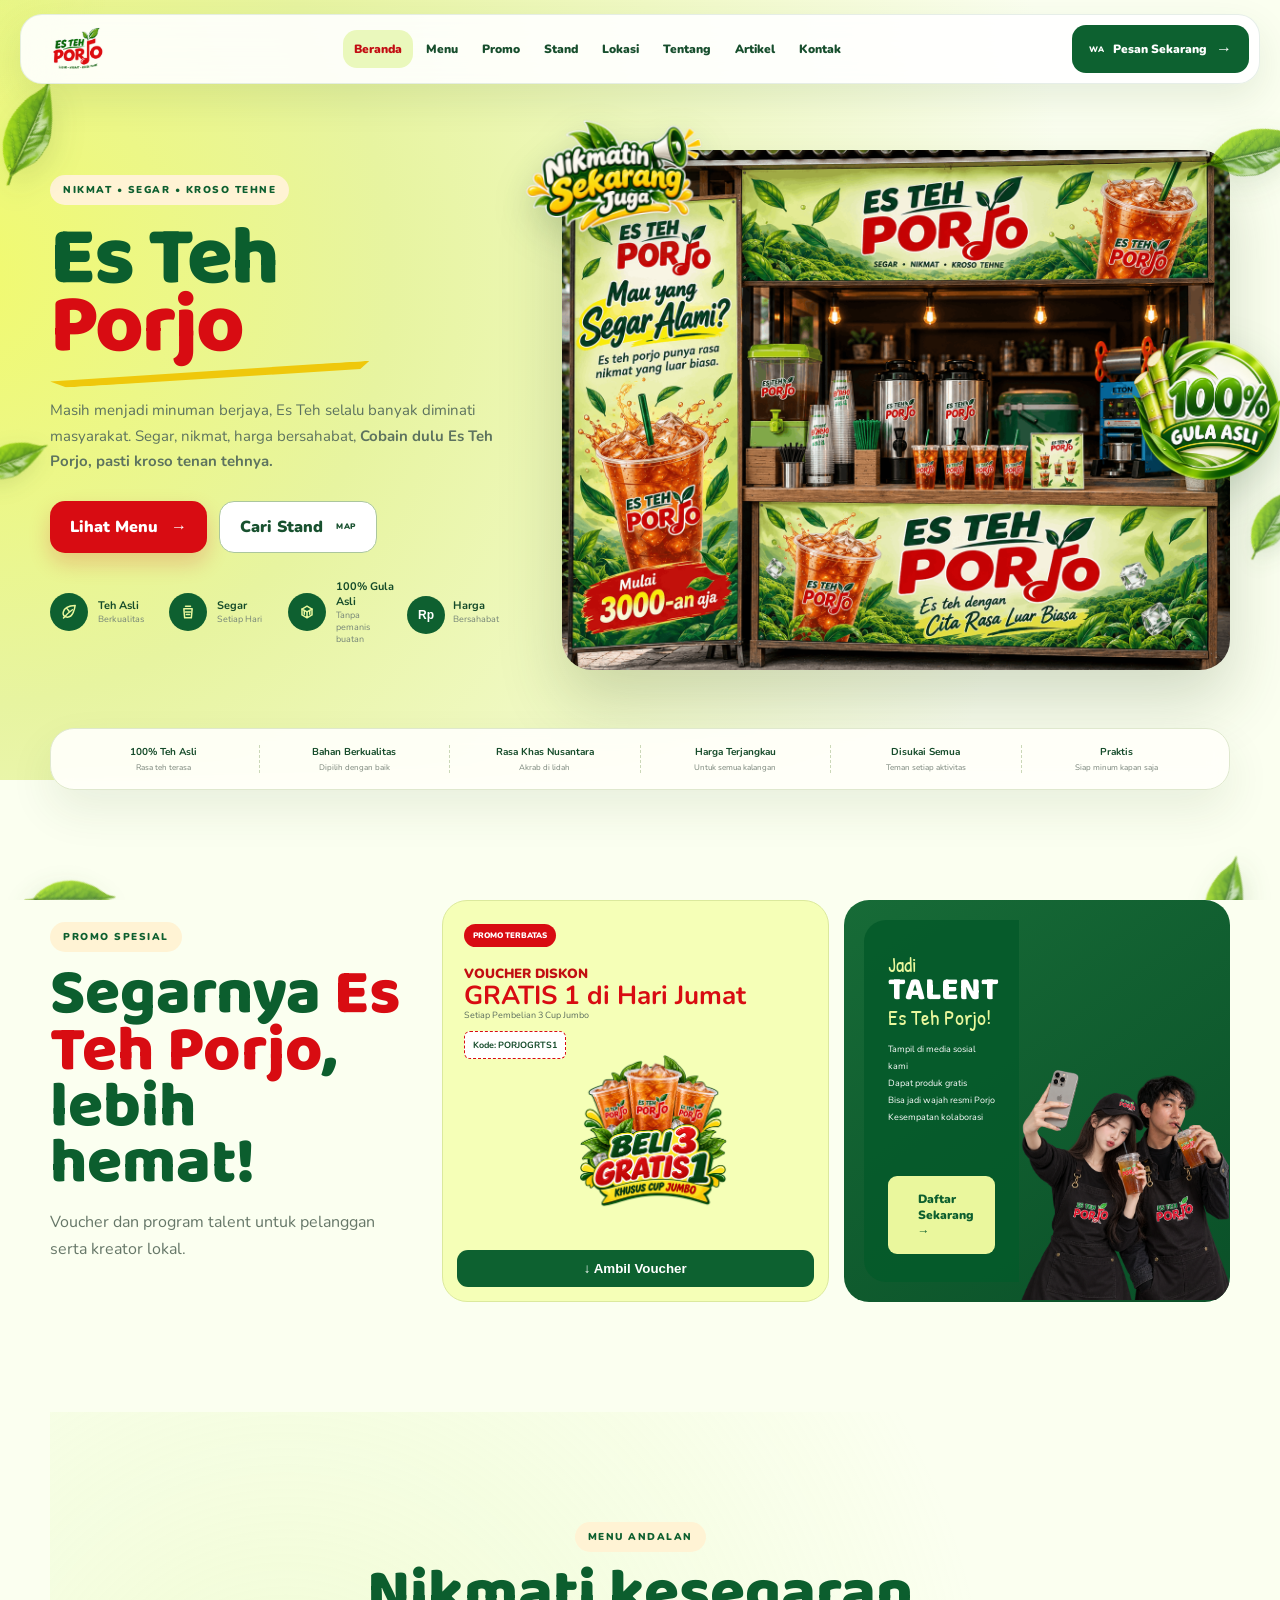
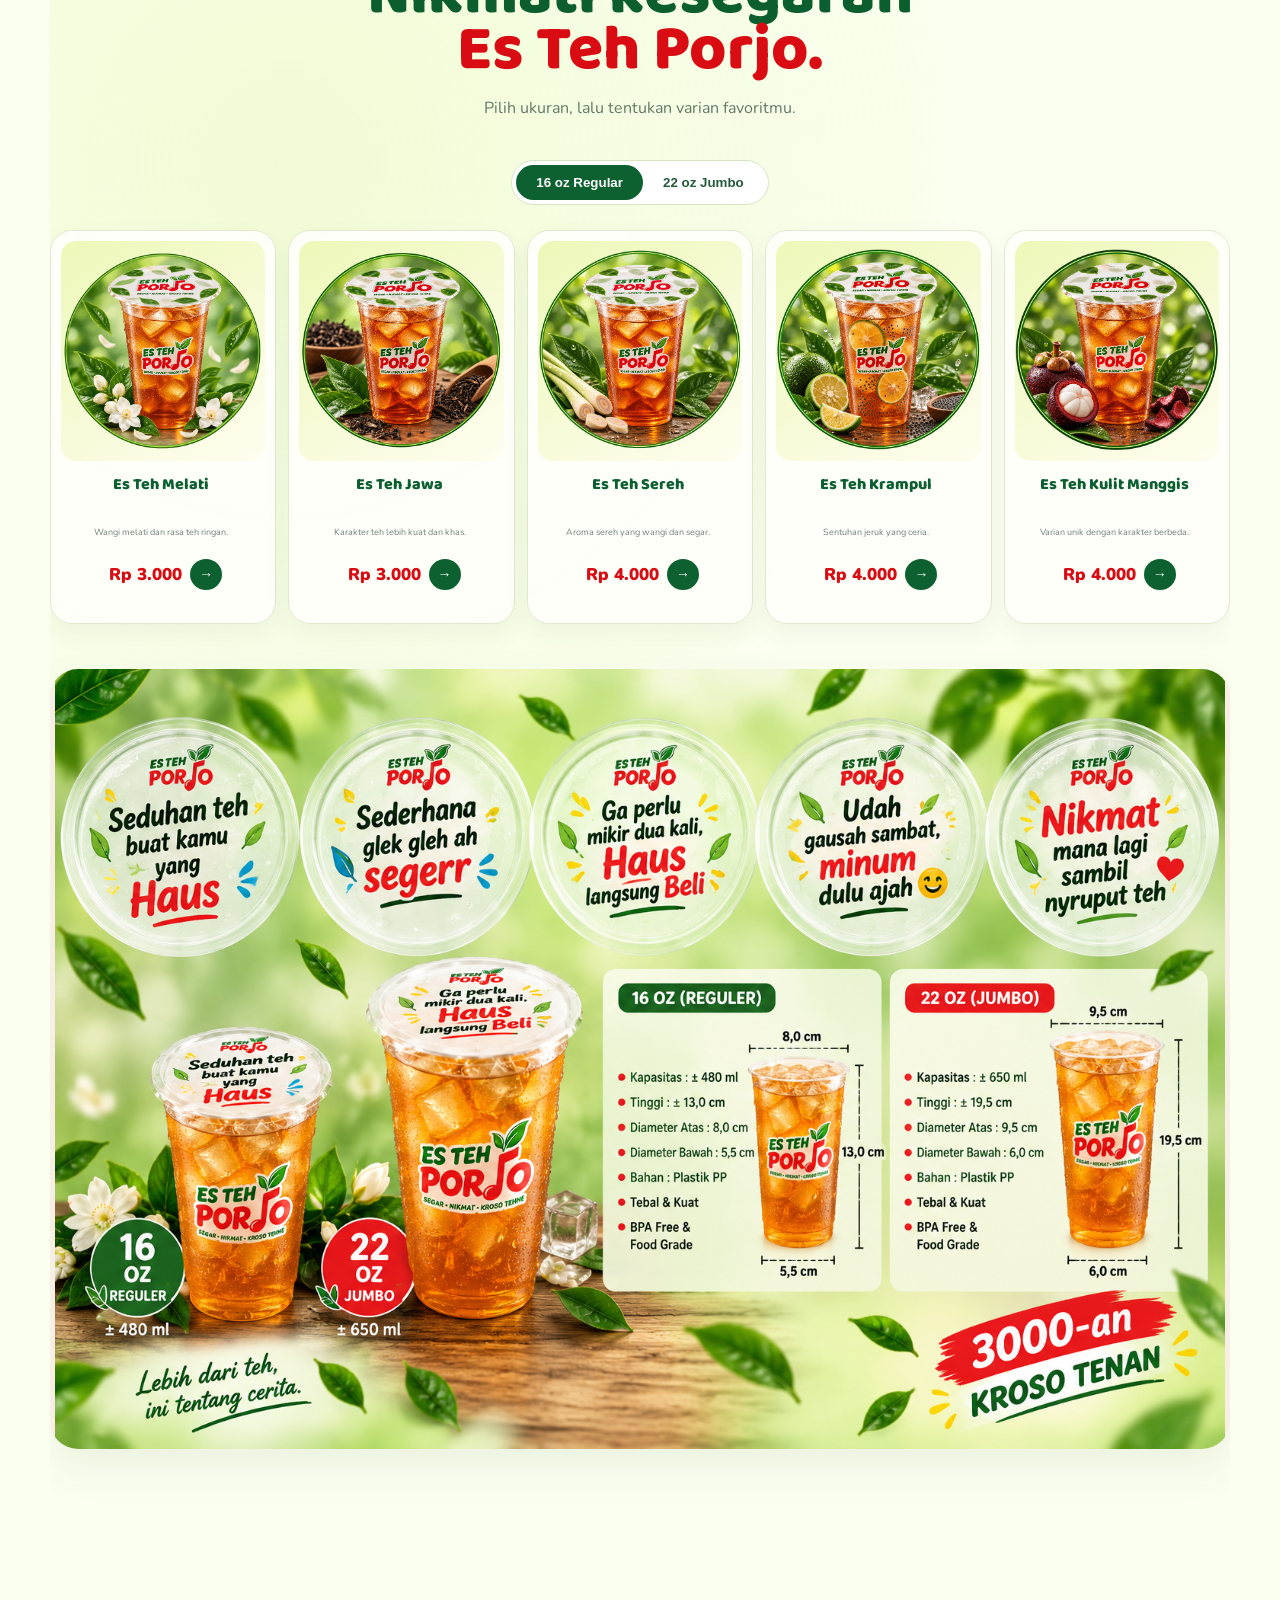
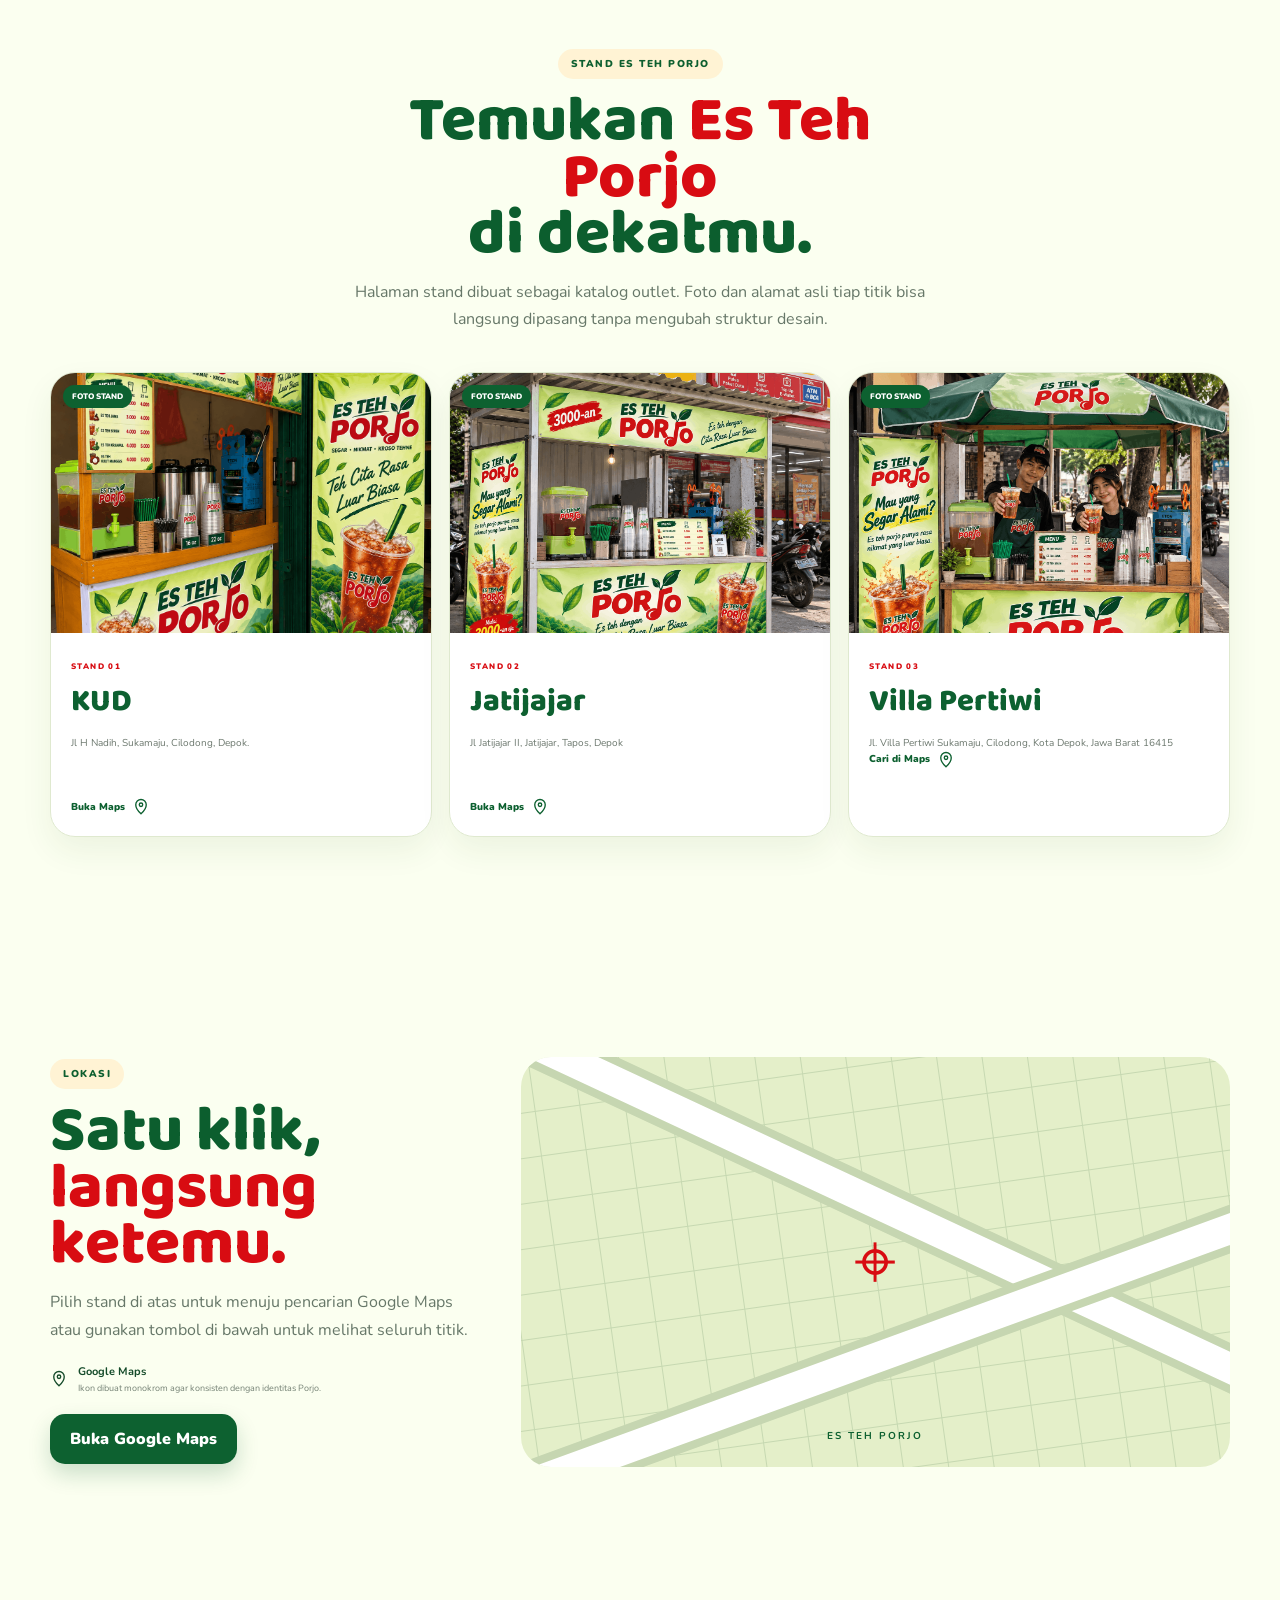
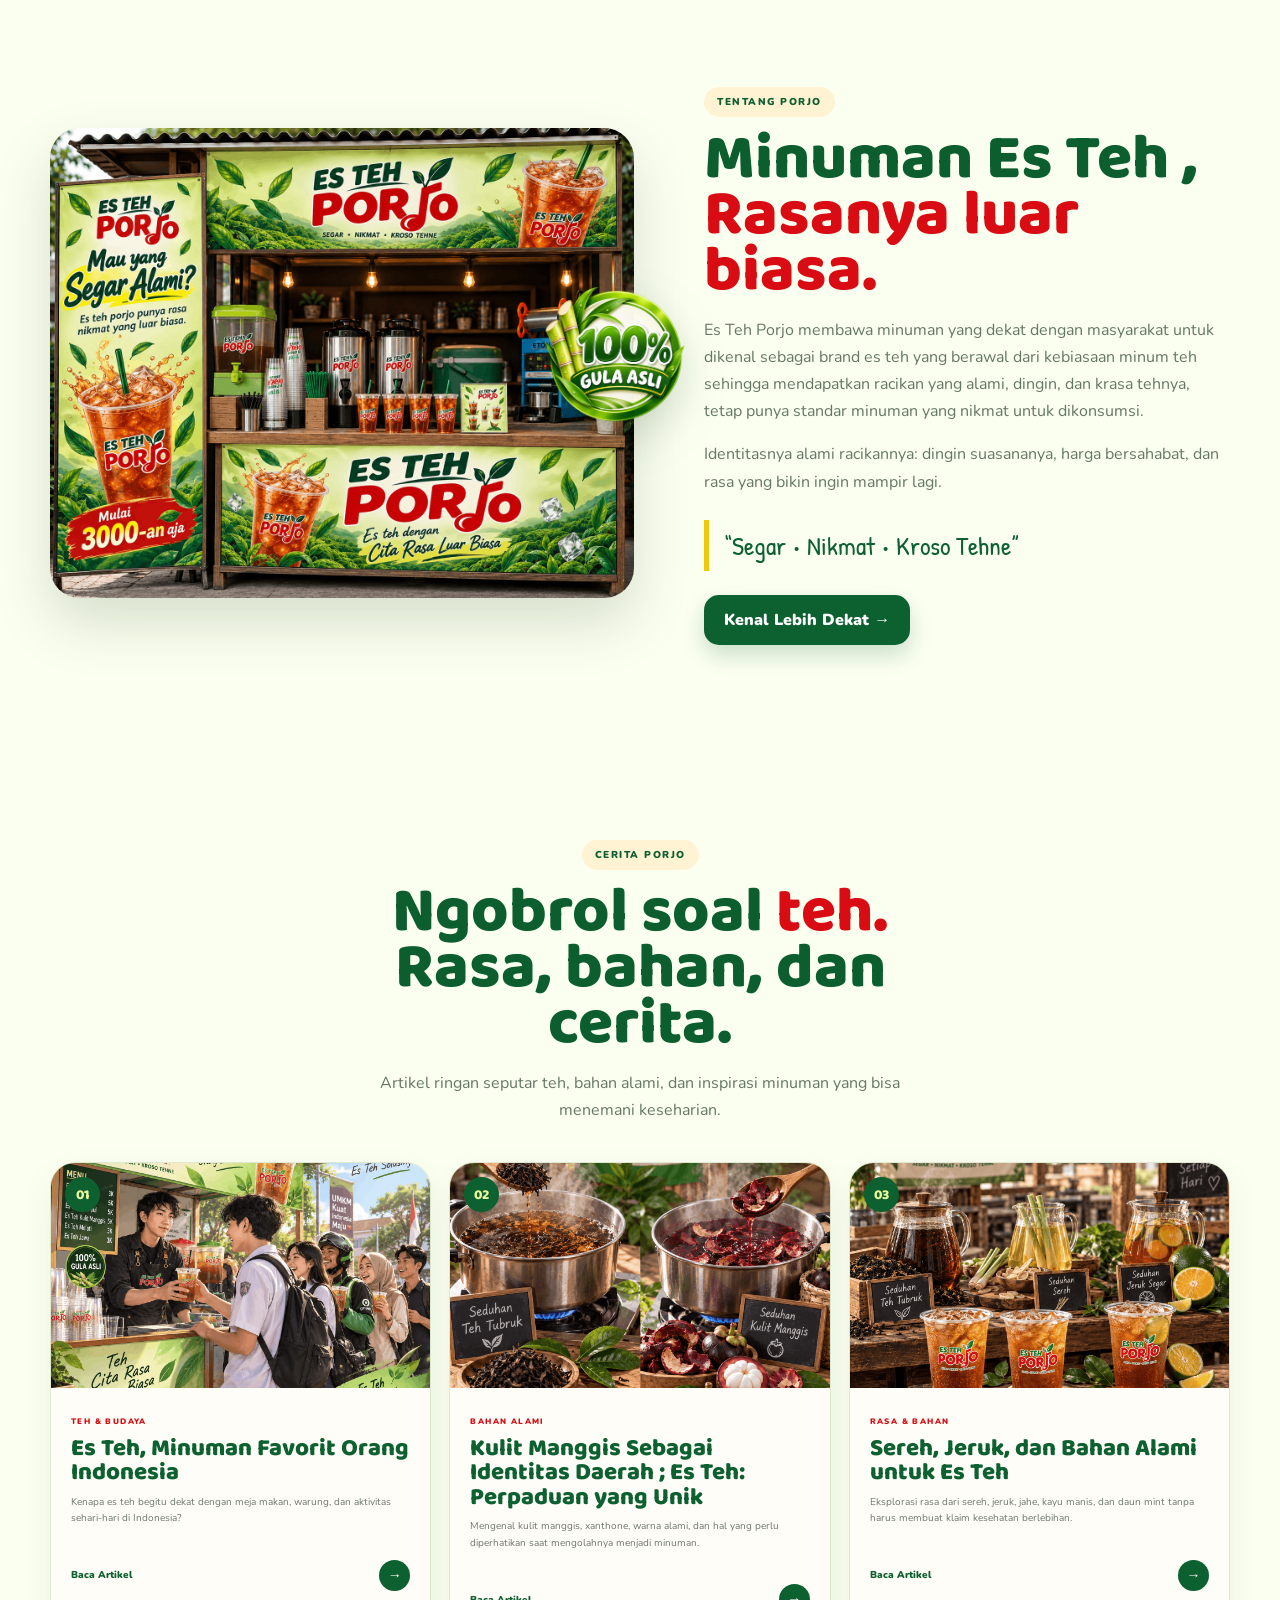
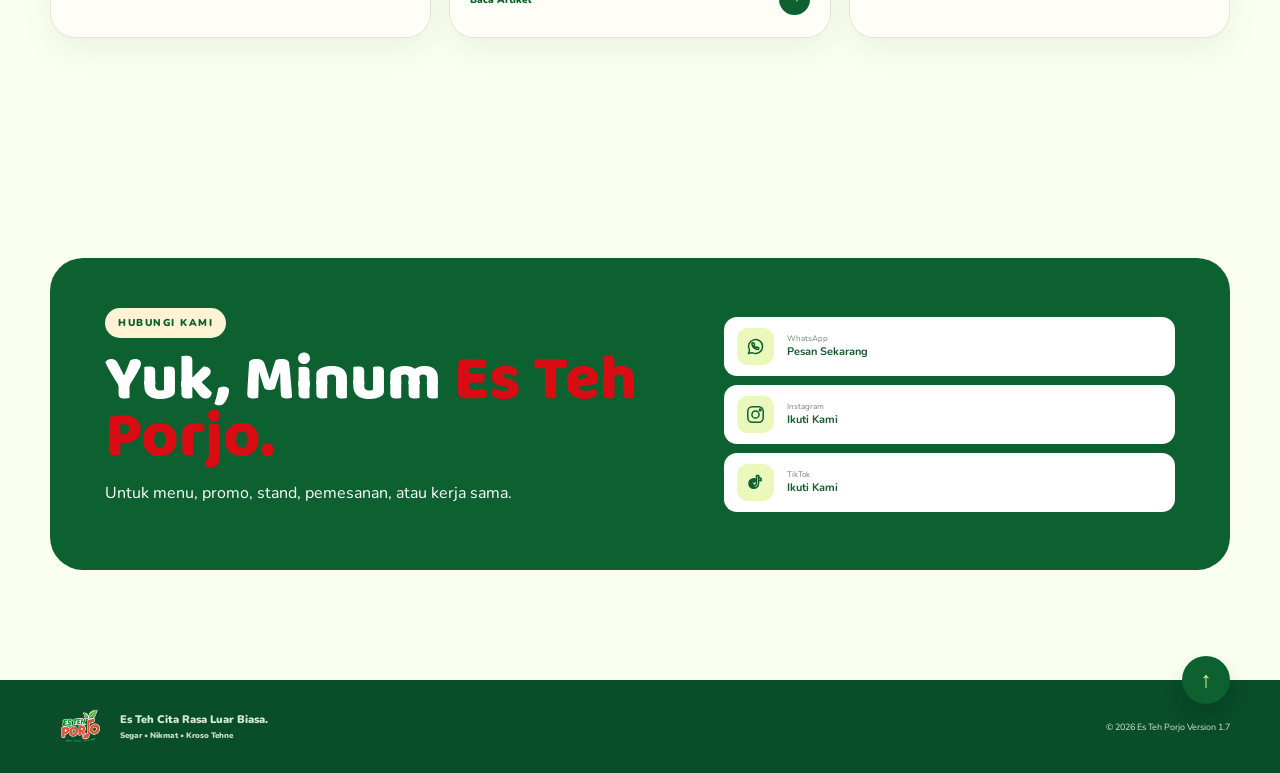
==== index.html @ dcccf8ca "Add files via upload" ====
<!doctype html>
<html lang="id">
  <head>
    <meta charset="UTF-8" />
    <meta name="viewport" content="width=device-width,initial-scale=1" />
    <meta name="theme-color" content="#e8f79d" />
    <meta
      name="description"
      content="Es Teh Porjo — Es Teh Cita Rasa Luar Biasa. Segar, Nikmat, Kroso Tehne."
    />
    <title>Es Teh Porjo — Es Teh Cita Rasa Luar Biasa</title>

<!-- FAVICON -->
<link rel="icon" type="image/png" sizes="48x48" href="/assets/favicon.png">
<link rel="apple-touch-icon" href="/assets/favicon.png">
    <link rel="preconnect" href="https://fonts.googleapis.com" />
    <link rel="preconnect" href="https://fonts.gstatic.com" crossorigin />
    <link
      href="https://fonts.googleapis.com/css2?family=Baloo+2:wght@500;600;700;800&family=Nunito:wght@500;600;700;800;900&family=Patrick+Hand&display=swap"
      rel="stylesheet"
    />
    <link rel="stylesheet" href="style.css" />
  </head>
  <body>
    <div class="wipe"></div>
    <div class="cursor-glow"></div>

    <header class="header" id="header">
      <a class="brand" href="#beranda"
        ><img src="assets/logo.png" alt="Es Teh Porjo"
      /></a>
      <button class="hamburger" aria-label="Menu" aria-expanded="false">
        <span></span><span></span><span></span>
      </button>
      <nav id="nav">
        <a href="#beranda" class="active">Beranda</a>
        <a href="#menu">Menu</a>
        <a href="#promo">Promo</a>
        <a href="#stand">Stand</a>
        <a href="#lokasi">Lokasi</a>
        <a href="#tentang">Tentang</a>
        <a href="#artikel">Artikel</a>
        <a href="#kontak">Kontak</a>
      </nav>
      <a class="order" href="#kontak"
        ><span class="svg-icon">WA</span> Pesan Sekarang <b>→</b></a
      >
    </header>

    <div class="tea-leaf-decor" aria-hidden="true">
      <img class="tea-leaf leaf-top-left" src="assets/tea-leaf.png" alt="" />
      <img class="tea-leaf leaf-top-right" src="assets/tea-leaf.png" alt="" />
      <img class="tea-leaf leaf-left" src="assets/tea-leaf.png" alt="" />
      <img class="tea-leaf leaf-right" src="assets/tea-leaf.png" alt="" />
      <img class="tea-leaf leaf-bottom-left" src="assets/tea-leaf.png" alt="" />
      <img
        class="tea-leaf leaf-bottom-right"
        src="assets/tea-leaf.png"
        alt=""
      />
    </div>

    <main>
      <section id="beranda" class="hero section">
        <div class="hero-bg"></div>
        <div class="hero-copy reveal-left">
          <span class="eyebrow">NIKMAT • SEGAR • KROSO TEHNE</span>
          <h1>Es Teh<br /><em> Porjo</em></h1>
          <div class="yellow-brush"></div>
          <p>
           Masih menjadi minuman berjaya, Es Teh selalu banyak diminati masyarakat. Segar, nikmat,
            harga bersahabat, <b>Cobain dulu Es Teh Porjo, pasti kroso tenan tehnya.</b>
          </p>
          <div class="hero-actions">
            <a class="btn red" href="#menu">Lihat Menu <b>→</b></a>
            <a class="btn white" href="#stand"
              >Cari Stand <b class="svg-icon">MAP</b></a
            >
          </div>
          <div class="hero-points">
            <div>
              <span class="circle-icon svg-circle tea-icon"
                ><svg viewBox="0 0 24 24" aria-hidden="true">
                  <path
                    d="M19.4 4.2C12.5 4.4 6.4 6.8 5.1 12.1c-.8 3.1 1.1 5.7 4 6 3.4.4 6.6-2.4 8-5.6 1.1-2.4 1.8-5.2 2.3-8.3Z"
                  />
                  <path d="M5.4 19.1c3.2-3.8 6.3-6.7 10.7-9.8" />
                  <path d="M9.4 7.8c1.1 1 2 2.1 2.7 3.3" /></svg></span
              ><span><b>Teh Asli</b><small>Berkualitas</small></span>
            </div>
            <div>
              <span class="circle-icon svg-circle"
                ><svg viewBox="0 0 24 24" aria-hidden="true">
                  <path d="M7 8h10l-1 11H8L7 8Z" />
                  <path d="M9 5h6" />
                  <path d="M9 12h6M10 15h4" /></svg></span
              ><span><b>Segar</b><small>Setiap Hari</small></span>
            </div>
            <div>
              <span class="circle-icon svg-circle sugar-icon"
                ><svg viewBox="0 0 24 24" aria-hidden="true">
                  <path d="M6 8.5 12 5l6 3.5-6 3.4L6 8.5Z" />
                  <path d="M6 8.5v7L12 19v-7.1M18 8.5v7L12 19" />
                  <path d="M8.7 10.1v4.5M15.3 10.1v4.5" /></svg></span
              ><span
                ><b>100% Gula Asli</b><small>Tanpa pemanis buatan</small></span
              >
            </div>
            <div>
              <div class="price-feature">
                <span class="circle-icon svg-circle price-rp">Rp</span>
                <span>
                  <b>Harga</b>
                  <small>Bersahabat</small>
                </span>
              </div>
            </div>
          </div>
        </div>
        <div class="hero-visual reveal-right">
          <div class="hero-frame">
            <img
              class="hero-badge-now"
              src="assets/badge-sekarang-juga.png"
              alt="Nikmati Sekarang Juga!"
            />
            <img
              src="assets/hero-stand.png"
              alt="Stand Es Teh Porjo"
              class="hero-photo"
            />
            <img
              class="hero-badge-sugar"
              src="assets/badge-gula-asli.png"
              alt="100% Gula Asli"
            />
          </div>
        </div>
      </section>

      <section class="trust section-narrow reveal-up">
        <div><b>100% Teh Asli</b><small>Rasa teh terasa</small></div>
        <i></i>
        <div><b>Bahan Berkualitas</b><small>Dipilih dengan baik</small></div>
        <i></i>
        <div><b>Rasa Khas Nusantara</b><small>Akrab di lidah</small></div>
        <i></i>
        <div><b>Harga Terjangkau</b><small>Untuk semua kalangan</small></div>
        <i></i>
        <div><b>Disukai Semua</b><small>Teman setiap aktivitas</small></div>
        <i></i>
        <div><b>Praktis</b><small>Siap minum kapan saja</small></div>
      </section>

      <section id="promo" class="section promo">
        <div class="section-title reveal-left">
          <span class="eyebrow">PROMO SPESIAL</span>
          <h2>Segarnya <em>Es Teh Porjo</em>,<br />lebih hemat!</h2>
          <p>Voucher dan program talent untuk pelanggan serta kreator lokal.</p>
        </div>
        <div class="promo-grid">
          <article class="voucher reveal-up">
            <span class="limited">PROMO TERBATAS</span>

            <div class="voucher-content">
              <small>VOUCHER DISKON</small>
              <strong>GRATIS 1 di Hari Jumat</strong>
              <label>Setiap Pembelian 3 Cup Jumbo</label>
              <b>Kode: PORJOGRTS1</b>
            </div>

            <img
              class="voucher-image"
              src="assets/promo-jumat.png"
              alt="Promo Es Teh Porjo"
            />

            <button id="voucherBtn">↓ Ambil Voucher</button>
          </article>
          <article class="talent reveal-right">
            <div class="talent-copy">
              <span class="script">Jadi</span>

              <h3>
                TALENT<br />
                <i>Es Teh Porjo!</i>
              </h3>

              <ul>
                <li>Tampil di media sosial kami</li>
                <li>Dapat produk gratis</li>
                <li>Bisa jadi wajah resmi Porjo</li>
                <li>Kesempatan kolaborasi</li>
              </ul>

              <a href="#kontak" class="talent-cta"> Daftar Sekarang → </a>
            </div>

            <img
              class="talent-image"
              src="assets/talent.png"
              alt="Talent Es Teh Porjo"
            />
          </article>
        </div>
      </section>

      <section id="menu" class="section menu-section">
        <div class="section-title center reveal-up">
          <span class="eyebrow">MENU ANDALAN</span>
          <h2>Nikmati kesegaran<br /><em>Es Teh Porjo.</em></h2>
          <p>Pilih ukuran, lalu tentukan varian favoritmu.</p>
        </div>
        <div class="size-switch reveal-up">
          <button class="size active" data-size="16">16 oz Regular</button
          ><button class="size" data-size="22">22 oz Jumbo</button>
        </div>
        <div class="menu-grid menu-grid-v8">
          <article
            class="menu-card menu-card-v8 reveal-up"
            data-16="3.000"
            data-22="4.000"
            data-img16="assets/menu-melati-16.png"
            data-img22="assets/menu-melati-22.png"
          >
            <div class="menu-art menu-art-v8">
              <img
                class="menu-product-img"
                src="assets/menu-melati-16.png"
              />
            </div>
            <div class="menu-content-v8">
              <h3>Es Teh Melati</h3>
              <p>Wangi melati dan rasa teh ringan.</p>
              <div class="menu-bottom-v8">
                <b>Rp <span class="price">3.000</span></b
                ><a href="#kontak" aria-label="Pesan Es Teh Melati">→</a>
              </div>
            </div>
          </article>

          <article
            class="menu-card menu-card-v8 reveal-up d1"
            data-16="3.000"
            data-22="4.000"
            data-img16="assets/menu-jawa-16.png"
            data-img22="assets/menu-jawa-22.png"
          >
            <div class="menu-art menu-art-v8">
              <img
                class="menu-product-img"
                src="assets/menu-jawa-16.png"
              />
            </div>
            <div class="menu-content-v8">
              <h3>Es Teh Jawa</h3>
              <p>Karakter teh lebih kuat dan khas.</p>
              <div class="menu-bottom-v8">
                <b>Rp <span class="price">3.000</span></b
                ><a href="#kontak" aria-label="Pesan Es Teh Jawa">→</a>
              </div>
            </div>
          </article>

          <article
            class="menu-card menu-card-v8 reveal-up d2"
            data-16="4.000"
            data-22="5.000"
            data-img16="assets/menu-sereh-16.png"
            data-img22="assets/menu-sereh-22.png"
          >
            <div class="menu-art menu-art-v8">
              <img
                class="menu-product-img"
                src="assets/menu-sereh-16.png"
              />
            </div>
            <div class="menu-content-v8">
              <h3>Es Teh Sereh</h3>
              <p>Aroma sereh yang wangi dan segar.</p>
              <div class="menu-bottom-v8">
                <b>Rp <span class="price">4.000</span></b
                ><a href="#kontak" aria-label="Pesan Es Teh Sereh">→</a>
              </div>
            </div>
          </article>

          <article
            class="menu-card menu-card-v8 reveal-up"
            data-16="4.000"
            data-22="5.000"
            data-img16="assets/menu-krampul-16.png"
            data-img22="assets/menu-krampul-22.png"
          >
            <div class="menu-art menu-art-v8">
              <img
                class="menu-product-img"
                src="assets/menu-krampul-16.png"
              />
            </div>
            <div class="menu-content-v8">
              <h3>Es Teh Krampul</h3>
              <p>Sentuhan jeruk yang ceria.</p>
              <div class="menu-bottom-v8">
                <b>Rp <span class="price">4.000</span></b
                ><a href="#kontak" aria-label="Pesan Es Teh Krampul">→</a>
              </div>
            </div>
          </article>

          <article
            class="menu-card menu-card-v8 reveal-up d1"
            data-16="4.000"
            data-22="5.000"
            data-img16="assets/menu-manggis-16.png"
            data-img22="assets/menu-manggis-22.png"
          >
            <div class="menu-art menu-art-v8">
              <img
                class="menu-product-img"
                src="assets/menu-manggis-16.png"
              />
            </div>
            <div class="menu-content-v8">
              <h3>Es Teh Kulit Manggis</h3>
              <p>Varian unik dengan karakter berbeda.</p>
              <div class="menu-bottom-v8">
                <b>Rp <span class="price">4.000</span></b
                ><a href="#kontak" aria-label="Pesan Es Teh Kulit Manggis">→</a>
              </div>
            </div>
          </article>
        </div>

        <div class="specs reveal-up">
          <img
            src="assets/spesifikasi-reference.png"
            alt="Referensi spesifikasi gelas Es Teh Porjo 16 oz dan 22 oz"
          />
        </div>
      </section>

      <section id="stand" class="section stand-section">
        <div class="section-title center reveal-up">
          <span class="eyebrow">STAND ES TEH PORJO</span>
          <h2>Temukan <em>Es Teh Porjo</em><br />di dekatmu.</h2>
          <p>
            Halaman stand dibuat sebagai katalog outlet. Foto dan alamat asli
            tiap titik bisa langsung dipasang tanpa mengubah struktur desain.
          </p>
        </div>

        <div class="stand-grid">
          <article class="stand-card reveal-left">
            <div class="stand-photo">
              <img
                src="assets/stand-gallery-1.png"
                alt="Foto stand Es Teh Porjo"
              /><span class="photo-label">FOTO STAND</span>
            </div>
            <div class="stand-info">
              <span class="stand-tag">STAND 01</span>
              <h3>KUD</h3>
              <p class="address">Jl H Nadih, Sukamaju, Cilodong, Depok.</p>
              <a class="map-link" href="https://maps.app.goo.gl/UHEy5VtZcipGuxiB8" data-map="KUD Es Teh Porjo"
                >Buka Maps
                <svg viewBox="0 0 24 24">
                  <path d="M12 21s7-6.1 7-12A7 7 0 1 0 5 9c0 5.9 7 12 7 12Z" />
                  <circle cx="12" cy="9" r="2.3" /></svg
              ></a>
            </div>
          </article>

          <article class="stand-card reveal-up">
            <div class="stand-photo">
              <img
                src="assets/stand-gallery-2.png"
                alt="Foto stand Es Teh Porjo"
              /><span class="photo-label">FOTO STAND</span>
            </div>
            <div class="stand-info">
              <span class="stand-tag">STAND 02</span>
              <h3>Jatijajar</h3>
              <p class="address">Jl Jatijajar II, Jatijajar, Tapos, Depok</p>
              <a class="map-link" href="#" data-map="Es Teh Porjo Jatijajar"
                >Buka Maps
                <svg viewBox="0 0 24 24">
                  <path d="M12 21s7-6.1 7-12A7 7 0 1 0 5 9c0 5.9 7 12 7 12Z" />
                  <circle cx="12" cy="9" r="2.3" /></svg
              ></a>
            </div>
          </article>

          <article class="stand-card reveal-right">
            <div class="stand-photo placeholder-photo">
              <img
                src="assets/stand-gallery-3.png"
                alt="Foto stand Es Teh Porjo"
              /><span class="photo-label">FOTO STAND</span>
            </div>
            <div class="stand-info">
              <span class="stand-tag">STAND 03</span>
              <h3>Villa Pertiwi</h3>
              <p class="address">
                Jl. Villa Pertiwi Sukamaju, Cilodong, Kota Depok, Jawa Barat 16415
              <a class="map-link" href="#" data-map="Es Teh Porjo Villa Pertiwi"
                >Cari di Maps
                <svg viewBox="0 0 24 24">
                  <path d="M12 21s7-6.1 7-12A7 7 0 1 0 5 9c0 5.9 7 12 7 12Z" />
                  <circle cx="12" cy="9" r="2.3" /></svg
              ></a>
            </div>
          </article>
        </div>
      </section>

      <section id="lokasi" class="section location">
        <div class="location-copy reveal-left">
          <span class="eyebrow">LOKASI</span>
          <h2>Satu klik,<br /><em>langsung ketemu.</em></h2>
          <p>
            Pilih stand di atas untuk menuju pencarian Google Maps atau gunakan
            tombol di bawah untuk melihat seluruh titik.
          </p>
          <div class="location-note">
            <svg viewBox="0 0 24 24">
              <path d="M12 21s7-6.1 7-12A7 7 0 1 0 5 9c0 5.9 7 12 7 12Z" />
              <circle cx="12" cy="9" r="2.3" />
            </svg>
            <div>
              <b>Google Maps</b
              ><small
                >Ikon dibuat monokrom agar konsisten dengan identitas
                Porjo.</small
              >
            </div>
          </div>
          <a class="btn green" href="#" id="allMaps"
            >Buka Google Maps </a
          >
        </div>
        <div class="map-card reveal-right">
          <div class="map-lines"></div>
          <div class="road a"></div>
          <div class="road b"></div>
          <div class="pin">⌖</div>
          <b>ES TEH PORJO</b>
        </div>
      </section>

      <section id="tentang" class="section about">
        <div class="about-photo reveal-left">
          <img src="assets/hero-stand.png" alt="Outlet Es Teh Porjo" /><img
            class="about-badge-sugar"
            src="assets/badge-gula-asli.png"
            alt="100% Gula Asli"
          />
        </div>
        <div class="about-copy reveal-right">
          <span class="eyebrow">TENTANG PORJO</span>
          <h2>Minuman Es Teh ,<br /><em>Rasanya luar biasa.</em></h2>
          <p>
            Es Teh Porjo membawa minuman yang dekat dengan masyarakat untuk dikenal sebagai brand es teh
            yang berawal dari kebiasaan minum teh sehingga mendapatkan racikan yang alami, dingin, dan krasa tehnya, tetap punya standar minuman yang nikmat untuk dikonsumsi.
          </p>
          <p>
            Identitasnya alami racikannya: dingin suasananya, harga bersahabat, dan rasa yang
            bikin ingin mampir lagi.
          </p>
          <blockquote>“Segar • Nikmat • Kroso Tehne”</blockquote>
          <a class="btn green" href="#kontak">Kenal Lebih Dekat →</a>
        </div>
      </section>

      <section id="artikel" class="section article-section">
        <div class="section-title center reveal-up">
          <span class="eyebrow">CERITA PORJO</span>
          <h2>Ngobrol soal <em>teh.</em><br />Rasa, bahan, dan cerita.</h2>
          <p>
            Artikel ringan seputar teh, bahan alami, dan inspirasi minuman yang
            bisa menemani keseharian.
          </p>
        </div>

        <div class="article-grid">
          <article class="article-card reveal-up">
            <a
              href="artikel-es-teh.html"
              class="article-cover tea-cover"
              aria-label="Baca artikel Es Teh, Minuman Favorit Orang Indonesia"
            >
              <img src="assets/artikel-budaya-minumteh.png" alt="Helai daun teh segar" />
              <span>01</span>
            </a>
            <div class="article-body">
              <small>TEH &amp; BUDAYA</small>
              <h3>Es Teh, Minuman Favorit Orang Indonesia</h3>
              <p>
                Kenapa es teh begitu dekat dengan meja makan, warung, dan
                aktivitas sehari-hari di Indonesia?
              </p>
              <a class="read-more" href="artikel-es-teh.html"
                >Baca Artikel <b>→</b></a
              >
            </div>
          </article>

          <article class="article-card reveal-up d1">
            <a
              href="artikel-kulit-manggis.html"
              class="article-cover manggis-cover"
              aria-label="Baca artikel Kulit Manggis dan Es Teh"
            >
              <img
                src="assets/artikel-daerah-tehmanggis.png"
                alt="Helai daun teh dan bahan alami untuk minuman"
              />
              <span>02</span>
            </a>
            <div class="article-body">
              <small>BAHAN ALAMI</small>
              <h3>Kulit Manggis Sebagai Identitas Daerah ; Es Teh: Perpaduan yang Unik</h3>
              <p>
                Mengenal kulit manggis, xanthone, warna alami, dan hal yang
                perlu diperhatikan saat mengolahnya menjadi minuman.
              </p>
              <a class="read-more" href="artikel-kulit-manggis.html"
                >Baca Artikel <b>→</b></a
              >
            </div>
          </article>

          <article class="article-card reveal-up d2">
            <a
              href="artikel-sereh-jeruk.html"
              class="article-cover citrus-cover"
              aria-label="Baca artikel Sereh, Jeruk, dan Bahan Alami untuk Es Teh"
            >
              <img
                src="assets/artikel-sereh-jeruk.png"
                alt="Es Teh Porjo dengan bahan alami"
              />
              <span>03</span>
            </a>
            <div class="article-body">
              <small>RASA &amp; BAHAN</small>
              <h3>Sereh, Jeruk, dan Bahan Alami untuk Es Teh</h3>
              <p>
                Eksplorasi rasa dari sereh, jeruk, jahe, kayu manis, dan daun
                mint tanpa harus membuat klaim kesehatan berlebihan.
              </p>
              <a class="read-more" href="artikel-sereh-jeruk.html"
                >Baca Artikel <b>→</b></a
              >
            </div>
          </article>
        </div>
      </section>

      <section id="kontak" class="section contact">
        <div class="contact-box reveal-up">
          <div>
            <span class="eyebrow">HUBUNGI KAMI</span>
            <h2>Yuk, Minum <em>Es Teh Porjo.</em></h2>
            <p>Untuk menu, promo, stand, pemesanan, atau kerja sama.</p>
          </div>
          <div class="contact-links">
            <a id="wa" href="https://wa.me/6288296606854"
              ><span class="app-icon"
                ><svg viewBox="0 0 24 24">
                  <path
                    d="M20 11.5A8 8 0 0 1 8.1 19L4 20l1.2-3.8A8 8 0 1 1 20 11.5Z"
                  />
                  <path
                    d="M8.4 8.2c.2-.5.4-.5.8-.5h.5c.2 0 .4.1.5.4l.7 1.6c.1.2.1.4-.1.6l-.5.6c.5 1 1.3 1.8 2.3 2.3l.6-.5c.2-.2.4-.2.6-.1l1.6.7c.3.1.4.3.4.5v.5c0 .4 0 .6-.5.8-.4.2-1.1.3-1.8.1-2.4-.7-4.8-3.1-5.5-5.5-.2-.7-.1-1.4.1-1.8Z"
                  /></svg
              ></span>
              <div><small>WhatsApp</small><b>Pesan Sekarang</b></div>
              <span class="external-arrow" aria-hidden="true">
</span>
        
            <a id="ig" href="https://instagram.com/estehporjo"
              ><span class="app-icon"
                ><svg viewBox="0 0 24 24">
                  <rect x="3.2" y="3.2" width="17.6" height="17.6" rx="5" />
                  <circle cx="12" cy="12" r="4.1" />
                  <circle cx="17.4" cy="6.8" r="1" /></svg
              ></span>
              <div><small>Instagram</small><b>Ikuti Kami</b></div>
              <span class="external-arrow" aria-hidden="true">
</span>
            
            <a id="tt" href="https://tiktok.com/@esteh.porjo"
              ><span class="app-icon"
                ><svg viewBox="0 0 24 24">
                  <path
                    d="M15.5 4v9.1a4.7 4.7 0 1 1-3.8-4.6v2.7a2.1 2.1 0 1 0 1.4 2V4h2.4c.2 1.7 1.2 3 2.9 3.5v2.5c-1.1-.1-2.1-.5-2.9-1.1V13.1a5.5 5.5 0 1 1-5.5-5.5c.4 0 .8 0 1.2.1V10a3 3 0 1 0 1.9 2.8V4h2.4Z"
                  /></svg
              ></span>
              <div><small>TikTok</small><b>Ikuti Kami</b></div>
               <span class="external-arrow" aria-hidden="true"></span>
</a>
            
          </div>
        </div>
      </section>
    </main>

    <footer>
      <div class="footer-brand">
        <img src="assets/logo.png" alt="" />
        <p>
          Es Teh Cita Rasa Luar Biasa.<br /><small
            >Segar • Nikmat • Kroso Tehne</small
          >
        </p>
      </div>
      <small>© <span id="year"></span> Es Teh Porjo Version 1.7</small
      ><button id="top">↑</button>
    </footer>
    <div id="toast" class="toast"></div>
    <script src="script.js"></script>
  </body>
</html>
---- style.css ----
* {
  box-sizing: border-box;
}
html {
  scroll-behavior: smooth;
}
body {
  margin: 0;
  background: #fbfff0;
  color: #154b2a;
  font-family: Nunito, Arial, sans-serif;
  overflow-x: hidden;
}
.wipe {
  position: fixed;
  inset: 0;
  background: #eaf79d;
  z-index: 9999;
  transform: scaleX(0);
  transform-origin: right;
  pointer-events: none;
}
.wipe.play {
  animation: wipe 0.7s cubic-bezier(0.8, 0, 0.2, 1);
}
@keyframes wipe {
  0% {
    transform: scaleX(0);
    transform-origin: right;
  }
  45% {
    transform: scaleX(1);
    transform-origin: right;
  }
  55% {
    transform: scaleX(1);
    transform-origin: left;
  }
  100% {
    transform: scaleX(0);
    transform-origin: left;
  }
}
.cursor-glow {
  position: fixed;
  width: 220px;
  height: 220px;
  border-radius: 50%;
  background: radial-gradient(
    circle,
    rgba(224, 245, 105, 0.22),
    transparent 68%
  );
  pointer-events: none;
  transform: translate(-50%, -50%);
  z-index: 0;
}
.header {
  position: fixed;
  z-index: 100;
  top: 14px;
  left: 50%;
  transform: translateX(-50%);
  width: min(1240px, calc(100% - 28px));
  height: 70px;
  border-radius: 22px;
  background: rgba(255, 255, 255, 0.91);
  backdrop-filter: blur(18px);
  border: 1px solid rgba(15, 92, 44, 0.1);
  display: flex;
  align-items: center;
  padding: 6px 10px 6px 12px;
  box-shadow: 0 15px 38px rgba(35, 76, 32, 0.1);
  transition: 0.3s;
}
.header.scrolled {
  top: 7px;
  box-shadow: 0 18px 42px rgba(35, 76, 32, 0.16);
}
.brand {
  width: 90px;
  height: 58px;
  display: grid;
  place-items: center;
}
.brand img {
  width: 80px;
  height: 58px;
  object-fit: contain;
  mix-blend-mode: multiply;
}
.header nav {
  display: flex;
  align-items: center;
  justify-content: center;
  gap: 2px;
  flex: 1;
}
.header nav a {
  font-size: 12px;
  font-weight: 900;
  color: #174e2d;
  text-decoration: none;
  padding: 11px 11px;
  border-radius: 14px;
  transition: 0.2s;
}
.header nav a:hover,
.header nav a.active {
  background: #eaf8bc;
  color: #c20d12;
}
.order {
  display: flex;
  align-items: center;
  gap: 9px;
  text-decoration: none;
  background: #0d6130;
  color: #fff;
  padding: 13px 17px;
  border-radius: 14px;
  font-size: 12px;
  font-weight: 900;
}
.order b {
  font-size: 16px;
}
.svg-icon {
  font-size: 8px;
  font-weight: 900;
  letter-spacing: 0.5px;
}
.hamburger {
  display: none;
}
.section {
  width: min(1180px, calc(100% - 32px));
  margin: auto;
  padding: 110px 0;
  position: relative;
}
.section-narrow {
  width: min(1180px, calc(100% - 32px));
  margin: auto;
}
.hero {
  min-height: 770px;
  padding-top: 150px;
  display: grid;
  grid-template-columns: 0.82fr 1.18fr;
  gap: 48px;
  align-items: center;
}
.hero-bg {
  position: absolute;
  z-index: -2;
  left: -30vw;
  right: -30vw;
  top: 0;
  bottom: 0;
  background: radial-gradient(
    circle at 15% 35%,
    #f1fa6e 0,
    #e7f4a0 25%,
    #fbfff0 64%
  );
}
.eyebrow {
  display: inline-flex;
  background: #fff3d4;
  color: #0d5f2f;
  padding: 8px 13px;
  border-radius: 99px;
  font-size: 10px;
  font-weight: 900;
  letter-spacing: 1.5px;
}
.hero h1 {
  font: 800 clamp(56px, 6.5vw, 88px)/0.82 "Baloo 2";
  letter-spacing: -2px;
  color: #0b5e2e;
  margin: 20px 0 8px;
}
.hero h1 em,
.section-title em,
.about-copy em,
.location-copy em,
.contact h2 em {
  font-style: normal;
  color: #d80c12;
}
.yellow-brush {
  height: 11px;
  width: 320px;
  background: #efc80c;
  clip-path: polygon(0 38%, 100% 0, 97% 72%, 5% 100%);
  transform: rotate(-3deg);
  margin-bottom: 18px;
}
.hero-copy > p {
  max-width: 510px;
  color: #5d735f;
  line-height: 1.7;
  font-size: 15px;
}
.hero-actions {
  display: flex;
  gap: 12px;
  margin: 26px 0;
}
.btn {
  display: inline-flex;
  align-items: center;
  justify-content: center;
  gap: 13px;
  padding: 14px 20px;
  border-radius: 15px;
  text-decoration: none;
  font-weight: 900;
  transition: 0.25s;
}
.btn:hover {
  transform: translateY(-4px);
}
.btn.red {
  background: #d80c12;
  color: #fff;
  box-shadow: 0 10px 22px rgba(216, 12, 18, 0.2);
}
.btn.white {
  background: #fff;
  color: #18512f;
  border: 1px solid #abc69d;
}
.btn.green {
  background: #0d6130;
  color: #fff;
  box-shadow: 0 10px 22px rgba(13, 97, 48, 0.2);
}
.hero-points {
  display: grid;
  grid-template-columns: repeat(4, minmax(0, 1fr));
  gap: 12px;
  max-width: 660px;
}
.hero-points > div {
  display: grid;
  grid-template-columns: 38px 1fr;
  column-gap: 7px;
  align-items: center;
  min-width: 0;
}
.circle-icon {
  grid-row: span 2;
  width: 38px;
  height: 38px;
  border-radius: 50%;
  background: #0e6030;
  color: #eaf79d;
  display: grid;
  place-items: center;
  font-size: 14px;
  font-weight: 900;
  flex: none;
}
.tea-icon svg,
.sugar-icon svg {
  stroke-width: 1.7;
}
.svg-circle svg {
  width: 20px;
  height: 20px;
  fill: none;
  stroke: currentColor;
  stroke-width: 1.8;
  stroke-linecap: round;
  stroke-linejoin: round;
}
.hero-points span > b,
.hero-points span > small {
  display: block;
}
.hero-points b {
  font-size: 11px;
}
.hero-points small {
  font-size: 9px;
  color: #748477;
}
.hero-frame {
  position: relative;
  border-radius: 30px;
}
.hero-photo {
  width: 100%;
  height: 520px;
  object-fit: cover;
  display: block;
  border-radius: 30px;
  box-shadow: 0 32px 65px rgba(49, 73, 25, 0.2);
}
.hero-badge-now {
  position: absolute;
  z-index: 7;
  left: -42px;
  top: -34px;
  width: 185px;
  height: auto;
  object-fit: contain;
  filter: drop-shadow(0 15px 18px rgba(20, 66, 27, 0.18));
  transform: rotate(-2deg);
  transition: transform 0.35s ease;
}
.hero-badge-now:hover {
  transform: rotate(-2deg) translateY(-4px) scale(1.03);
}
.hero-badge-sugar {
  position: absolute;
  z-index: 7;
  right: -54px;
  top: 50%;
  width: 155px;
  height: auto;
  object-fit: contain;
  transform: translateY(-50%);
  filter: drop-shadow(0 16px 22px rgba(20, 66, 27, 0.2));
  transition: transform 0.35s ease;
}
.hero-badge-sugar:hover {
  transform: translateY(-50%) scale(1.03);
}
.tea-leaf-decor {
  position: fixed;
  inset: 0;
  z-index: 2;
  pointer-events: none;
  overflow: hidden;
}
.tea-leaf {
  position: absolute;
  width: clamp(54px, 7vw, 108px);
  height: auto;
  object-fit: contain;
  opacity: 0.78;
  filter: saturate(1.08) drop-shadow(0 10px 14px rgba(37, 84, 25, 0.16));
  will-change: transform;
}
.leaf-top-left {
  left: -18px;
  top: 86px;
  transform: rotate(-28deg);
  animation: leafTopLeft 8s ease-in-out infinite;
}
.leaf-top-right {
  right: -20px;
  top: 105px;
  transform: rotate(25deg);
  animation: leafTopRight 10s ease-in-out infinite;
}
.leaf-left {
  left: -35px;
  top: 46%;
  transform: rotate(18deg) scale(0.72);
  animation: leafSideLeft 9s ease-in-out infinite;
}
.leaf-right {
  right: -35px;
  top: 53%;
  transform: rotate(-22deg) scale(0.72);
  animation: leafSideRight 11s ease-in-out infinite;
}
.leaf-bottom-left {
  left: 2%;
  bottom: -42px;
  transform: rotate(38deg) scale(0.8);
  animation: leafBottomLeft 9.5s ease-in-out infinite;
}
.leaf-bottom-right {
  right: 1%;
  bottom: -45px;
  transform: rotate(-35deg) scale(0.82);
  animation: leafBottomRight 8.7s ease-in-out infinite;
}
@keyframes leafTopLeft {
  0%,
  100% {
    transform: translate(0, 0) rotate(-28deg);
  }
  50% {
    transform: translate(18px, 20px) rotate(-10deg);
  }
}
@keyframes leafTopRight {
  0%,
  100% {
    transform: translate(0, 0) rotate(25deg);
  }
  50% {
    transform: translate(-22px, 25px) rotate(42deg);
  }
}
@keyframes leafSideLeft {
  0%,
  100% {
    transform: translate(0, 0) rotate(18deg) scale(0.72);
  }
  50% {
    transform: translate(18px, -18px) rotate(2deg) scale(0.76);
  }
}
@keyframes leafSideRight {
  0%,
  100% {
    transform: translate(0, 0) rotate(-22deg) scale(0.72);
  }
  50% {
    transform: translate(-20px, 20px) rotate(-40deg) scale(0.76);
  }
}
@keyframes leafBottomLeft {
  0%,
  100% {
    transform: translate(0, 0) rotate(38deg) scale(0.8);
  }
  50% {
    transform: translate(28px, -18px) rotate(20deg) scale(0.84);
  }
}
@keyframes leafBottomRight {
  0%,
  100% {
    transform: translate(0, 0) rotate(-35deg) scale(0.82);
  }
  50% {
    transform: translate(-25px, -22px) rotate(-18deg) scale(0.86);
  }
}
.trust {
  margin-top: -52px;
  position: relative;
  z-index: 8;
  background: rgba(255, 255, 249, 0.94);
  border: 1px solid #dfe8ce;
  border-radius: 24px;
  display: grid;
  grid-template-columns: 1fr auto 1fr auto 1fr auto 1fr auto 1fr auto 1fr;
  padding: 16px 18px;
  box-shadow: 0 20px 45px rgba(45, 78, 33, 0.09);
  backdrop-filter: blur(10px);
}
.trust div {
  text-align: center;
}
.trust b,
.trust small {
  display: block;
}
.trust b {
  font-size: 10px;
}
.trust small {
  font-size: 8px;
  color: #778378;
  margin-top: 3px;
}
.trust i {
  border-left: 1px dashed #cbd8b8;
}
.section-title {
  max-width: 570px;
}
.section-title.center {
  margin: 0 auto 38px;
  text-align: center;
}
.section-title h2,
.about-copy h2,
.location-copy h2,
.contact h2 {
  font: 800 clamp(46px, 5vw, 65px)/0.88 "Baloo 2";
  color: #0c5e2e;
  margin: 15px 0;
}
.section-title p,
.about-copy p,
.location-copy p {
  color: #667768;
  line-height: 1.7;
}
.promo {
  display: grid;
  grid-template-columns: 0.62fr 1.38fr;
  gap: 38px;
  align-items: center;
}
.promo-grid {
  display: grid;
  grid-template-columns: 1fr 1fr;
  gap: 15px;
}
.voucher,
.talent {
  min-height: 320px;
  border-radius: 25px;
  overflow: hidden;
  position: relative;
}
.voucher {
  background: #f5ffb7;
  border: 1px solid #dbe99d;
  padding: 21px;
}
.limited {
  display: inline-block;
  background: #d80c12;
  color: #fff;
  border-radius: 99px;
  padding: 6px 9px;
  font-size: 8px;
  font-weight: 900;
}
.voucher > div {
  display: flex;
  flex-direction: column;
  margin-top: 18px;
  position: relative;
  z-index: 2;
}
.voucher small {
  font-weight: 900;
  color: #c20e12;
}
.voucher strong {
  font-size: 26px;
  color: #d80c12;
  line-height: 1;
}
.voucher em {
  font: 900 43px "Baloo 2";
  color: #d80c12;
  font-style: normal;
  line-height: 1;
}
.voucher label {
  font-size: 9px;
  color: #5b6d5e;
}
.voucher b {
  font-size: 9px;
  background: #fff;
  border: 1px dashed #d80c12;
  padding: 7px 8px;
  border-radius: 6px;
  width: max-content;
  margin-top: 10px;
}
.voucher-cup {
  position: absolute;
  right: -10px;
  top: 82px;
  font-size: 118px;
  filter: drop-shadow(0 10px 9px rgba(70, 50, 20, 0.18));
  animation: cup 4s ease-in-out infinite;
}
@keyframes cup {
  50% {
    transform: translateY(-9px) rotate(3deg);
  }
}
.voucher button {
  position: absolute;
  bottom: 14px;
  left: 14px;
  right: 14px;
  border: 0;
  border-radius: 11px;
  padding: 11px;
  background: #0d6130;
  color: #fff;
  font-weight: 900;
  cursor: pointer;
  z-index: 3;
}
.voucher-image {
  position: absolute;
  right: 100px;
  top: 58%;
  transform: translateY(-50%);

  width: 150px;
  height: 200px;

  object-fit: contain;
}
.talent {
  background: linear-gradient(145deg, #176b37, #0a5028);
  color: #fff;
  padding: 20px;
}
.script {
  font: 21px "Patrick Hand";
  color: #eaf79d;
}
.talent h3 {
  font: 900 32px/0.72 "Baloo 2";
  margin: 0;
}
.talent h3 i {
  font: normal 22px "Patrick Hand";
  color: #eaf79d;
}
.talent ul {
  list-style: none;
  padding: 0;
  font-size: 9px;
  line-height: 1.9;
  max-width: 230px;
}
.talent a {
  display: inline-block;
  background: #eaf79d;
  color: #0d5f2f;
  text-decoration: none;
  border-radius: 9px;
  padding: 15px 30px;
  font-size: 12px;
  font-weight: 900;
  margin-top: 40px;
}
.talent-face {
  position: absolute;
  right: -10px;
  bottom: -10px;
  font-size: 125px;
}
.talent-image {
  position: absolute;
  right: -20px;
  bottom: 2px;
  width: 250px;
  height: 250px;
  object-fit: contain;
  z-index: 1;
  pointer-events: none;
}
.talent {
  position: relative;
  overflow: hidden;
  min-height: 320px;
}

.talent-copy {
  position: relative;
  z-index: 3;

  width: 45%;
  min-height: 100%;

  padding: 30px 24px 28px;

  background: rgba(5, 91, 43, 0.88);
  border-radius: 22px 0 0 22px;

  display: flex;
  flex-direction: column;
  justify-content: center;
}
.size-switch {
  display: flex;
  width: max-content;
  margin: 0 auto 25px;
  background: #fff;
  border: 1px solid #d7e5c1;
  padding: 4px;
  border-radius: 99px;
}
.size {
  border: 0;
  background: none;
  border-radius: 99px;
  padding: 10px 20px;
  font-weight: 900;
  color: #245b3a;
  cursor: pointer;
}
.size.active {
  background: #0d6130;
  color: #fff;
}
.menu-grid {
  display: grid;
  grid-template-columns: repeat(5, 1fr);
  gap: 14px;
}
.menu-card {
  background: #fffdf5;
  border: 1px solid #e0e8cf;
  border-radius: 20px;
  padding: 10px;
  box-shadow: 0 10px 25px rgba(45, 79, 34, 0.06);
  transition: 0.3s;
}
.menu-card:hover {
  transform: translateY(-8px);
  box-shadow: 0 22px 40px rgba(45, 79, 34, 0.13);
}
.menu-art {
  height: 200px;
  border-radius: 16px;
  background: linear-gradient(145deg, #edf8b8, #fffdf0);
  display: grid;
  place-items: center;
  font-size: 105px;
  position: relative;
}
.menu-art:before {
  content: "";
  position: absolute;
  width: 140px;
  height: 140px;
  border-radius: 50%;
  background: #e1f19c;
}
.menu-art:first-letter {
  position: relative;
}
.menu-art > span {
  position: absolute;
  left: 12px;
  top: 10px;
  font-size: 24px;
  z-index: 2;
}
.menu-card h3 {
  font: 800 18px "Baloo 2";
  margin: 11px 5px 1px;
}
.menu-card p {
  font-size: 9px;
  color: #748176;
  margin: 0 5px 11px;
  min-height: 28px;
}
.menu-card > div:last-child {
  display: flex;
  justify-content: space-between;
  align-items: center;
  margin: 0 5px 5px;
}
.menu-card > div:last-child b {
  color: #d80c12;
  font-size: 17px;
}
.menu-card > div:last-child a {
  width: 31px;
  height: 31px;
  border-radius: 50%;
  display: grid;
  place-items: center;
  background: #0d6130;
  color: #fff;
  text-decoration: none;
  font-weight: 900;
}
/* ========================================
   MENU V8 - VISUAL PRODUCT CARDS
======================================== */
.menu-section {
  position: relative;
  overflow: hidden;
  background: radial-gradient(
    circle at 20% 20%,
    rgba(220, 246, 160, 0.34),
    transparent 42%
  );
}
.menu-v8-heading {
  max-width: 900px;
  margin: 0 auto 24px;
  text-align: center;
}
.menu-v8-heading h2 {
  margin: 15px 0 8px;
  font: 900 clamp(42px, 5vw, 68px)/0.98 "Baloo 2";
  color: #0b6532;
  letter-spacing: -1.8px;
}
.menu-v8-heading h2 em {
  color: #d80c12;
  font-style: normal;
}
.menu-v8-heading p {
  margin: 0 auto;
  max-width: 650px;
  color: #65756a;
  font-size: 14px;
  line-height: 1.7;
}
.menu-grid-v8 {
  gap: 12px;
  align-items: stretch;
}
.menu-card-v8 {
  padding: 10px 10px 12px;
  border-radius: 22px;
  background: rgba(255, 255, 250, 0.94);
}
.menu-art-v8 {
  height: 220px;
  border-radius: 15px;
  background: linear-gradient(145deg, #edf8b8, #fffdf0);
  display: flex;
  align-items: center;
  justify-content: center;
  overflow: hidden;
}
.menu-art-v8:before {
  display: none;
}
.menu-art-v8 .menu-product-img {
  display: block;
  width: 100%;
  height: 100%;
  object-fit: contain;
  position: relative;
  z-index: 2;
  transition: transform 0.35s ease;
}
.menu-card-v8:hover .menu-product-img {
  transform: scale(1.035);
}
.menu-content-v8 {
  display: flex;
  flex-direction: column;

  padding: 14px 18px 16px 14px;

  min-height: 145px;
  box-sizing: border-box;
}
.menu-content-v8 h3 {
  margin: 0 0 7px;

  color: #0b5f30;

  font-size: 16px;
  line-height: 1.25;
  font-weight: 900;

  min-height: 40px;

  display: flex;
  align-items: flex-start;
}
.menu-content-v8 p {
  margin: 0;

  min-height: 30px;

  color: #718077;

  font-size: 9px;
  line-height: 1.45;
}
.menu-bottom-v8 {
  display: flex;
  justify-content: space-between;
  align-items: center;
}
.menu-bottom-v8 b {
  color: #d80c12;

  font-size: 16px;
  font-weight: 900;

  white-space: nowrap;
}
.menu-bottom-v8 a {
  transform: translateX(8px);
  width: 32px;
  height: 32px;

  flex: 0 0 32px;

  margin-left: auto;

  display: flex;
  align-items: center;
  justify-content: center;

  border-radius: 50%;

  background: #0d6130;
  color: #fff;

  text-decoration: none;

  font-size: 14px;
  font-weight: 900;

  box-sizing: border-box;
}
.menu-bottom-v8 a:hover {
  transform: translateX(3px);
  background: #087438;
}
.menu-benefits-v8 {
  max-width: 1180px;
  margin: 22px auto 0;
  padding: 16px 20px;
  display: grid;
  grid-template-columns: 1fr auto 1fr auto 1fr auto 1fr auto 1.15fr;
  align-items: center;
  gap: 14px;
  border: 1px solid #dfe9cf;
  border-radius: 22px;
  background: rgba(255, 255, 250, 0.95);
  box-shadow: 0 16px 35px rgba(45, 79, 34, 0.07);
}
.menu-benefits-v8 > div {
  display: flex;
  align-items: center;
  justify-content: center;
  gap: 9px;
}
.menu-benefits-v8 > div > span {
  width: 38px;
  height: 38px;
  border: 1.7px solid #0d6130;
  border-radius: 50%;
  display: grid;
  place-items: center;
  color: #0d6130;
  font-weight: 900;
  font-size: 13px;
  flex: 0 0 auto;
}
.menu-benefits-v8 p {
  margin: 0;
  color: #0d6130;
  font-size: 10px;
  line-height: 1.2;
}
.menu-benefits-v8 p b,
.menu-benefits-v8 p small {
  display: block;
}
.menu-benefits-v8 p small {
  font-size: 9px;
  font-weight: 500;
  margin-top: 3px;
}
.menu-benefits-v8 > i {
  height: 35px;
  border-left: 1px dashed #c9d7b8;
}
.menu-slogan-v8 {
  justify-self: end;
  padding: 9px 14px;
  color: #fff;
  background: #126a36;
  border-radius: 12px;
  transform: rotate(-2deg);
  font: 900 17px/0.9 "Patrick Hand";
  text-align: center;
}

@media (max-width: 1060px) {
  .menu-grid-v8 {
    grid-template-columns: repeat(3, 1fr);
  }
  .menu-benefits-v8 {
    grid-template-columns: 1fr 1fr;
    gap: 12px;
  }
  .menu-benefits-v8 > i {
    display: none;
  }
  .menu-slogan-v8 {
    justify-self: center;
  }
}
@media (max-width: 820px) {
  .menu-grid-v8 {
    grid-template-columns: repeat(2, 1fr);
  }
}
@media (max-width: 560px) {
  .menu-v8-heading h2 {
    font-size: 42px;
    letter-spacing: -1px;
  }
  .menu-v8-heading p {
    font-size: 12px;
  }
  .menu-grid-v8 {
    grid-template-columns: 1fr;
  }
  .menu-art-v8 {
    height: 250px;
  }
  .menu-benefits-v8 {
    grid-template-columns: 1fr;
    padding: 15px;
  }
  .menu-benefits-v8 > div {
    justify-content: flex-start;
  }
  .menu-slogan-v8 {
    justify-self: start;
  }
}
.menu-card-v8.is-jumbo .menu-product-img {
  transform: scale(1.035);
}
.menu-card-v8.is-jumbo:hover .menu-product-img {
  transform: scale(1.07);
}
.specs {
  margin-top: 45px;
  border-radius: 28px;
  background: #f7efe4;
  overflow: hidden;
  position: relative;
  box-shadow: 0 18px 45px rgba(45, 79, 34, 0.08);
}
.spec-copy {
  padding: 36px;
}
.spec-copy h3 {
  font: 900 42px "Baloo 2";
  margin: 10px 0;
  color: #0d6030;
}
.spec-copy p {
  color: #6b776d;
  font-size: 12px;
  line-height: 1.6;
}
.spec-table {
  display: grid;
  grid-template-columns: 1fr 1fr;
  gap: 10px;
}
.spec-table > div {
  background: #fff;
  border: 1px solid #e2d6c6;
  border-radius: 14px;
  padding: 12px;
}
.spec-table b,
.spec-table span,
.spec-table small {
  display: block;
}
.spec-table b {
  font: 900 24px "Baloo 2";
  color: #0d6030;
}
.spec-table span {
  font-size: 11px;
  font-weight: 900;
  color: #d80c12;
}
.spec-table small {
  font-size: 8px;
  color: #6d786e;
  line-height: 1.5;
  margin-top: 4px;
}
.pills {
  display: flex;
  flex-wrap: wrap;
  gap: 6px;
  margin-top: 10px;
}
.pills span {
  background: #fff;
  padding: 6px 8px;
  border-radius: 99px;
  font-size: 8px;
  font-weight: 900;
}
.specs > img {
  display: block;
  width: 100%;
  height: auto;
  max-height: 780px;
  object-fit: contain;
  object-position: center;
}
.measurement-note {
  font-size: 10px;
  color: #7a8379;
  margin: 10px 4px;
}
.measurement-note code {
  background: #edf4db;
  padding: 2px 4px;
  border-radius: 4px;
}
.stand-section {
  padding-top: 90px;
}
.stand-grid {
  display: grid;
  grid-template-columns: repeat(3, 1fr);
  gap: 17px;
}
.stand-card {
  background: #fff;
  border: 1px solid #dfe9cf;
  border-radius: 25px;
  overflow: hidden;
  box-shadow: 0 14px 32px rgba(44, 79, 34, 0.07);
  transition: 0.3s;
}
.stand-card:hover {
  transform: translateY(-8px);
  box-shadow: 0 25px 45px rgba(44, 79, 34, 0.13);
}
.stand-photo {
  height: 260px;
  position: relative;
  overflow: hidden;
  background: #eaf2d4;
}
.stand-photo img {
  width: 100%;
  height: 100%;
  object-fit: cover;
  display: block;
}
.photo-label {
  position: absolute;
  left: 12px;
  top: 12px;
  background: #0d6130;
  color: #fff;
  border-radius: 99px;
  padding: 6px 9px;
  font-size: 8px;
  font-weight: 900;
}
.placeholder-photo {
  display: grid;
  place-items: center;
  background: linear-gradient(135deg, #e8f5a0, #f9ffe9);
}
.placeholder-photo > div {
  text-align: center;
  color: #0d6130;
  padding: 20px;
}
.placeholder-icon {
  display: grid;
  place-items: center;
  margin: 0 auto 10px;
  width: 55px;
  height: 55px;
  border-radius: 50%;
  border: 2px dashed #0d6130;
  font-size: 25px;
}
.placeholder-photo b,
.placeholder-photo small {
  display: block;
}
.placeholder-photo b {
  font-family: "Baloo 2";
  font-size: 22px;
}
.placeholder-photo small {
  font-size: 9px;
  color: #6c796d;
}
.stand-info {
  padding: 20px;
}
.stand-tag {
  font-size: 8px;
  font-weight: 900;
  letter-spacing: 1.4px;
  color: #d80c12;
}
.stand-info h3 {
  font: 900 31px "Baloo 2";
  margin: 2px 0 5px;
  color: #0d6030;
}
.address {
  min-height: 52px;
  color: #6c786e;
  font-size: 10px;
  line-height: 1.55;
}
.map-link {
  display: flex;
  align-items: center;
  gap: 7px;
  color: #0d6030;
  text-decoration: none;
  font-size: 10px;
  font-weight: 900;
}
.map-link svg,
.location-note svg {
  width: 18px;
  height: 18px;
  fill: none;
  stroke: currentColor;
  stroke-width: 1.8;
}
.location {
  display: grid;
  grid-template-columns: 0.75fr 1.25fr;
  gap: 45px;
  align-items: center;
}
.location-note {
  display: flex;
  gap: 10px;
  align-items: center;
  margin: 20px 0;
}
.location-note div {
  display: flex;
  flex-direction: column;
}
.location-note b {
  font-size: 11px;
}
.location-note small {
  font-size: 9px;
  color: #748174;
  margin-top: 3px;
}
.map-card {
  height: 410px;
  border-radius: 30px;
  background: #e4efc9;
  overflow: hidden;
  position: relative;
  display: grid;
  place-items: center;
  color: #0d6030;
}
.map-lines {
  position: absolute;
  inset: -20%;
  background-image:
    linear-gradient(#c6d8b1 1px, transparent 1px),
    linear-gradient(90deg, #c6d8b1 1px, transparent 1px);
  background-size: 45px 45px;
  transform: rotate(-8deg);
}
.road {
  position: absolute;
  width: 120%;
  height: 46px;
  border: 8px solid #c6d6b1;
  background: #fff;
  border-radius: 99px;
}
.road.a {
  top: 30%;
  transform: rotate(25deg);
}
.road.b {
  top: 68%;
  transform: rotate(-20deg);
}
.pin {
  font-size: 75px;
  color: #d80c12;
  z-index: 3;
  animation: pin 1.8s ease-in-out infinite;
}
@keyframes pin {
  50% {
    transform: translateY(-10px);
  }
}
.map-card b {
  position: absolute;
  bottom: 24px;
  z-index: 4;
  font-size: 10px;
  letter-spacing: 2px;
}
.about {
  display: grid;
  grid-template-columns: 1fr 0.9fr;
  gap: 70px;
  align-items: center;
}
.about-photo {
  position: relative;
}
.about-photo > img {
  width: 100%;
  height: 470px;
  object-fit: cover;
  border-radius: 30px;
  box-shadow: 0 25px 55px rgba(40, 66, 28, 0.17);
}
.about-photo .about-badge-sugar {
  position: absolute;
  right: -52px;
  top: 48%;
  width: 145px;
  height: auto;
  object-fit: contain;
  border-radius: 0;
  box-shadow: none;
  transform: translateY(-50%);
  filter: drop-shadow(0 16px 22px rgba(20, 66, 27, 0.18));
  z-index: 5;
  transition: transform 0.35s ease;
}

.about-photo .about-badge-sugar:hover {
  transform: translateY(-50%) scale(1.03);
}

.about-photo .about-badge-sugar:hover {
  transform: translateY(-50%) scale(1.03);
}
.about-badge-sugar:hover {
  transform: translateY(-50%) scale(1.03);
}
.about-copy blockquote {
  border-left: 5px solid #f0c80b;
  padding: 8px 0 8px 15px;
  margin: 24px 0;
  font: 26px "Patrick Hand";
  color: #0d6030;
}
.contact-box {
  background: #0d6030;
  border-radius: 33px;
  padding: 50px 55px;
  color: #fff;
  display: grid;
  grid-template-columns: 1fr 0.8fr;
  gap: 55px;
  align-items: center;
  overflow: hidden;
  position: relative;
}
.contact-box:after {
  position: absolute;
  right: -15px;
  bottom: -45px;
  font-size: 180px;
  opacity: 0.07;
}
.contact h2 {
  color: #fff;
}
.contact-links {
  display: grid;
  gap: 9px;
  position: relative;
  z-index: 3;
}
.contact-links a {
  display: grid;
  grid-template-columns: 40px 1fr 20px;
  align-items: center;
  gap: 10px;
  background: #fff;
  color: #155b30;
  text-decoration: none;
  padding: 11px 13px;
  border-radius: 13px;
  transition: 0.25s;
}
.contact-links a:hover {
  transform: translateX(7px);
}
.app-icon {
  width: 37px;
  height: 37px;
  border-radius: 11px;
  background: #eaf8bc;
  display: grid;
  place-items: center;
  color: #0d6130;
}
.app-icon svg {
  width: 21px;
  height: 21px;
  fill: none;
  stroke: currentColor;
  stroke-width: 1.7;
  stroke-linecap: round;
  stroke-linejoin: round;
}
.hero-points > div {
  display: flex;
  align-items: center;
  gap: 10px;
}
.price-rp {
  display: flex;
  align-items: center;
  justify-content: center;
  font-size: 12px;
  font-weight: 900;
  font-family: Arial, sans-serif;
  color: #fff;
  transform: translateY(12px);
}
.price-feature {
  display: flex;
  flex-direction: row;
  align-items: center;
  gap: 8px;
}

.price-feature > span:last-child {
  display: flex;
  flex-direction: column;
  justify-content: center;
  text-align: left;
}

.price-rp {
  flex-shrink: 0;
  font-size: 12px;
  transform: translateY(3px);
}
.contact-links small,
.contact-links b {
  display: block;
}
.contact-links small {
  font-size: 8px;
  color: #738077;
}
.contact-links b {
  font-size: 11px;
}
.contact-links i {
  font-style: normal;
  font-weight: 900;
}
footer {
  background: #094d29;
  color: #d8ead3;
  padding: 24px max(16px, calc((100% - 1180px) / 2));
  display: flex;
  align-items: center;
  justify-content: space-between;
  position: relative;
}
.footer-brand {
  display: flex;
  align-items: center;
  gap: 10px;
}
.footer-brand img {
  width: 60px;
  height: 45px;
  object-fit: contain;
  mix-blend-mode: screen;
}
.footer-brand p {
  margin: 0;
  font-size: 11px;
  font-weight: 900;
}
.footer-brand small {
  font-size: 8px;
  color: #c5dfbf;
}
footer > small {
  font-size: 9px;
}

footer a {
  color: inherit;
  text-decoration: none;
}
#top {
  position: absolute;
  right: max(16px, calc((100% - 1180px) / 2));
  top: -24px;
  width: 48px;
  height: 48px;
  border: 0;
  border-radius: 50%;
  background: #0d6130;
  color: #eaf79d;
  font-size: 22px;
  font-weight: 900;
  box-shadow: 0 12px 22px rgba(0, 0, 0, 0.17);
  cursor: pointer;
}
.toast {
  position: fixed;
  right: 18px;
  bottom: 18px;
  background: #0d6130;
  color: #fff;
  padding: 12px 16px;
  border-radius: 12px;
  font-size: 11px;
  font-weight: 900;
  transform: translateY(120px);
  opacity: 0;
  transition: 0.3s;
  z-index: 300;
}
.toast.show {
  transform: none;
  opacity: 1;
}
.reveal-left,
.reveal-right,
.reveal-up {
  opacity: 0;
  transition:
    opacity 0.8s cubic-bezier(0.2, 0.8, 0.2, 1),
    transform 0.8s cubic-bezier(0.2, 0.8, 0.2, 1);
}
.reveal-left {
  transform: translateX(-55px);
}
.reveal-right {
  transform: translateX(55px);
}
.reveal-up {
  transform: translateY(42px);
}
.visible {
  opacity: 1;
  transform: none;
}
.d1 {
  transition-delay: 0.1s;
}
.d2 {
  transition-delay: 0.2s;
}
@media (max-width: 1060px) {
  .header nav a {
    padding: 9px 7px;
    font-size: 10px;
  }
  .menu-grid {
    grid-template-columns: repeat(3, 1fr);
  }
  .trust {
    grid-template-columns: repeat(5, 1fr);
  }
  .trust i {
    display: none;
  }
  .trust div {
    padding: 4px;
  }
  .stand-grid {
    grid-template-columns: repeat(2, 1fr);
  }
}
@media (max-width: 820px) {
  .hamburger {
    display: flex;
    flex-direction: column;
    gap: 4px;
    border: 0;
    background: none;
    margin-left: auto;
    margin-right: 8px;
  }
  .hamburger span {
    width: 23px;
    height: 2px;
    background: #0d6030;
  }
  .header nav {
    display: none;
    position: absolute;
    top: 69px;
    left: 0;
    right: 0;
    flex-direction: column;
    background: #fff;
    border: 1px solid #dfe8cf;
    border-radius: 18px;
    padding: 7px;
    box-shadow: 0 18px 35px rgba(0, 0, 0, 0.1);
  }
  .header nav.open {
    display: flex;
  }
  .header nav a {
    width: 100%;
    padding: 11px;
  }
  .order {
    font-size: 9px;
    padding: 11px;
  }
  .hero {
    grid-template-columns: 1fr;
    padding-top: 125px;
  }
  .hero-copy {
    text-align: center;
  }
  .yellow-brush {
    margin-left: auto;
    margin-right: auto;
  }
  .hero-copy > p {
    margin-left: auto;
    margin-right: auto;
  }
  .hero-actions,
  .hero-points {
    justify-content: center;
    max-width: 620px;
    margin-left: auto;
    margin-right: auto;
  }
  .hero-visual {
    margin-top: 25px;
  }
  .hero-photo {
    height: 430px;
  }
  .promo,
  .location,
  .about {
    grid-template-columns: 1fr;
  }
  .promo-grid {
    grid-template-columns: 1fr 1fr;
  }
  .specs > img {
    width: 100%;
    height: auto;
  }
  .contact-box {
    grid-template-columns: 1fr;
  }
  .stand-grid {
    grid-template-columns: 1fr 1fr;
  }
}
@media (max-width: 560px) {
  .header {
    width: calc(100% - 16px);
  }
  .brand {
    width: 68px;
  }
  .brand img {
    width: 62px;
  }
  .order {
    display: none;
  }
  .section {
    width: calc(100% - 22px);
    padding: 80px 0;
  }
  .hero h1 {
    font-size: 54px;
  }
  .hero-photo {
    height: 310px;
  }
  .hero-badge-now {
    left: -12px;
    top: -20px;
    width: 128px;
  }
  .hero-badge-sugar {
    right: -16px;
    width: 105px;
  }
  .about-badge-sugar {
    right: -8px;
    width: 100px;
  }
  .hero-points {
    gap: 9px;
    grid-template-columns: repeat(2, minmax(0, 1fr));
  }
  .hero-points > div {
    grid-template-columns: 32px 1fr;
  }
  .circle-icon {
    width: 32px;
    height: 32px;
  }
  .trust {
    grid-template-columns: 1fr 1fr;
    gap: 8px;
  }
  .trust div {
    padding: 7px;
  }
  .promo-grid,
  .menu-grid,
  .stand-grid {
    grid-template-columns: 1fr;
  }
  .menu-art {
    height: 220px;
  }
  .spec-copy {
    padding: 28px 22px;
  }
  .spec-table {
    grid-template-columns: 1fr;
  }
  .about-photo img {
    height: 350px;
  }
  .contact-box {
    padding: 35px 24px;
  }
  .footer-brand {
    max-width: 70%;
  }
  .footer > small {
    display: none;
  }
  .tea-leaf {
    opacity: 0.58;
  }
}
/* ===== ARTIKEL PORJO V8 ===== */
.article-section {
  padding-top: 85px;
}
.article-grid {
  display: grid;
  grid-template-columns: repeat(3, 1fr);
  gap: 18px;
}
.article-card {
  background: #fffdf7;
  border: 1px solid #dfe9cf;
  border-radius: 25px;
  overflow: hidden;
  box-shadow: 0 14px 35px rgba(44, 79, 34, 0.07);
  transition: 0.3s ease;
}
.article-card:hover {
  transform: translateY(-8px);
  box-shadow: 0 25px 48px rgba(44, 79, 34, 0.14);
}
.article-cover {
  display: block;
  height: 225px;
  position: relative;
  overflow: hidden;
  text-decoration: none;
  background: #eaf3cf;
}
.article-cover img {
  width: 100%;
  height: 100%;
  display: block;
  object-fit: cover;
  transition: transform 0.5s ease;
}
.article-card:hover .article-cover img {
  transform: scale(1.05);
}
.article-cover span {
  position: absolute;
  left: 14px;
  top: 14px;
  width: 35px;
  height: 35px;
  border-radius: 50%;
  display: grid;
  place-items: center;
  background: #0d6130;
  color: #eaf79d;
  font: 900 14px "Baloo 2";
  box-shadow: 0 7px 15px rgba(0, 0, 0, 0.12);
}
.tea-cover {
  background: linear-gradient(145deg, #dff29d, #fff9dc);
}
.tea-cover img {
  object-position: center 55%;
  filter: saturate(0.9);
}
.manggis-cover {
  background: radial-gradient(
    circle at 65% 35%,
    #fff7dd 0 25%,
    #e7f39e 26% 58%,
    #cce77e 59% 100%
  );
}
.manggis-cover img {
  object-position: center 55%;
  filter: saturate(0.9);
}
.citrus-cover {
  background: #d9ef9d;
}
.citrus-cover img {
  object-position: center 55%;
  filter: saturate(0.9);
}
.article-body {
  padding: 20px 20px 22px;
}
.article-body > small {
  font-size: 8px;
  letter-spacing: 1.4px;
  font-weight: 900;
  color: #d80c12;
}
.article-body h3 {
  font: 900 24px/1.02 "Baloo 2";
  color: #0d6030;
  margin: 7px 0 8px;
}
.article-body p {
  font-size: 10px;
  line-height: 1.65;
  color: #6b776d;
  margin: 0 0 17px;
  min-height: 49px;
}
.read-more {
  display: flex;
  align-items: center;
  justify-content: space-between;
  color: #0d6030;
  text-decoration: none;
  font-size: 10px;
  font-weight: 900;
}
.read-more b {
  width: 31px;
  height: 31px;
  border-radius: 50%;
  background: #0d6130;
  color: #fff;
  display: grid;
  place-items: center;
  font-size: 14px;
  transition: 0.25s;
}
.article-card:hover .read-more b {
  transform: translateX(4px);
}

/* ===== ARTICLE DETAIL ===== */
.article-page {
  padding-top: 125px;
  min-height: 100vh;
}
.article-shell {
  width: min(920px, calc(100% - 32px));
  margin: auto;
}
.article-hero {
  background: linear-gradient(135deg, #eaf79d, #fffbea);
  border: 1px solid #dfe9cf;
  border-radius: 32px;
  padding: 48px 55px;
  position: relative;
  overflow: hidden;
  box-shadow: 0 20px 50px rgba(44, 79, 34, 0.08);
}
.article-hero:after {
  content: "";
  position: absolute;
  right: -90px;
  bottom: -100px;
  width: 280px;
  height: 280px;
  border-radius: 50%;
  background: #0d6130;
  opacity: 0.08;
}
.article-hero .eyebrow {
  position: relative;
  z-index: 2;
}
.article-hero h1 {
  position: relative;
  z-index: 2;
  font: 900 clamp(45px, 7vw, 76px)/0.88 "Baloo 2";
  color: #0d6030;
  margin: 15px 0;
}
.article-hero h1 em {
  color: #d80c12;
  font-style: normal;
}
.article-hero .lead {
  position: relative;
  z-index: 2;
  max-width: 690px;
  color: #667768;
  font-size: 15px;
  line-height: 1.75;
  margin: 0;
}
.article-meta {
  position: relative;
  z-index: 2;
  display: flex;
  gap: 8px;
  flex-wrap: wrap;
  margin-top: 22px;
}
.article-meta span {
  background: #fff;
  border: 1px solid #dfe8cf;
  border-radius: 99px;
  padding: 7px 10px;
  font-size: 9px;
  font-weight: 900;
  color: #0d6030;
}
.article-content {
  background: #fffdf7;
  border: 1px solid #e0e8cf;
  border-radius: 28px;
  padding: 42px 50px;
  margin: 22px 0 60px;
  box-shadow: 0 14px 35px rgba(44, 79, 34, 0.05);
}
.article-content h2 {
  font: 900 32px/1.05 "Baloo 2";
  color: #0d6030;
  margin: 30px 0 10px;
}
.article-content h2:first-child {
  margin-top: 0;
}
.article-content h3 {
  font: 900 21px "Baloo 2";
  color: #0d6030;
  margin: 24px 0 8px;
}
.article-content p,
.article-content li {
  font: 500 15px/1.85 "Nunito";
  color: #59675c;
}
.article-content ul {
  padding-left: 20px;
}
.article-content .article-callout {
  background: #eff8c6;
  border-left: 5px solid #f0c80b;
  border-radius: 14px;
  padding: 17px 19px;
  margin: 22px 0;
  color: #245d39;
}
.article-content .article-note {
  background: #f8efe5;
  border: 1px solid #e7dac8;
  border-radius: 14px;
  padding: 16px 18px;
  font-size: 12px;
  line-height: 1.7;
  color: #6b6257;
}
.article-content a {
  color: #0d6030;
  font-weight: 800;
}
.article-sources {
  border-top: 1px dashed #cbd8b8;
  margin-top: 32px;
  padding-top: 20px;
}
.article-sources h3 {
  font-size: 18px;
}
.article-sources li {
  font-size: 11px;
  line-height: 1.6;
  margin-bottom: 6px;
}
.back-article {
  display: inline-flex;
  align-items: center;
  gap: 8px;
  color: #0d6030;
  text-decoration: none;
  font-size: 11px;
  font-weight: 900;
  margin-bottom: 18px;
}
.back-article:hover {
  transform: translateX(-3px);
}
.article-footer-nav {
  display: flex;
  justify-content: space-between;
  gap: 12px;
  margin-top: 35px;
  padding-top: 20px;
  border-top: 1px solid #e2ead5;
}
.article-footer-nav a {
  display: inline-flex;
  align-items: center;
  gap: 7px;
  background: #eaf79d;
  border-radius: 12px;
  padding: 11px 14px;
  text-decoration: none;
  color: #0d6030;
  font-size: 10px;
  font-weight: 900;
}
@media (max-width: 820px) {
  .article-grid {
    grid-template-columns: 1fr 1fr;
  }
  .article-hero {
    padding: 38px 28px;
  }
  .article-content {
    padding: 32px 28px;
  }
}
@media (max-width: 560px) {
  .article-grid {
    grid-template-columns: 1fr;
  }
  .article-cover {
    height: 240px;
  }
  .article-page {
    padding-top: 105px;
  }
  .article-hero {
    border-radius: 25px;
    padding: 32px 22px;
  }
  .article-hero h1 {
    font-size: 48px;
  }
  .article-content {
    border-radius: 22px;
    padding: 26px 20px;
  }
  .article-content p,
  .article-content li {
    font-size: 14px;
  }
  .article-footer-nav {
    flex-direction: column;
  }
}
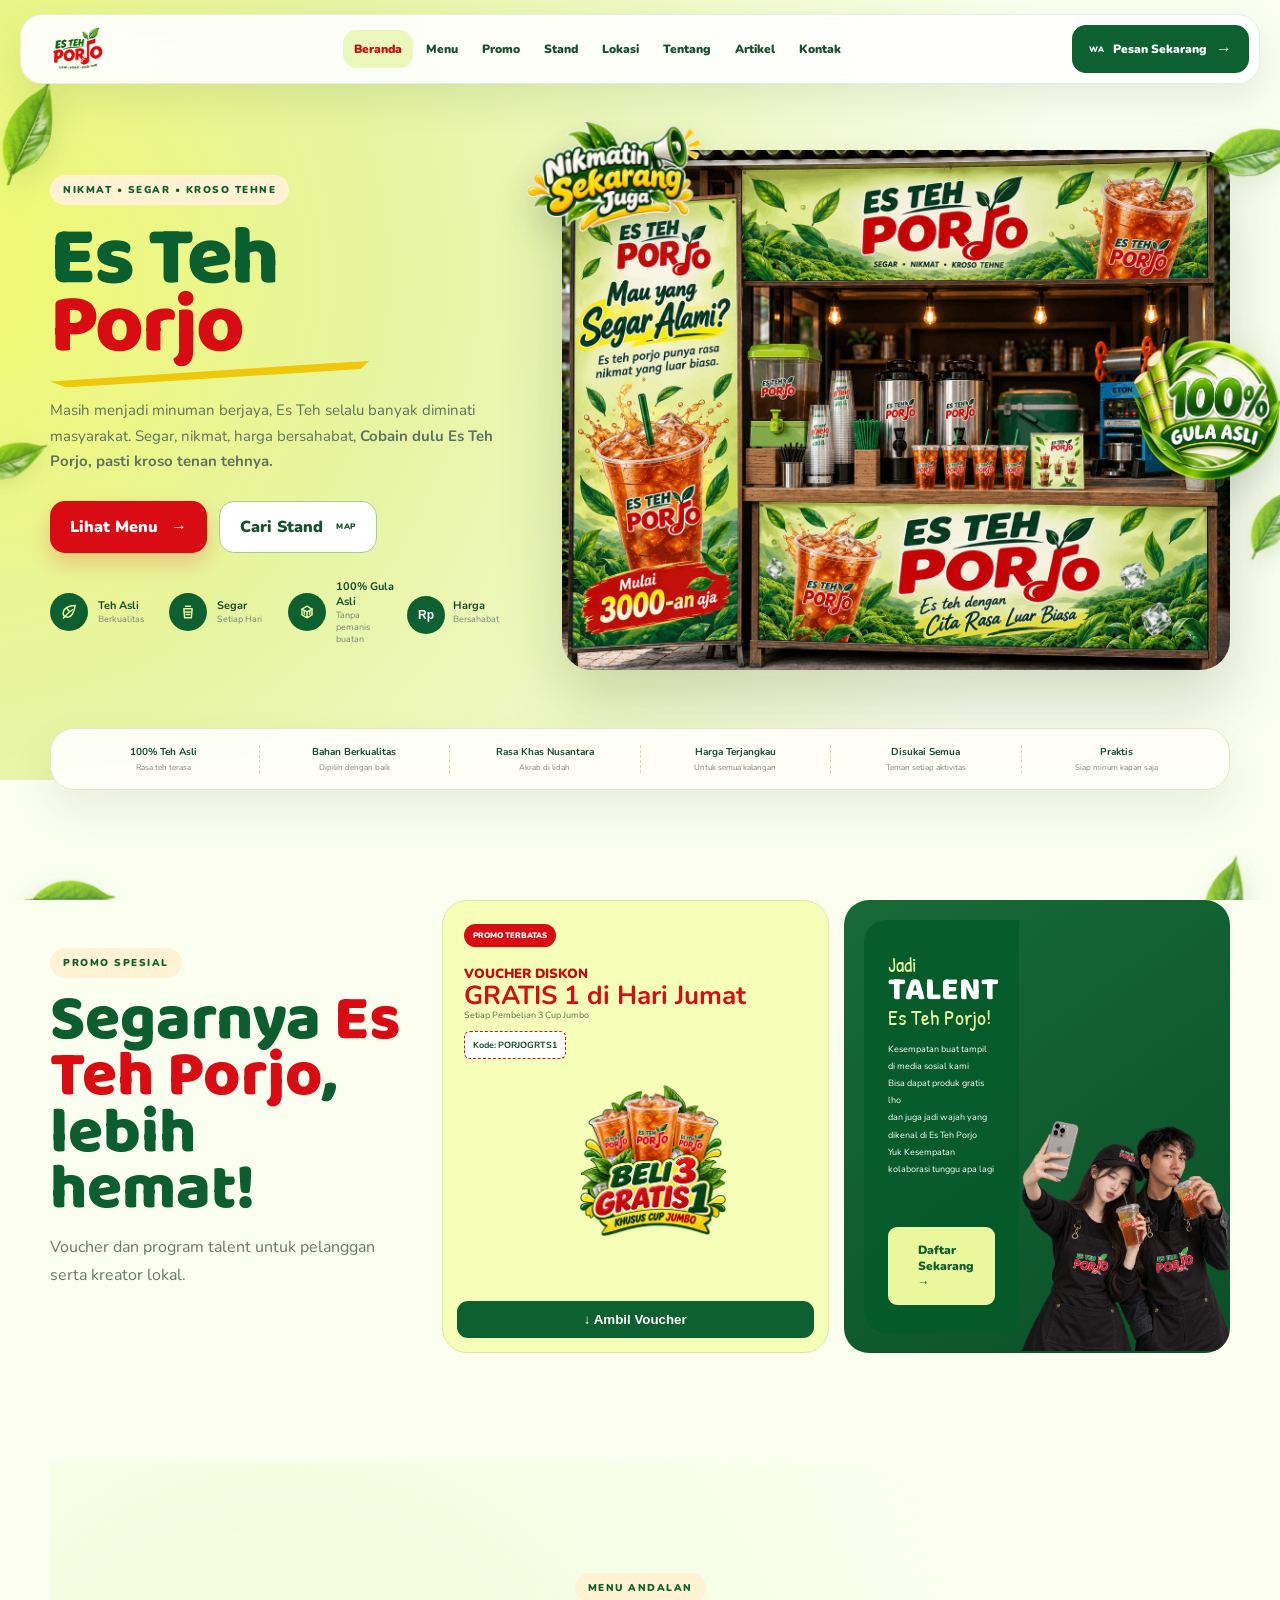
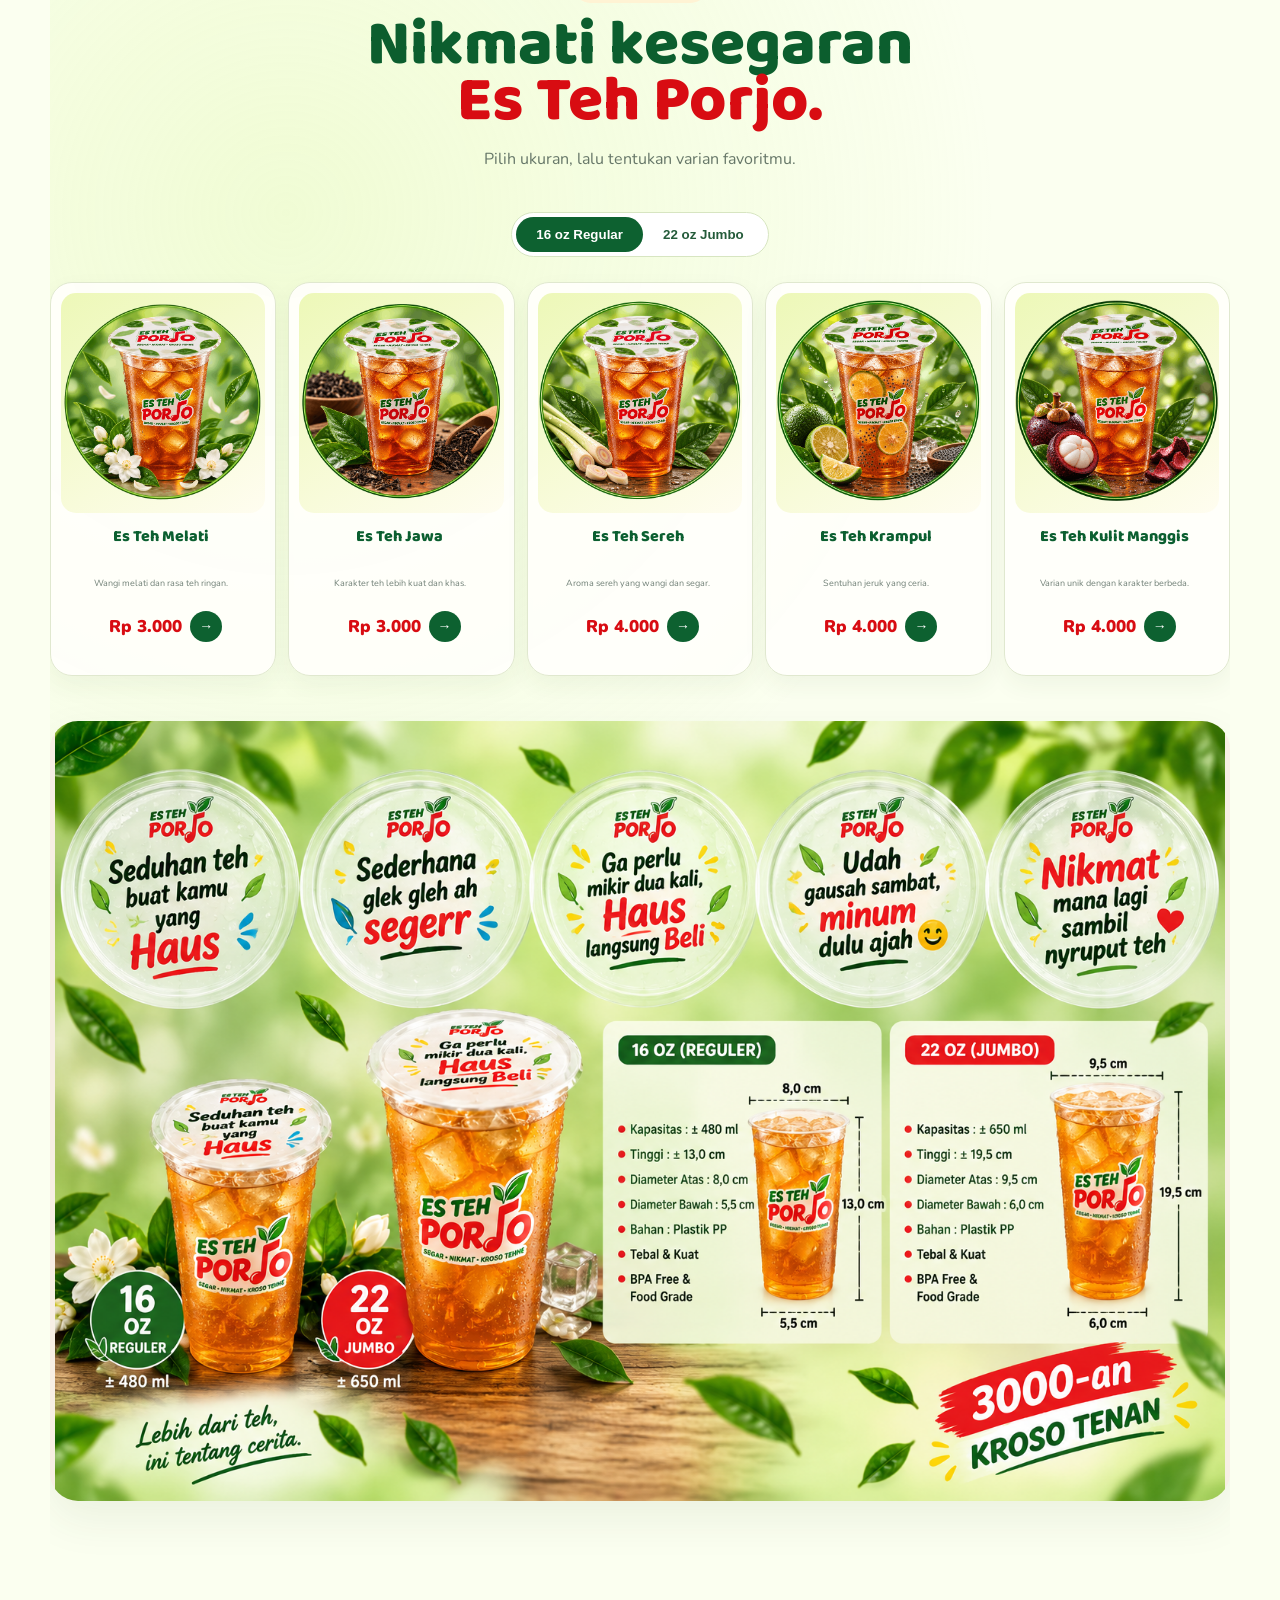
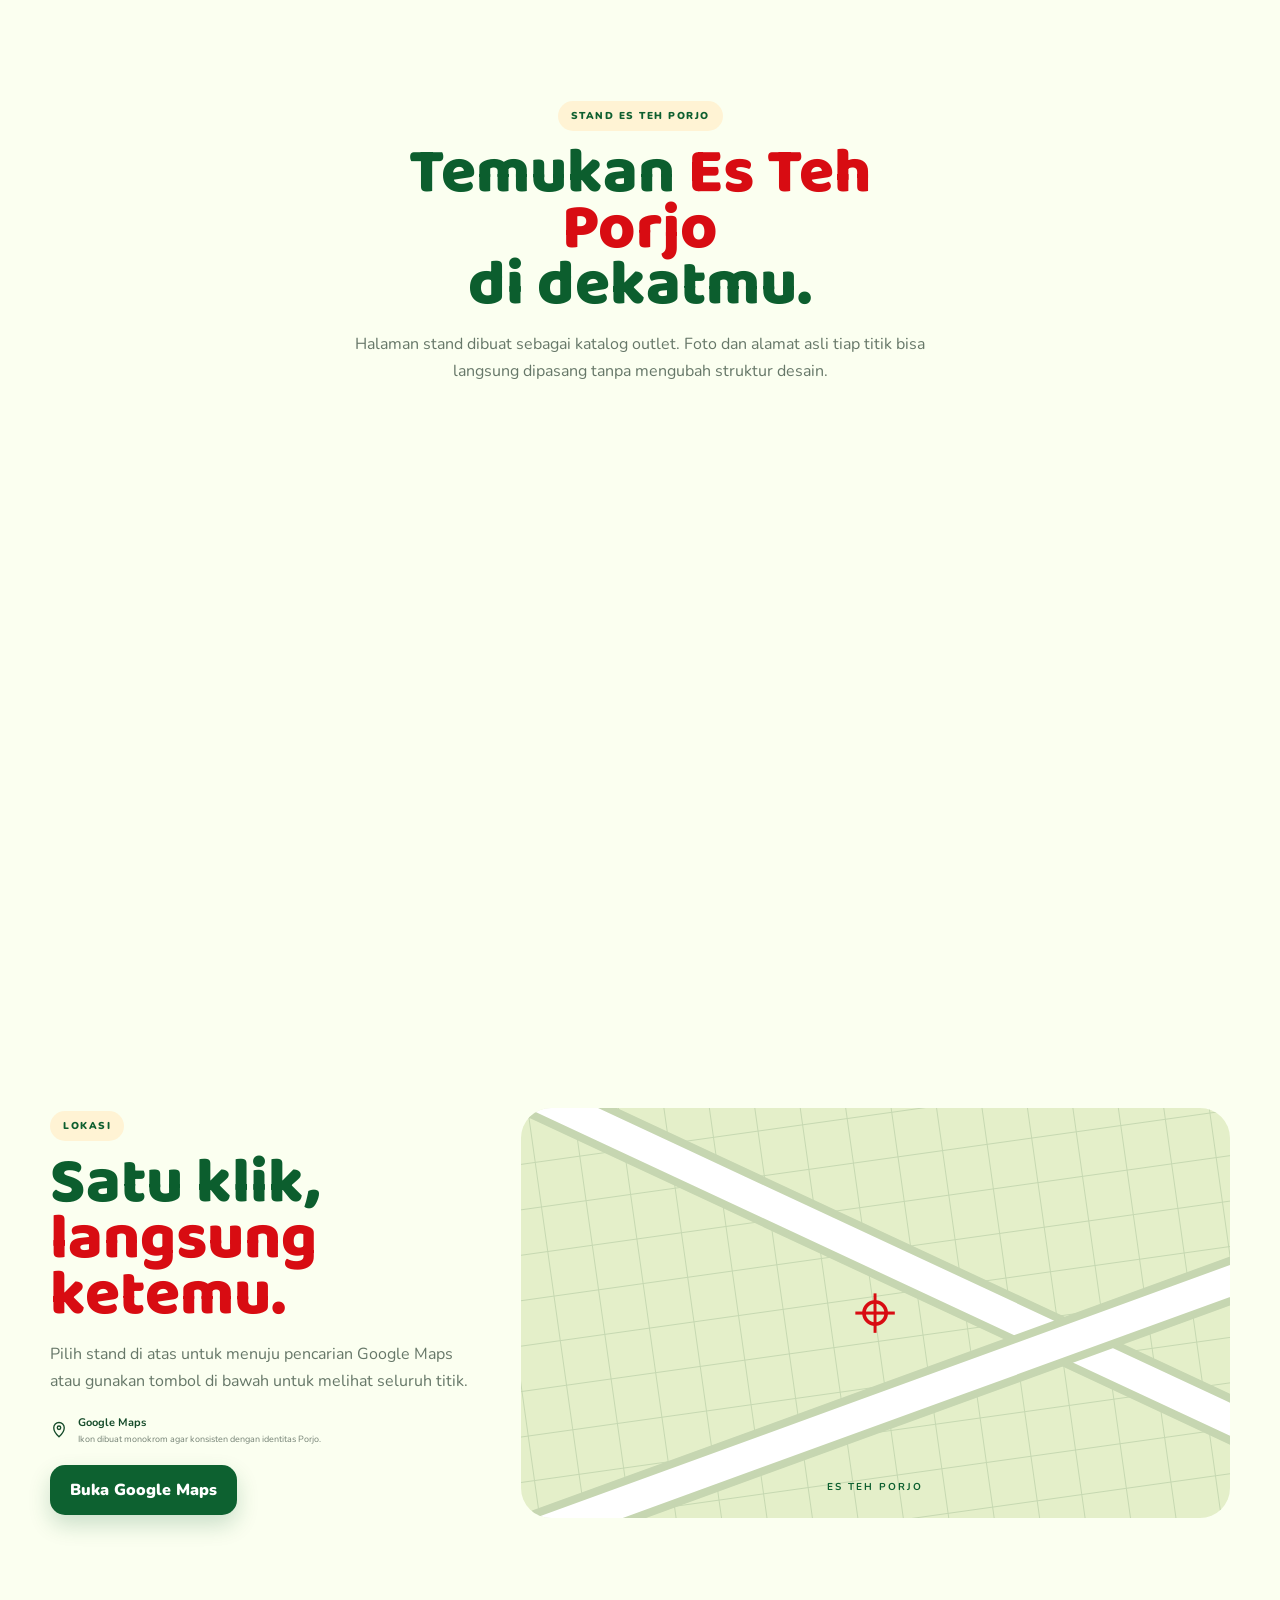
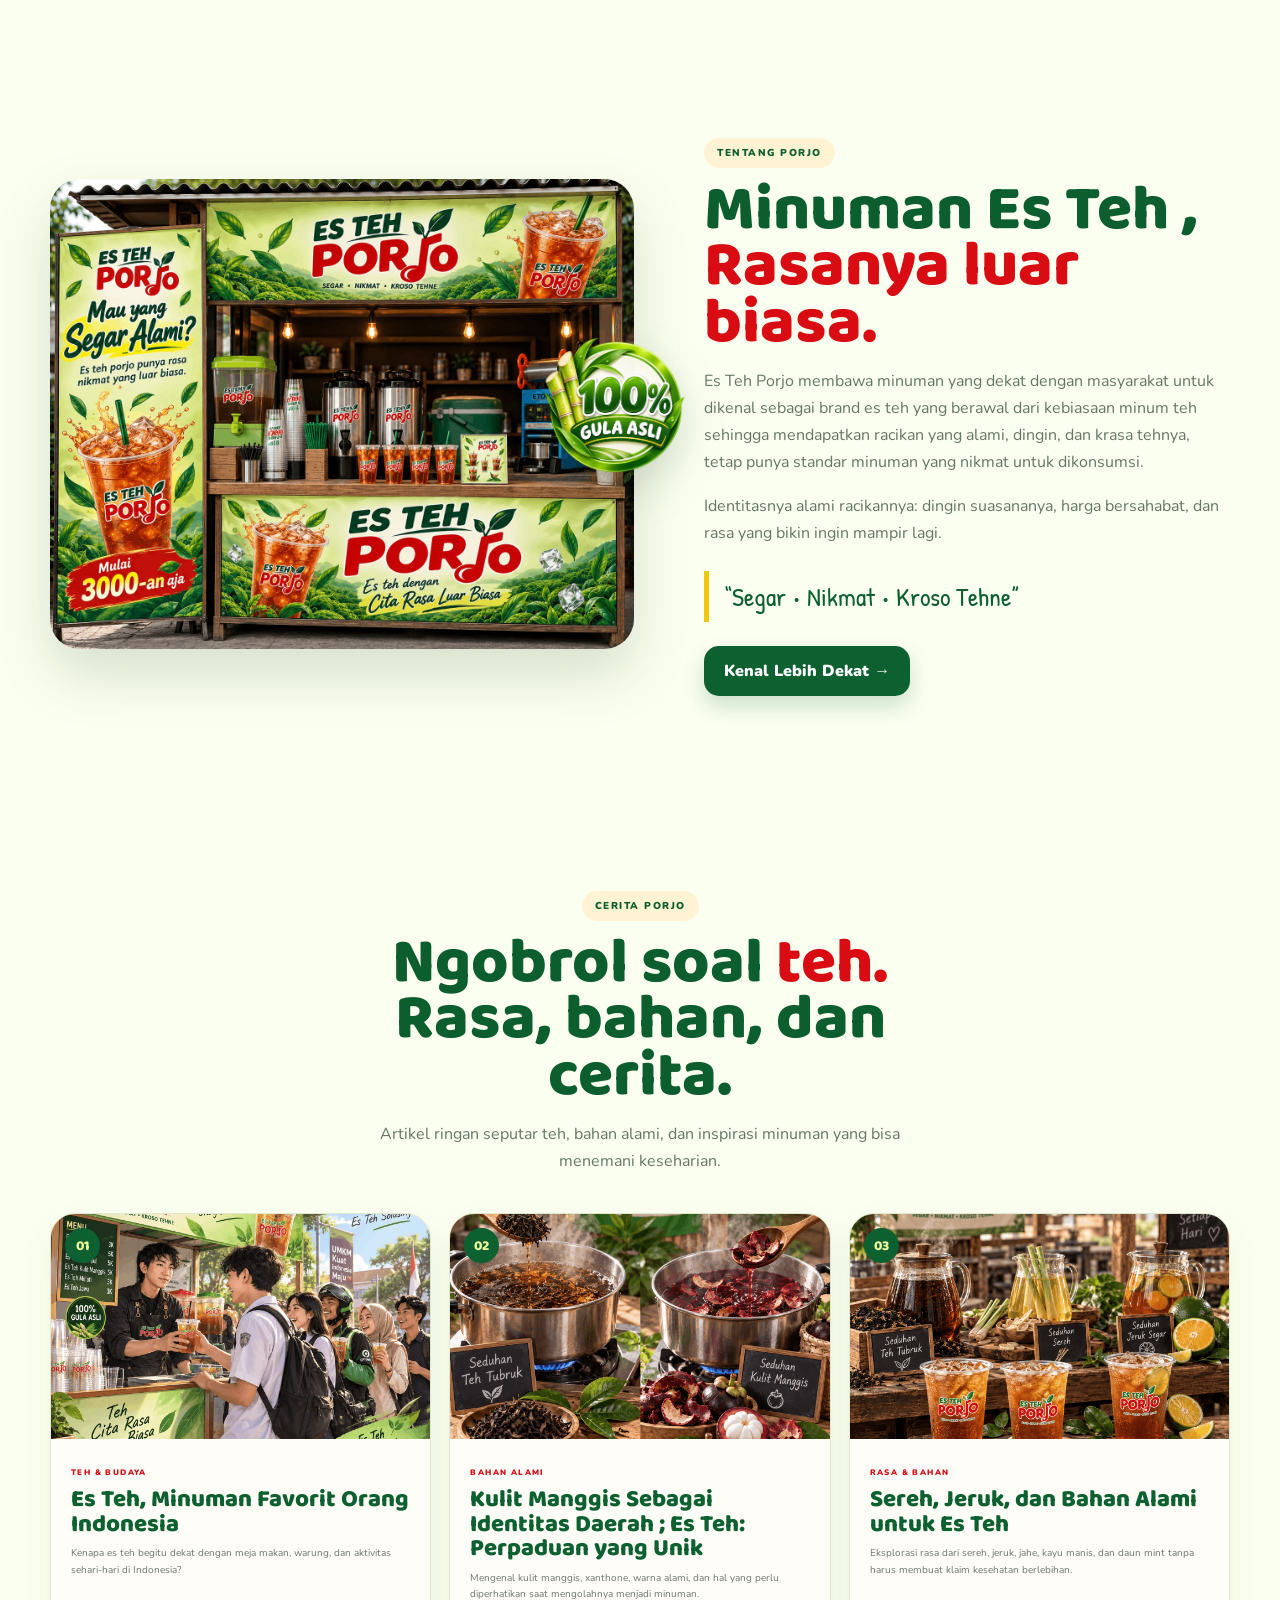
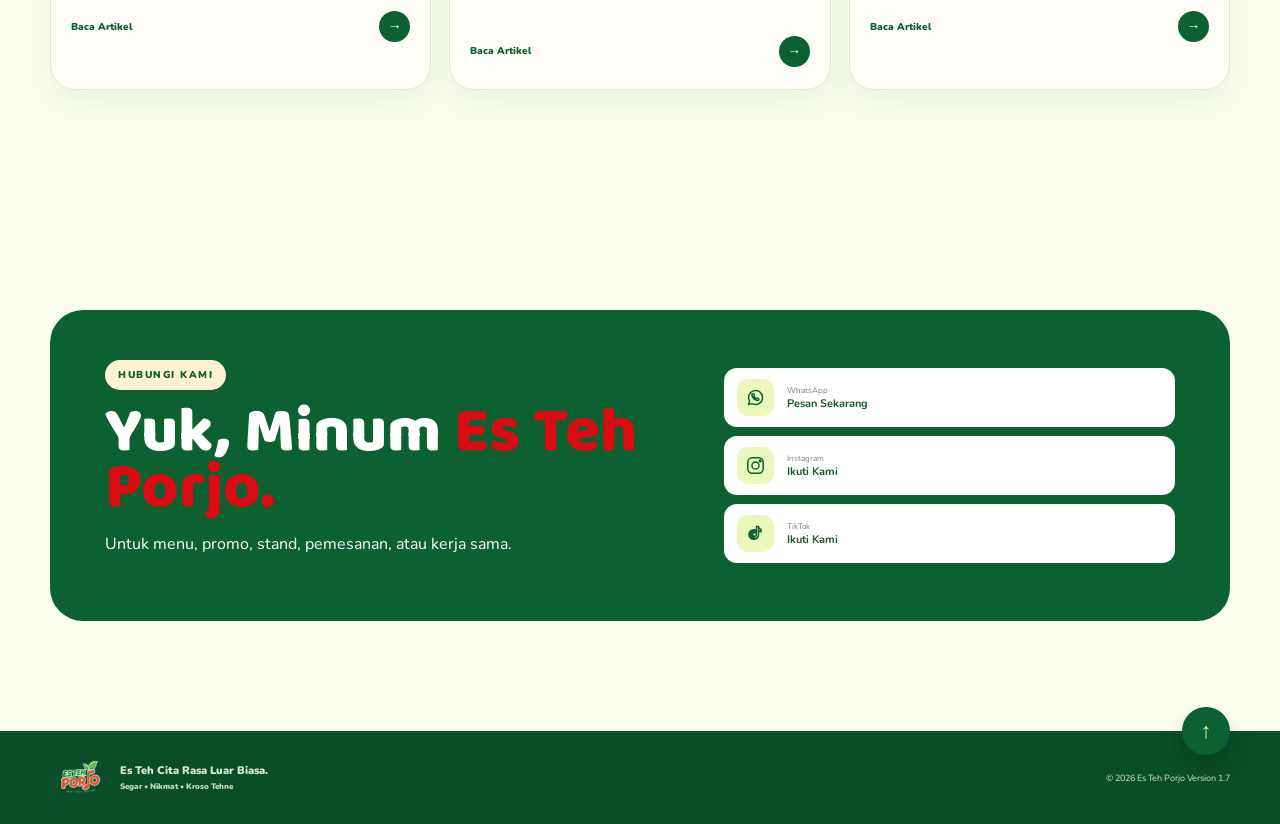
==== commit 8571adde: "Update index.html" ====
--- a/index.html
+++ b/index.html
@@ -187,10 +187,10 @@
               </h3>
 
               <ul>
-                <li>Tampil di media sosial kami</li>
-                <li>Dapat produk gratis</li>
-                <li>Bisa jadi wajah resmi Porjo</li>
-                <li>Kesempatan kolaborasi</li>
+                <li>Kesempatan buat tampil di media sosial kami</li>
+                <li>Bisa dapat produk gratis lho</li>
+                <li>dan juga jadi wajah yang dikenal di Es Teh Porjo</li>
+                <li>Yuk Kesempatan kolaborasi tunggu apa lagi</li>
               </ul>
 
               <a href="#kontak" class="talent-cta"> Daftar Sekarang → </a>
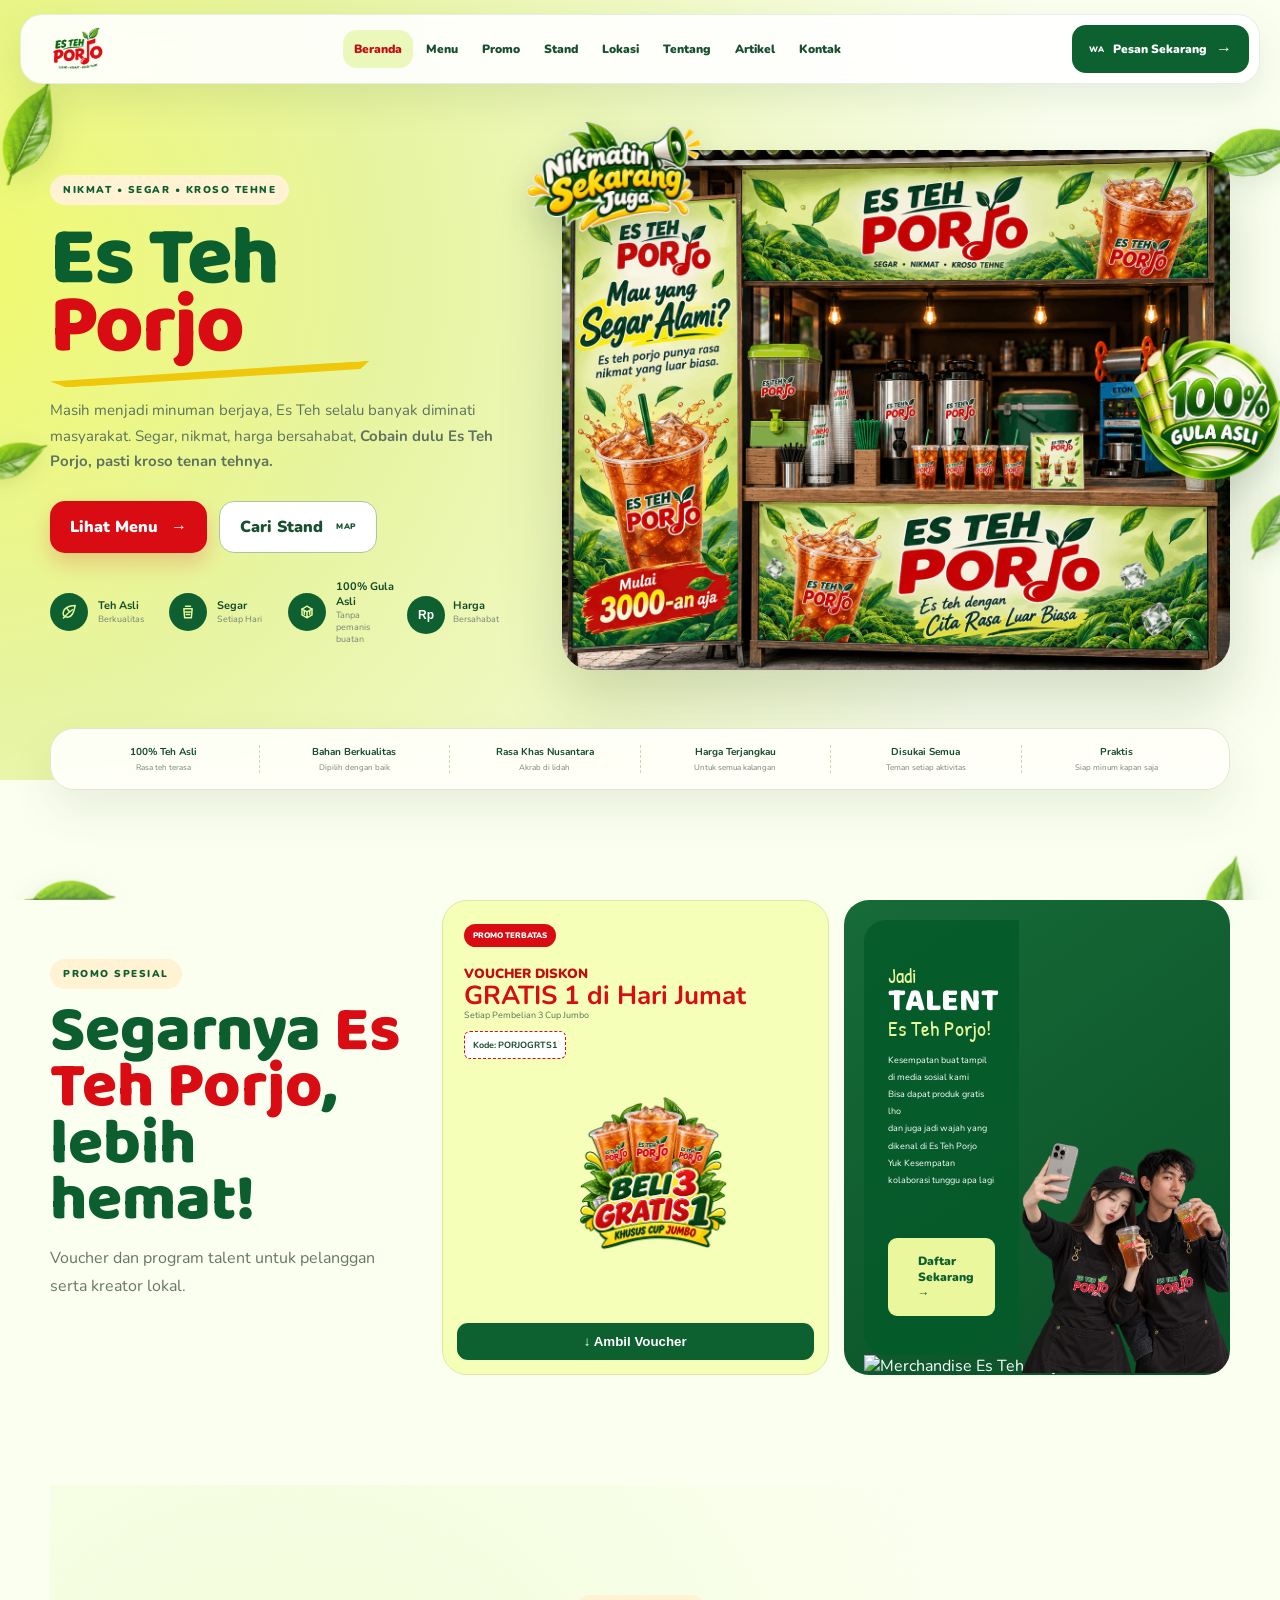
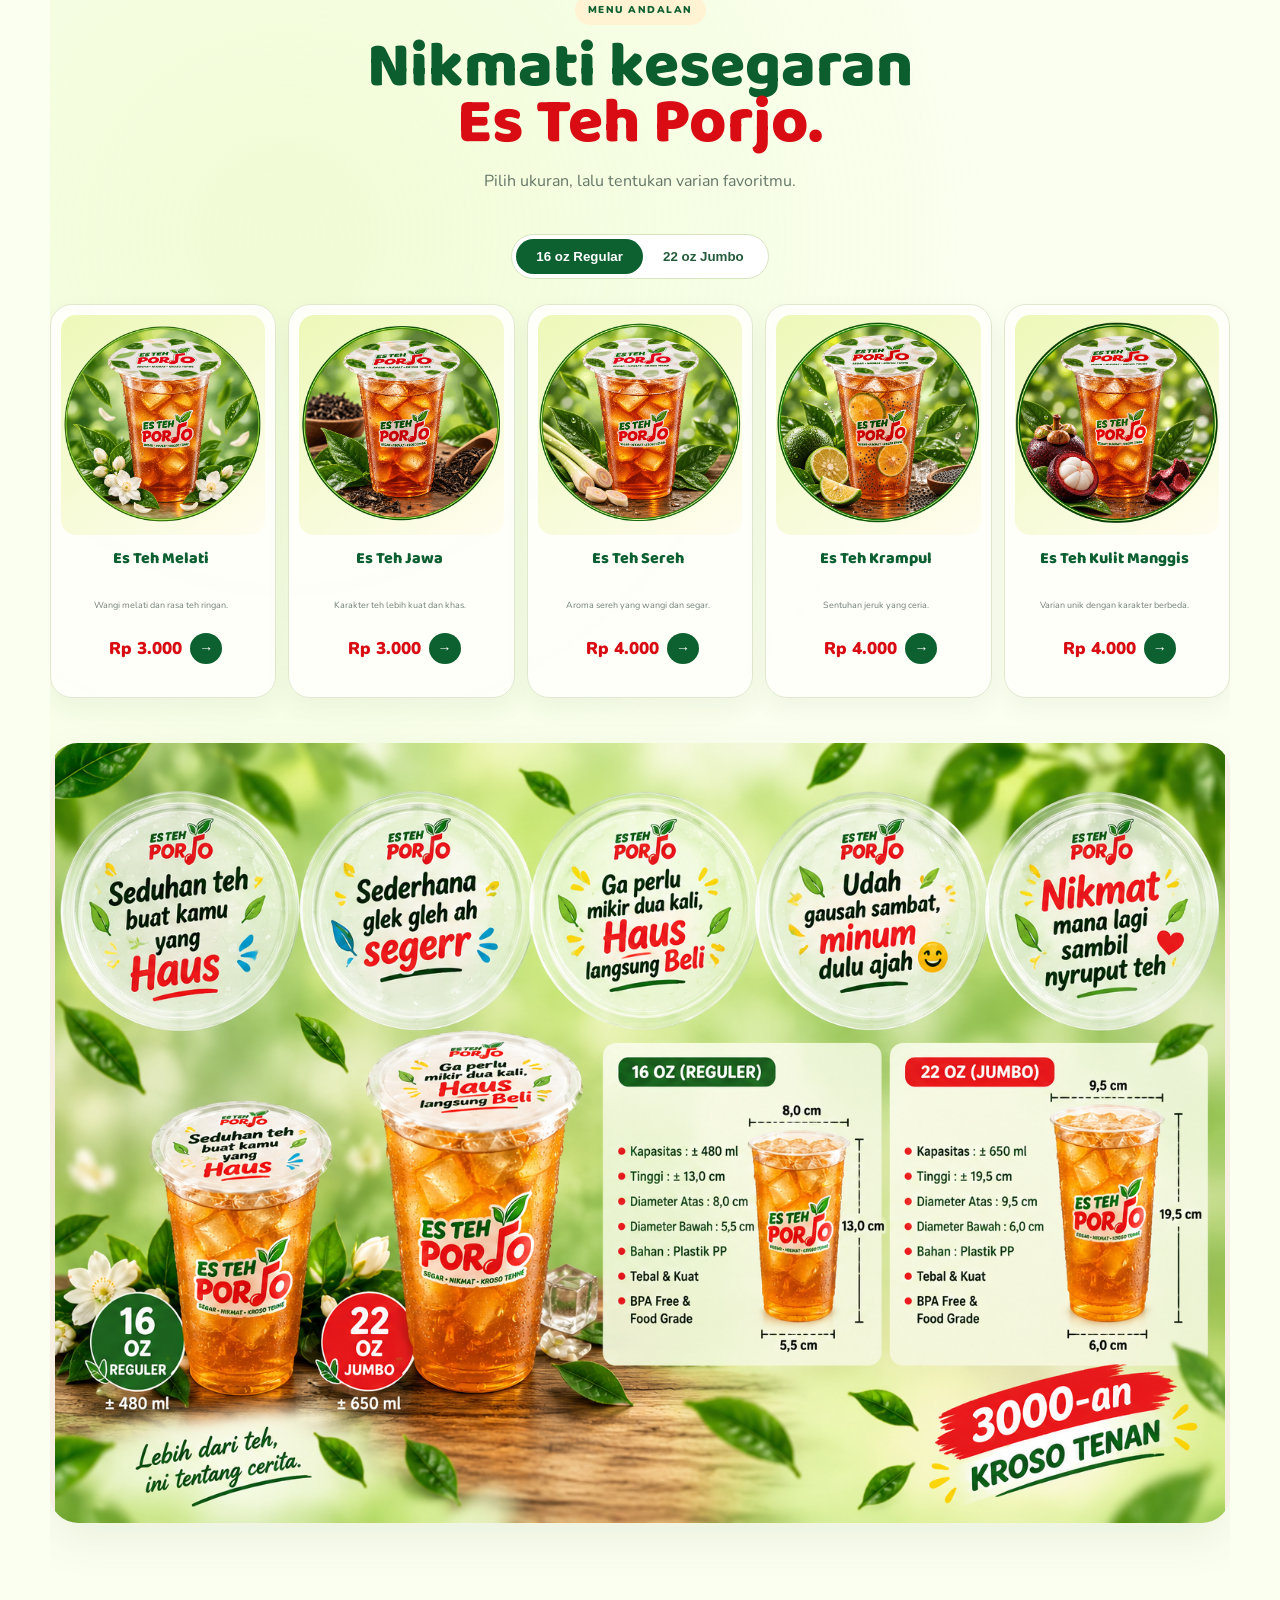
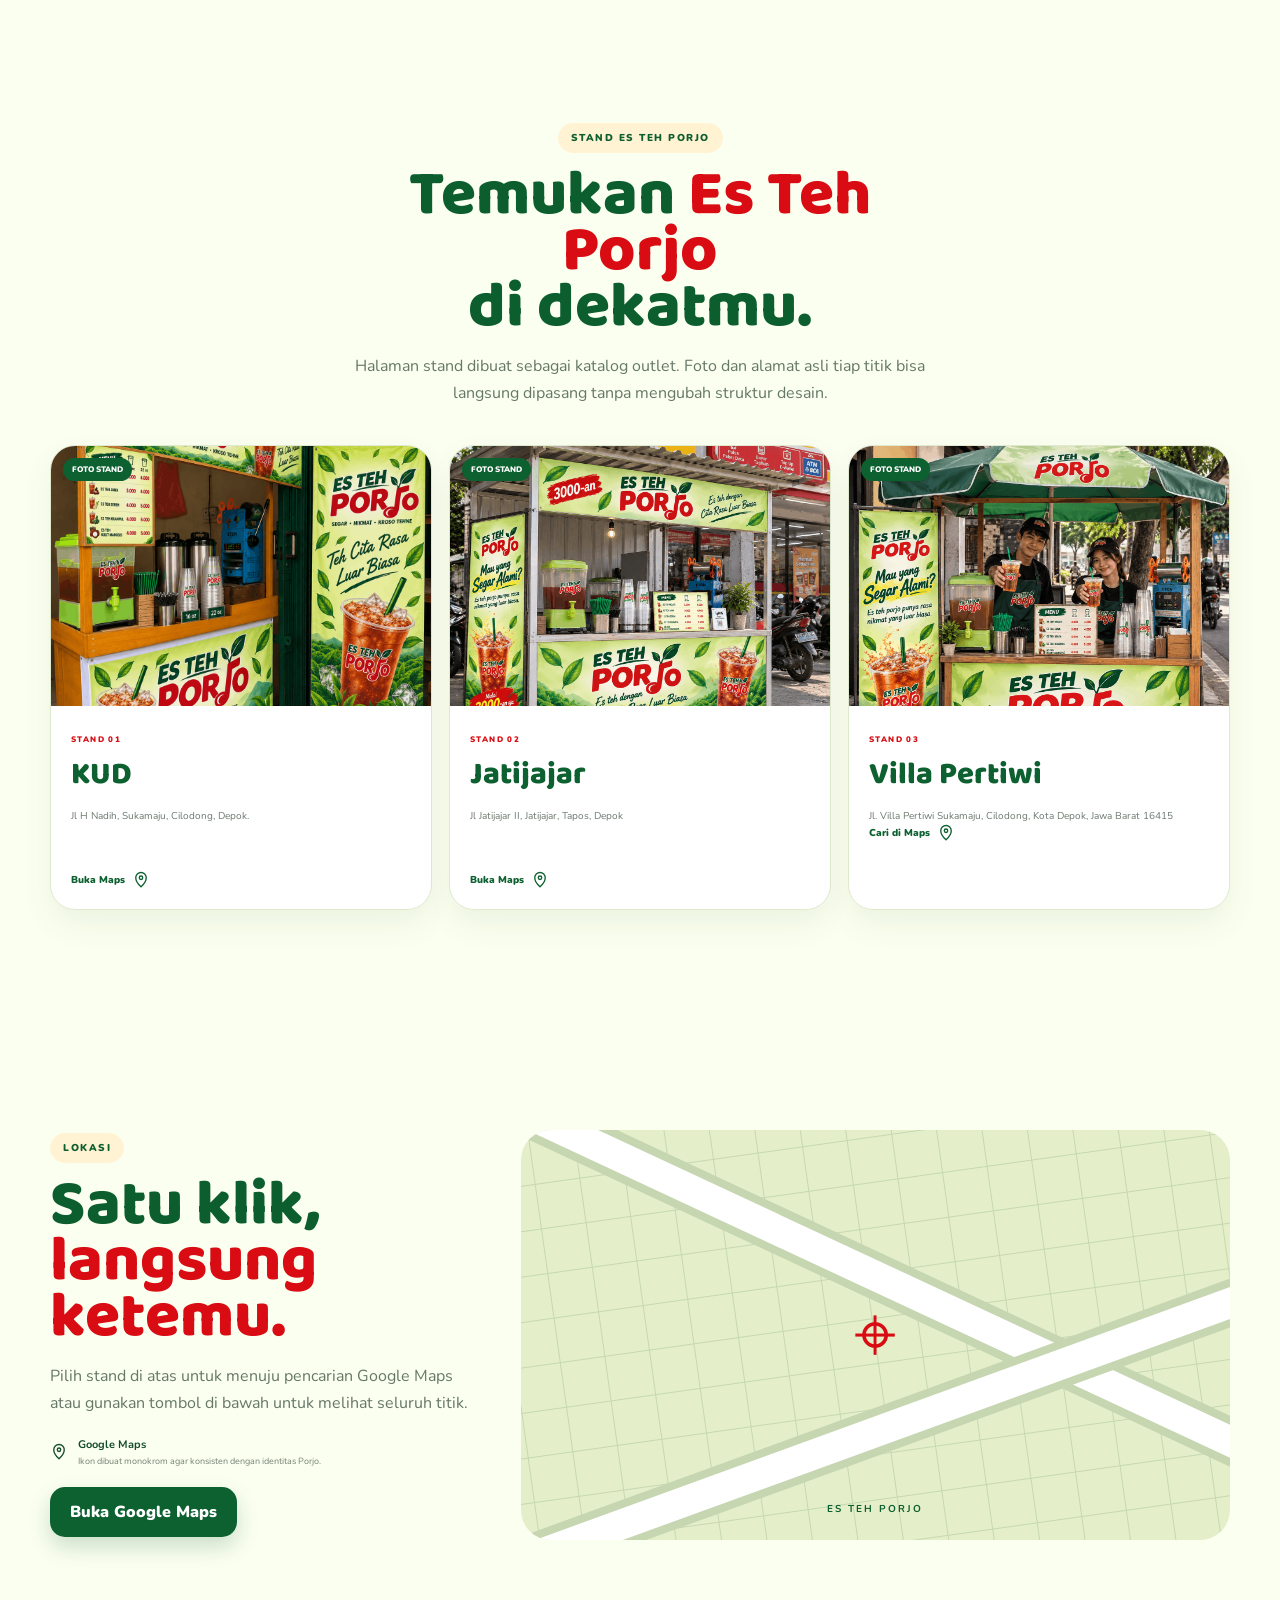
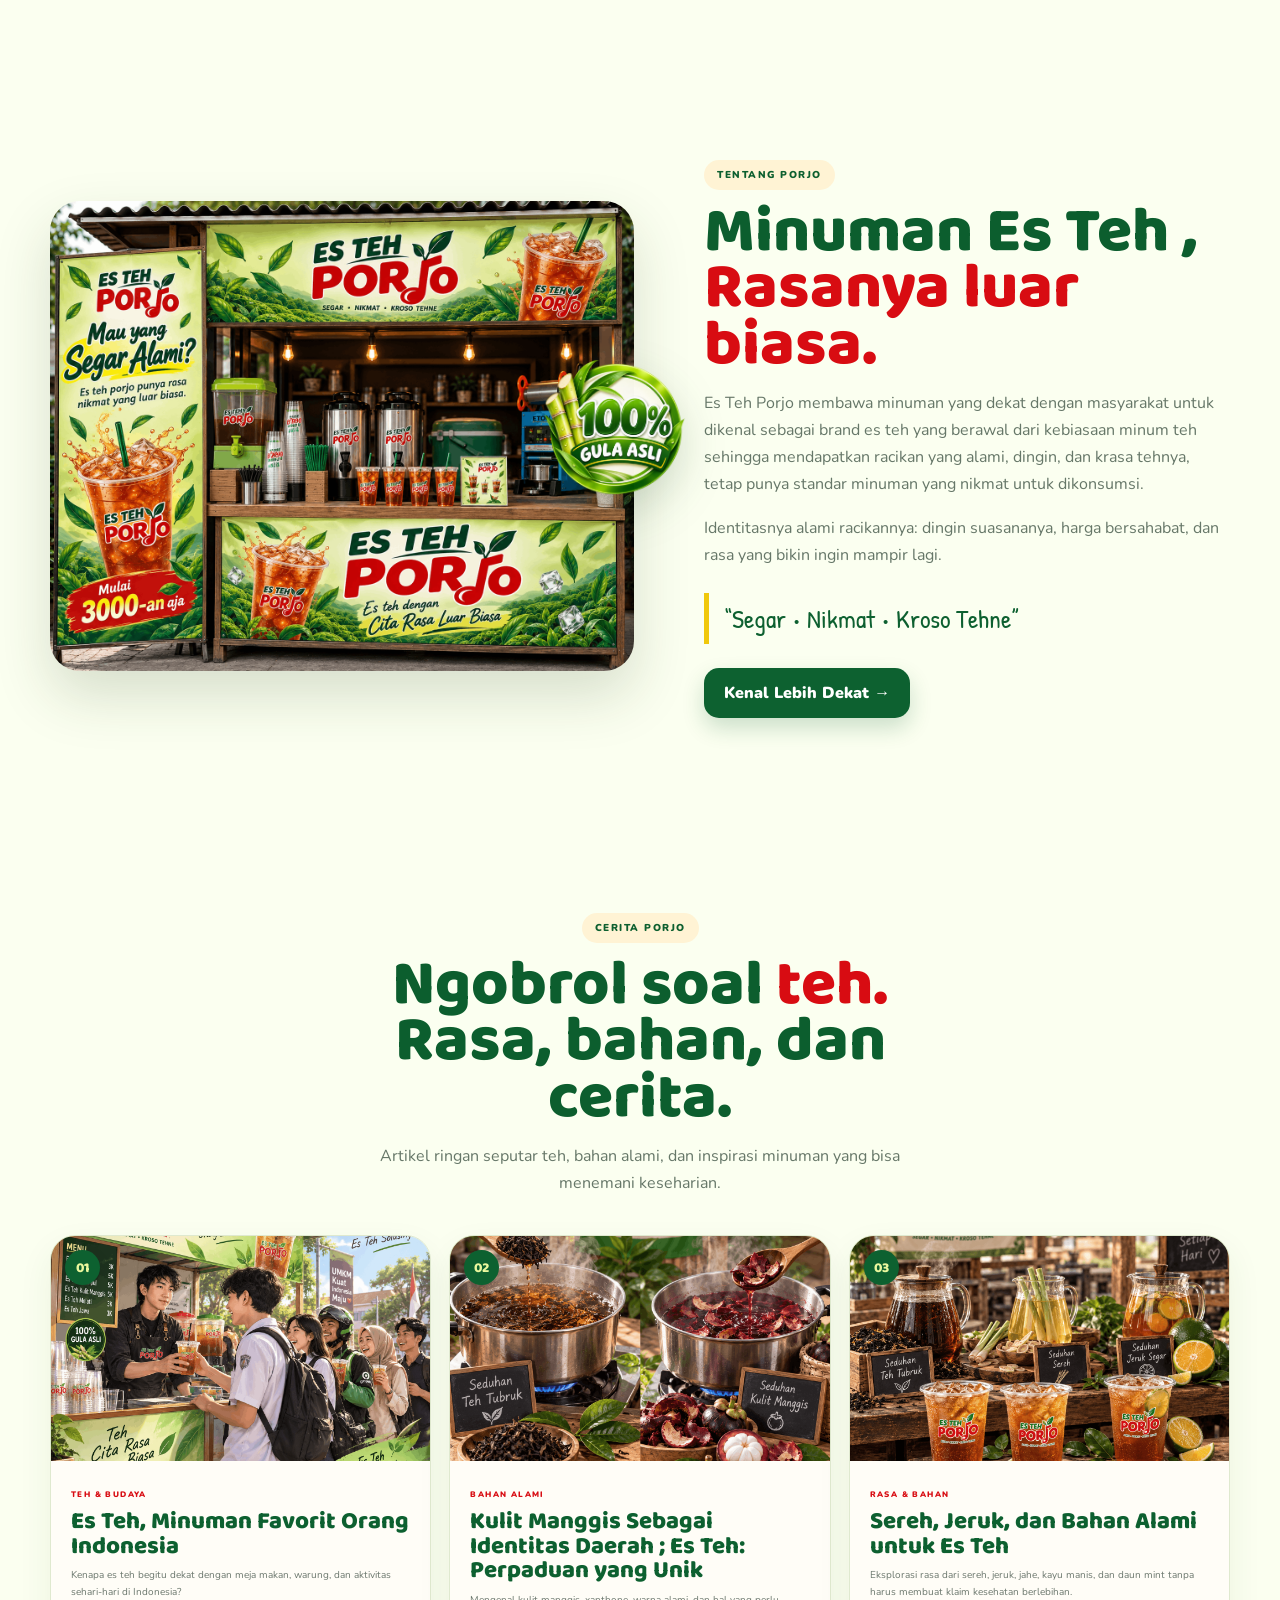
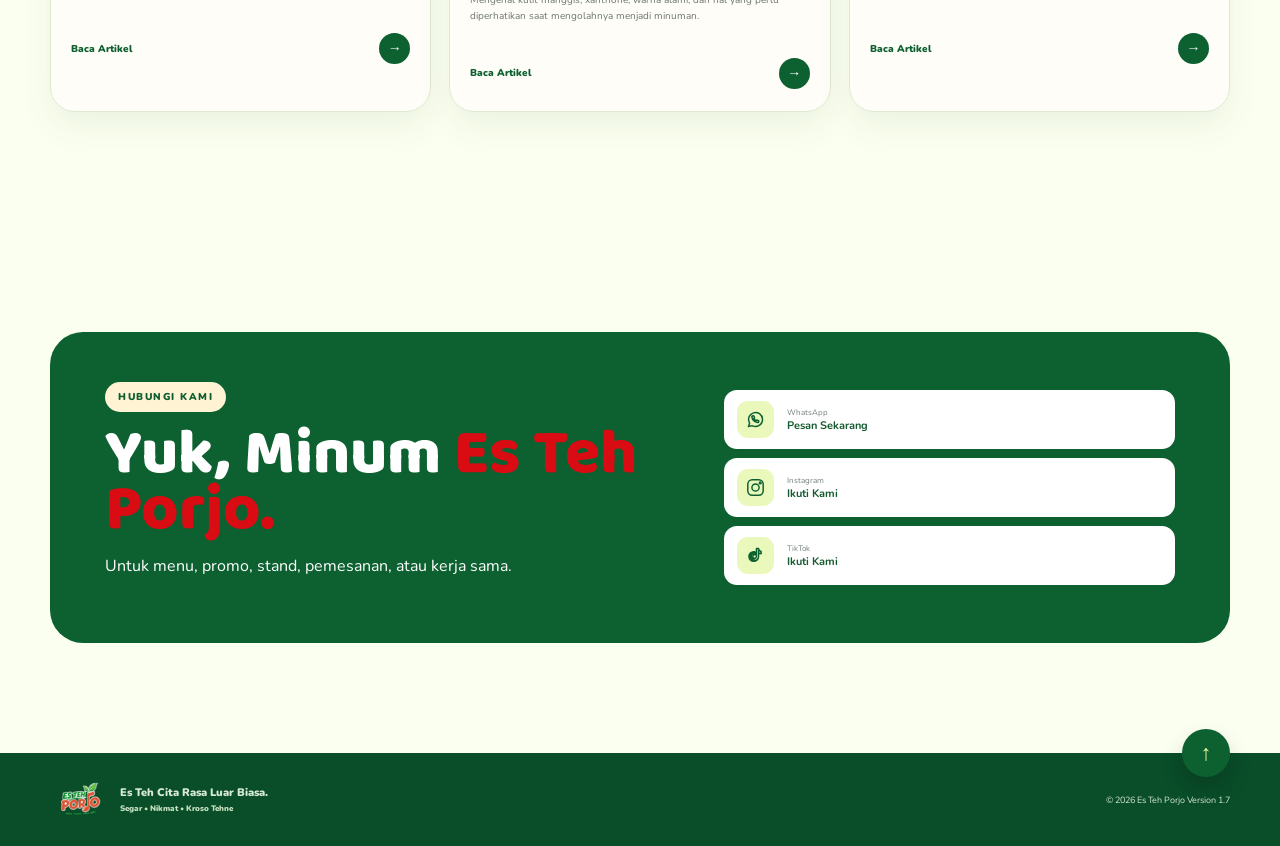
==== commit be87003e: "Update index.html" ====
--- a/index.html
+++ b/index.html
@@ -195,7 +195,11 @@
 
               <a href="#kontak" class="talent-cta"> Daftar Sekarang → </a>
             </div>
-
+<img
+  src="assets/images/merchandise-porjo.png"
+  alt="Merchandise Es Teh Porjo"
+  class="talent-merchandise"
+>
             <img
               class="talent-image"
               src="assets/talent.png"
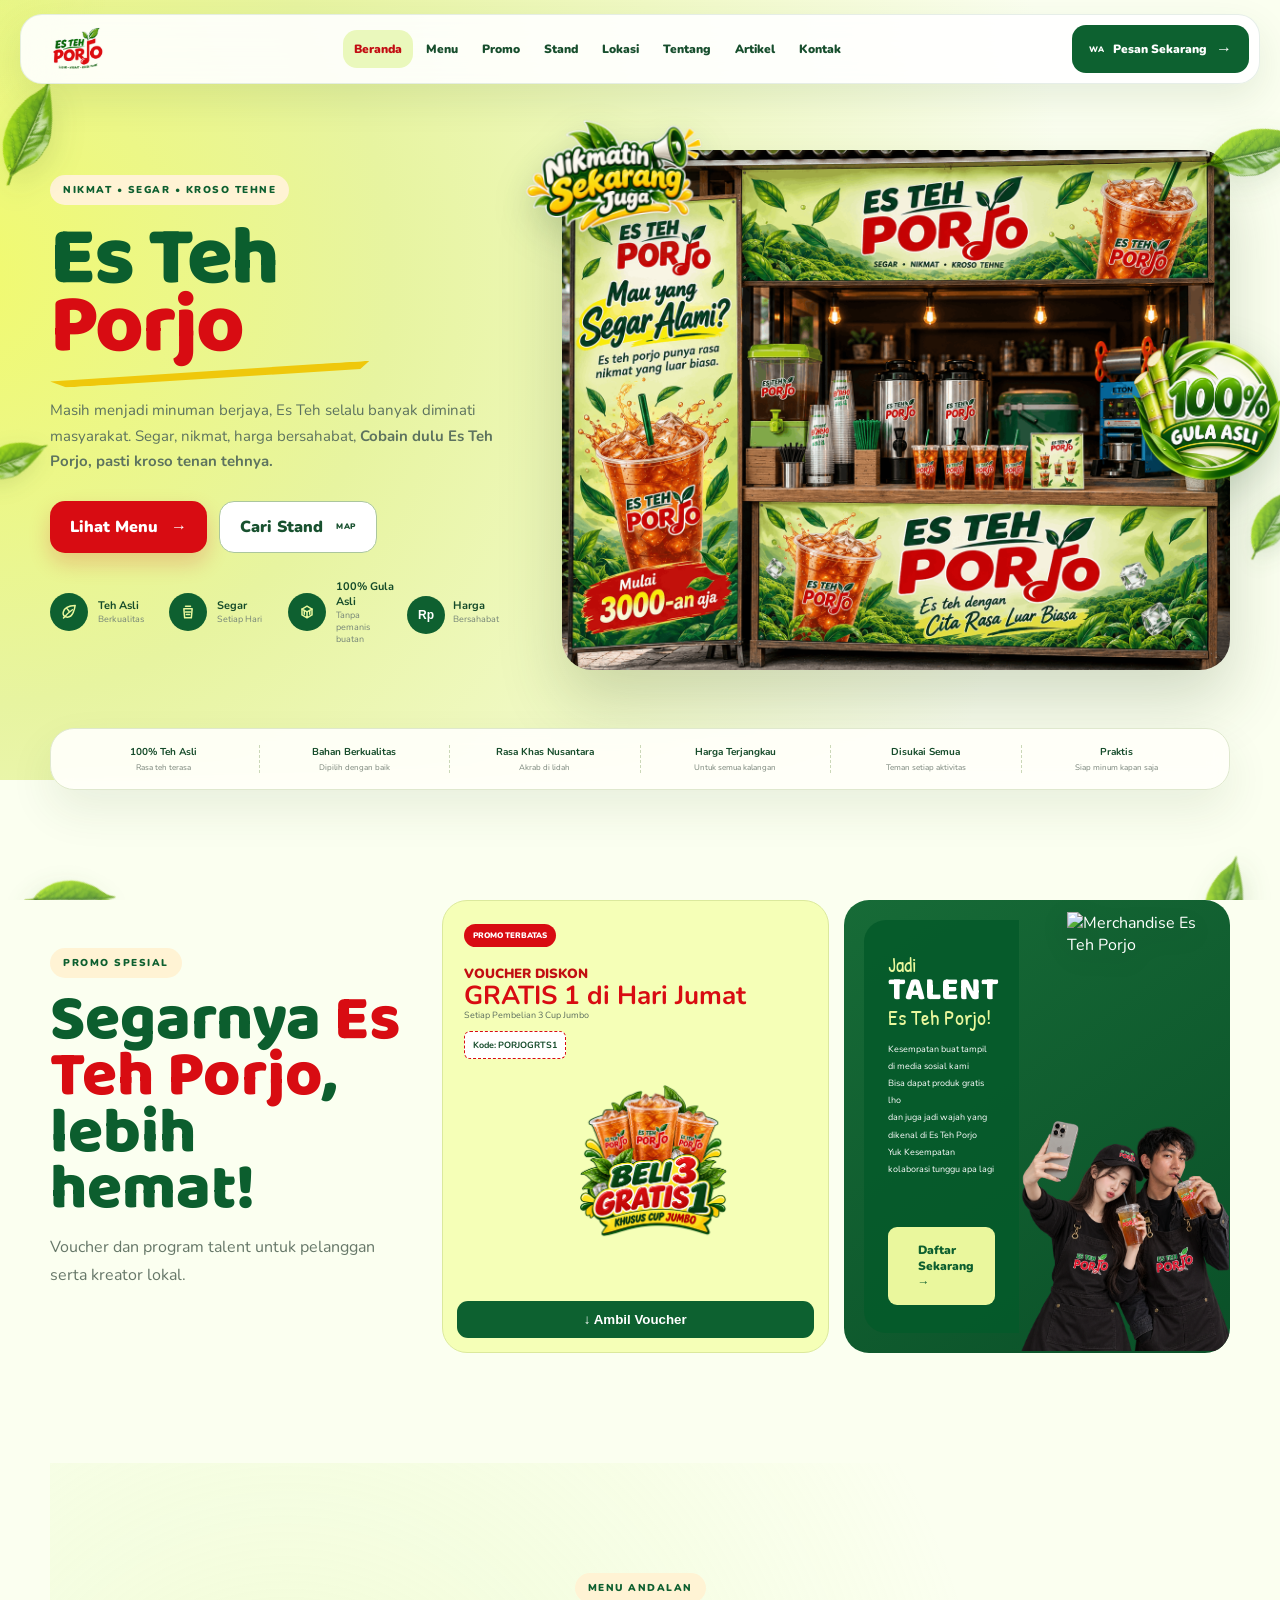
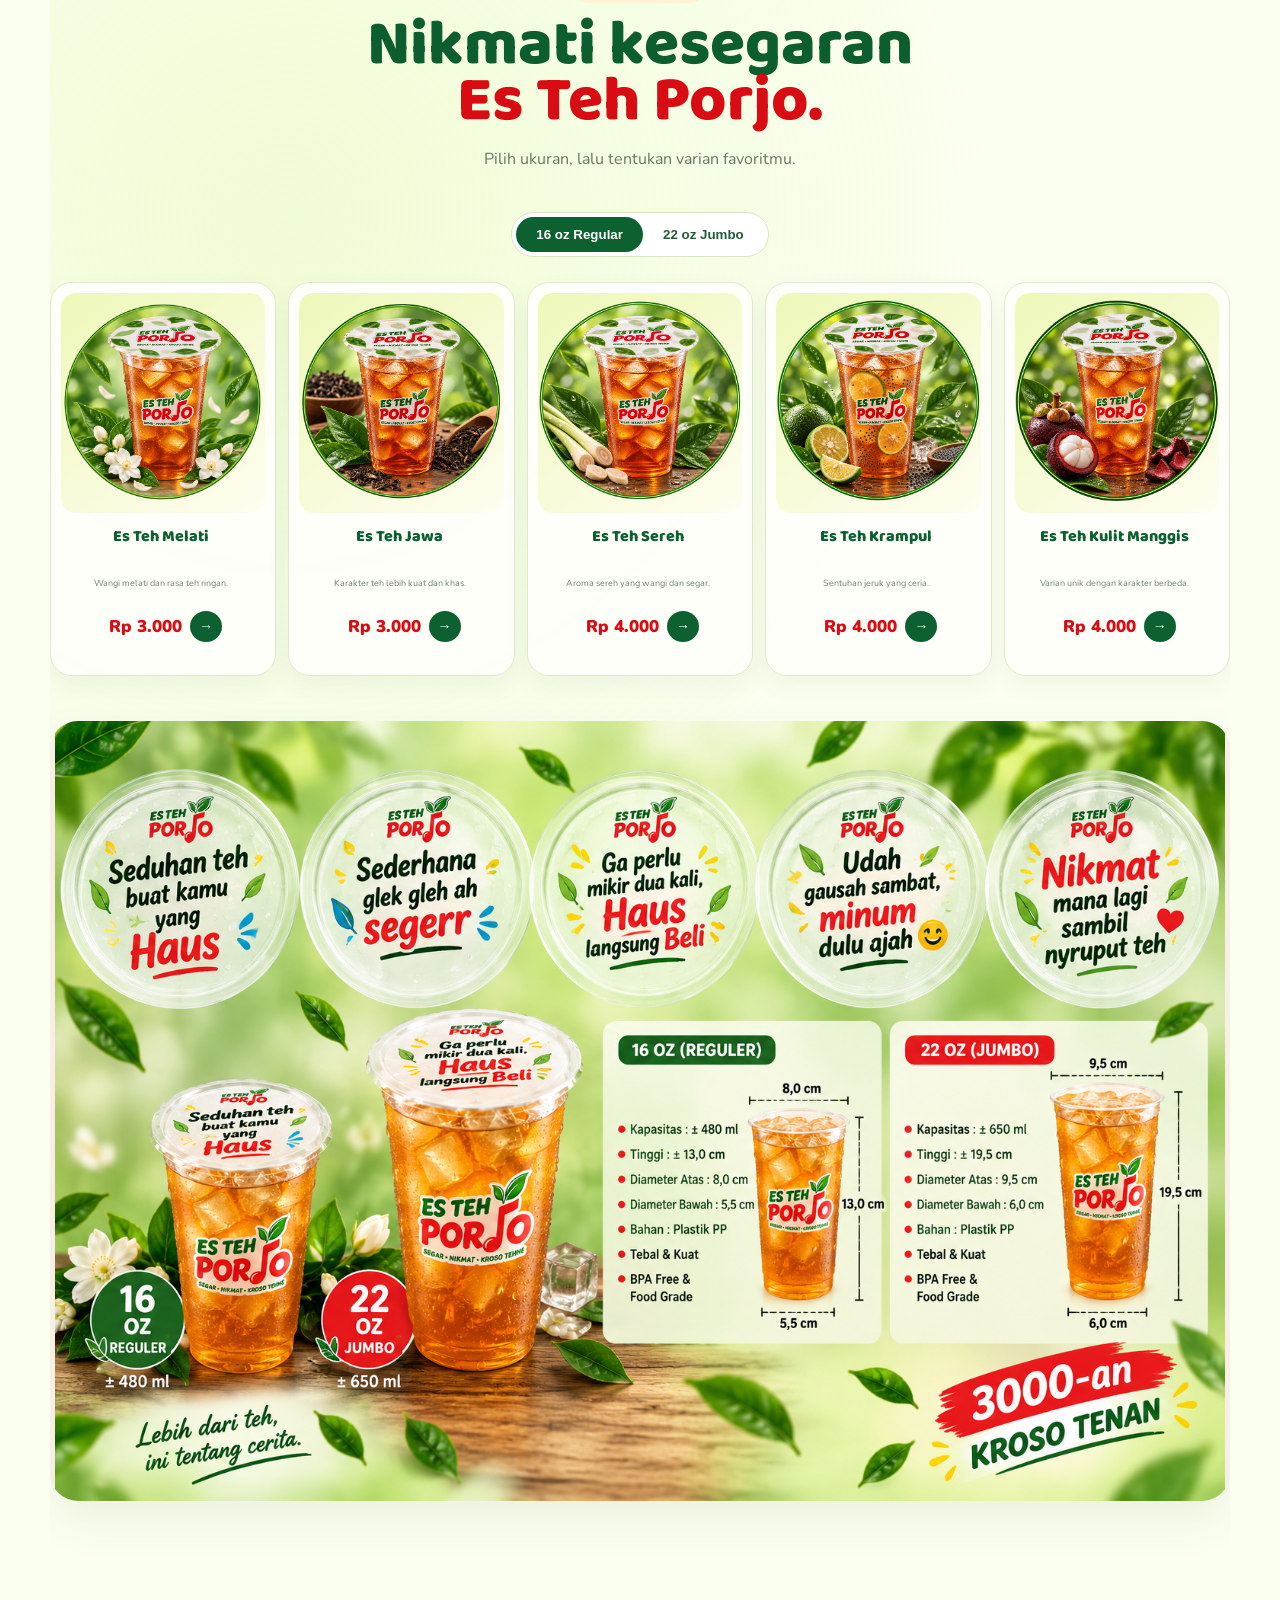
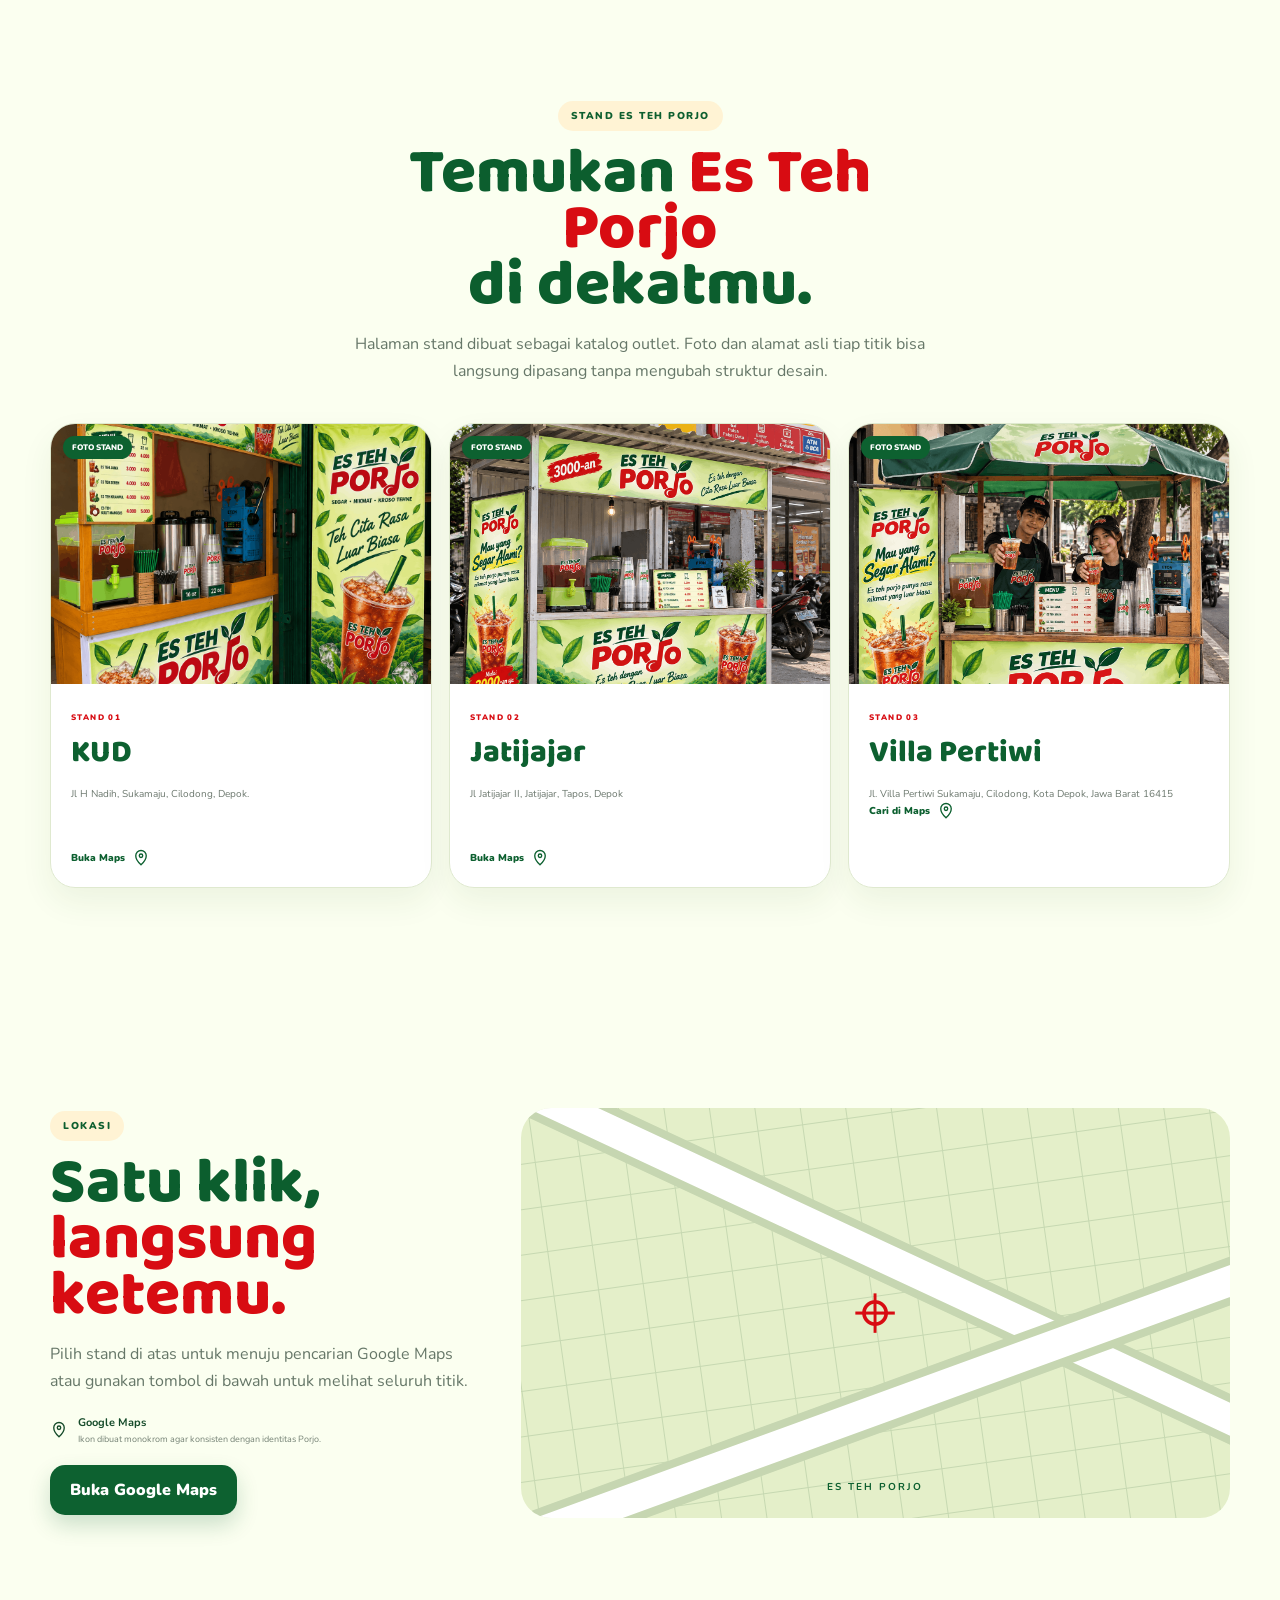
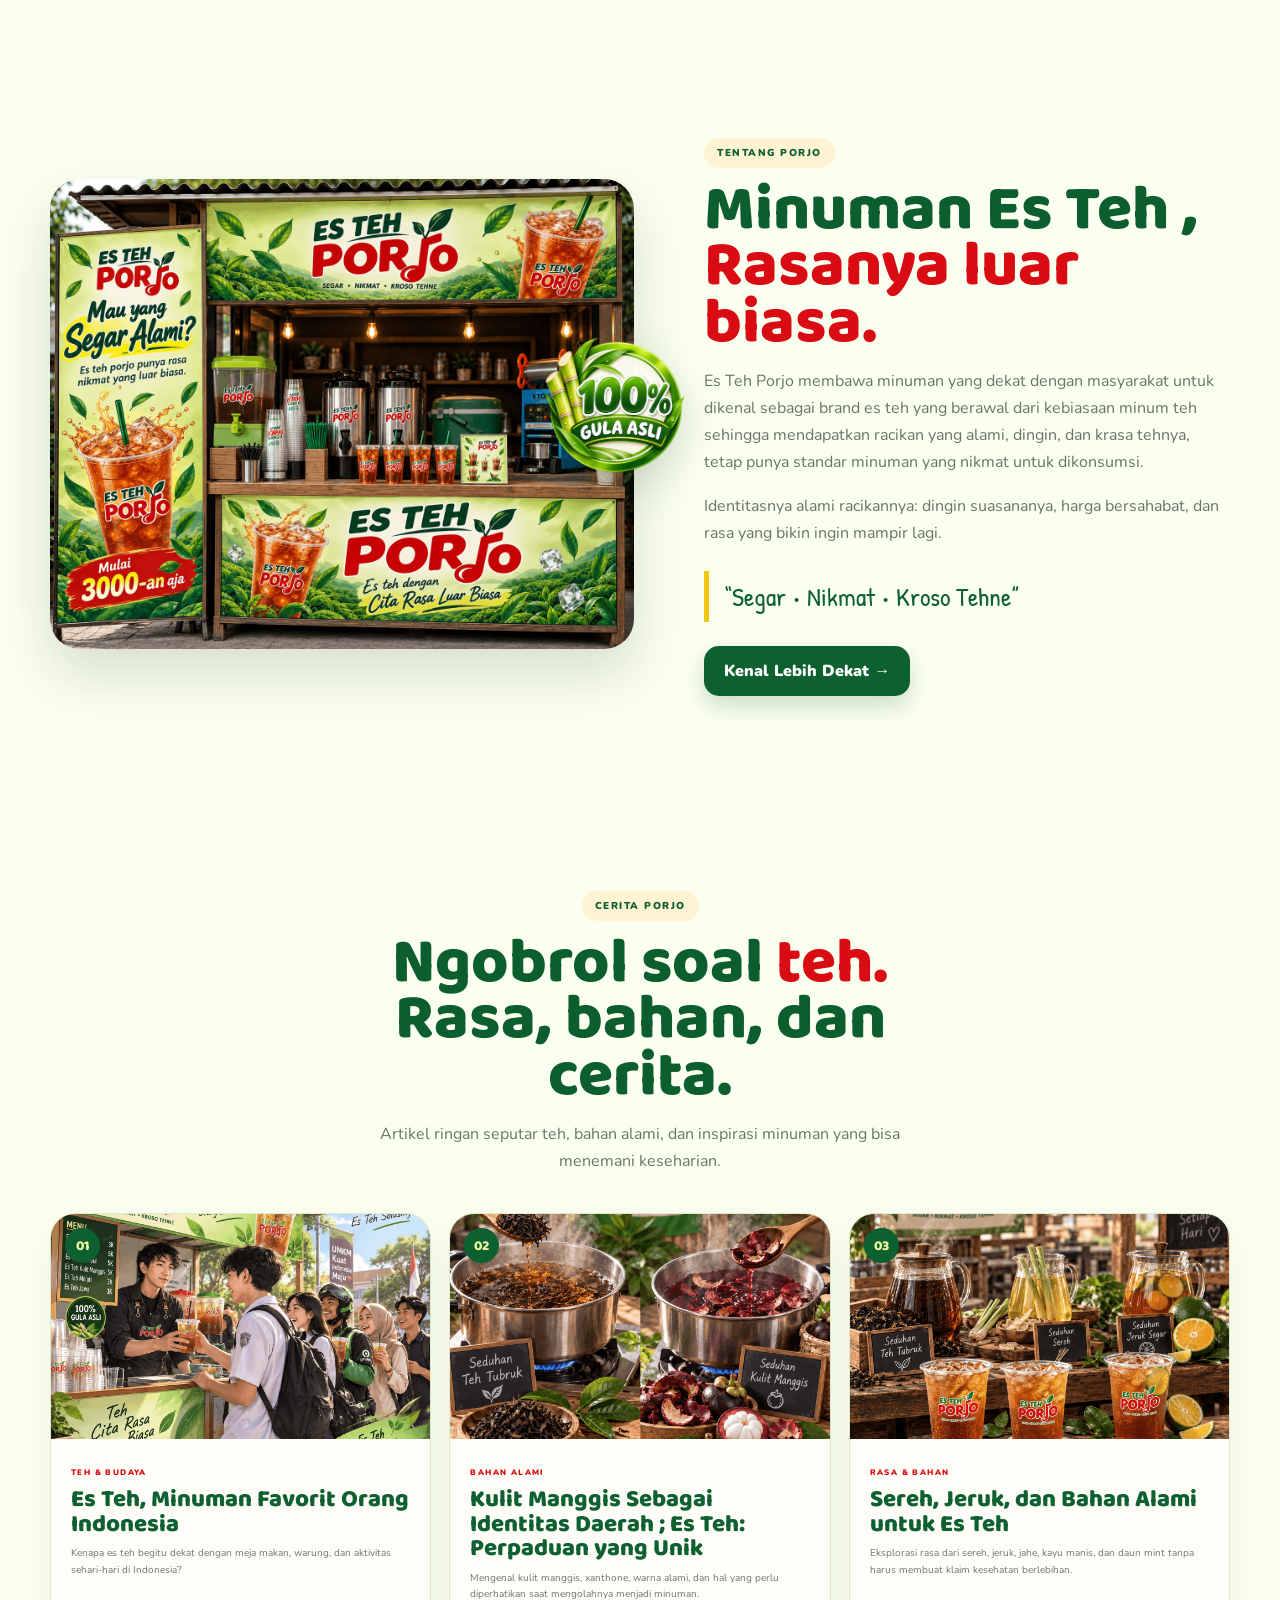
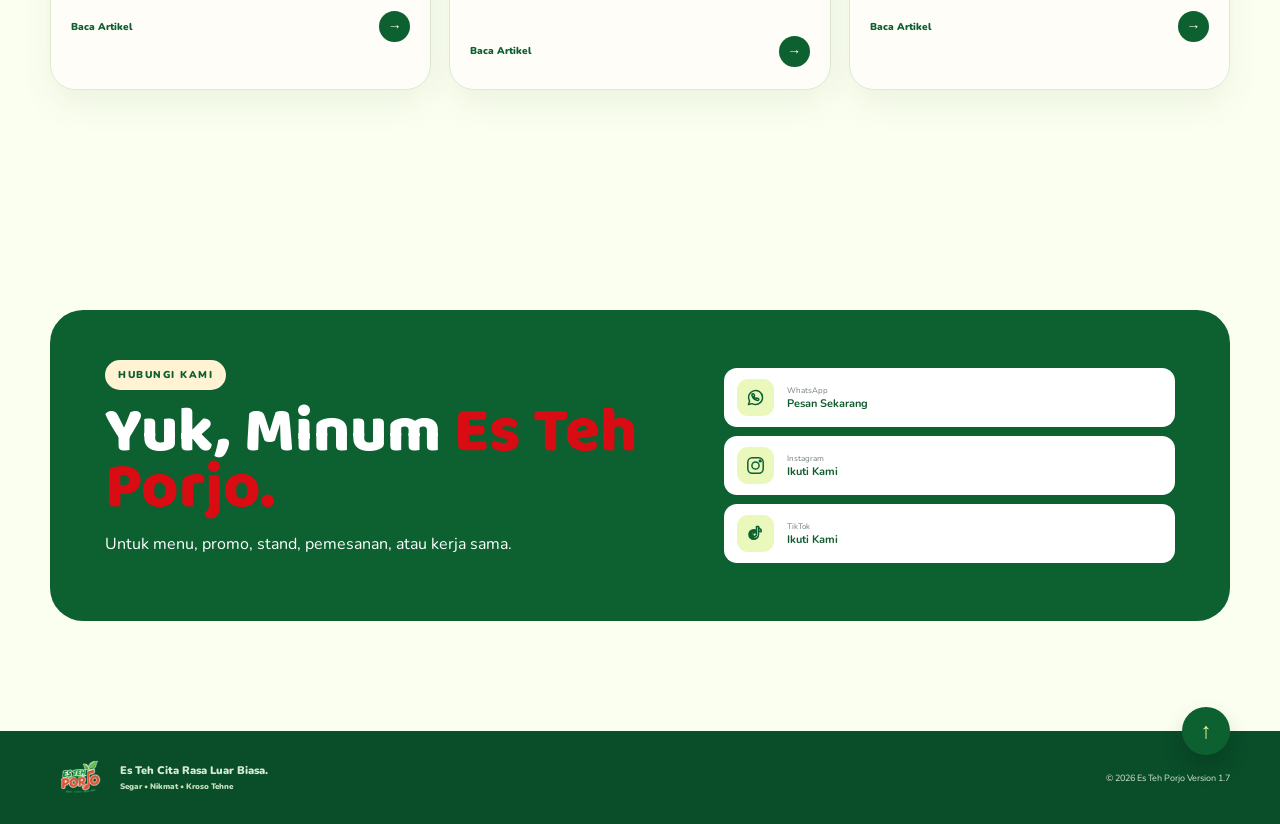
==== commit 9f497e7c: "Update index.html" ====
--- a/index.html
+++ b/index.html
@@ -196,7 +196,7 @@
               <a href="#kontak" class="talent-cta"> Daftar Sekarang → </a>
             </div>
 <img
-  src="assets/images/merchandise-porjo.png"
+  src="assets/merchandise-porjo.png"
   alt="Merchandise Es Teh Porjo"
   class="talent-merchandise"
 >
--- a/style.css
+++ b/style.css
@@ -2065,3 +2065,38 @@
     flex-direction: column;
   }
 }
+
+/* Merchandise mengisi ruang kosong di atas talent */
+.talent-merchandise {
+  position: absolute;
+  z-index: 2;
+  top: 12px;
+  right: 18px;
+  width: 145px;
+  height: 115px;
+  object-fit: contain;
+  filter: drop-shadow(0 8px 12px rgba(0, 0, 0, 0.15));
+  pointer-events: none;
+  transition: transform 0.3s ease;
+}
+
+.talent:hover .talent-merchandise {
+  transform: translateY(-4px) rotate(-3deg);
+}
+
+/* Pastikan gambar tidak mengganggu teks di layar kecil */
+@media (max-width: 560px) {
+  .talent-merchandise {
+    width: 100px;
+    height: 90px;
+    top: 10px;
+    right: 8px;
+  }
+
+  .talent-image {
+    width: 190px;
+    height: 190px;
+    right: -12px;
+  }
+}
+
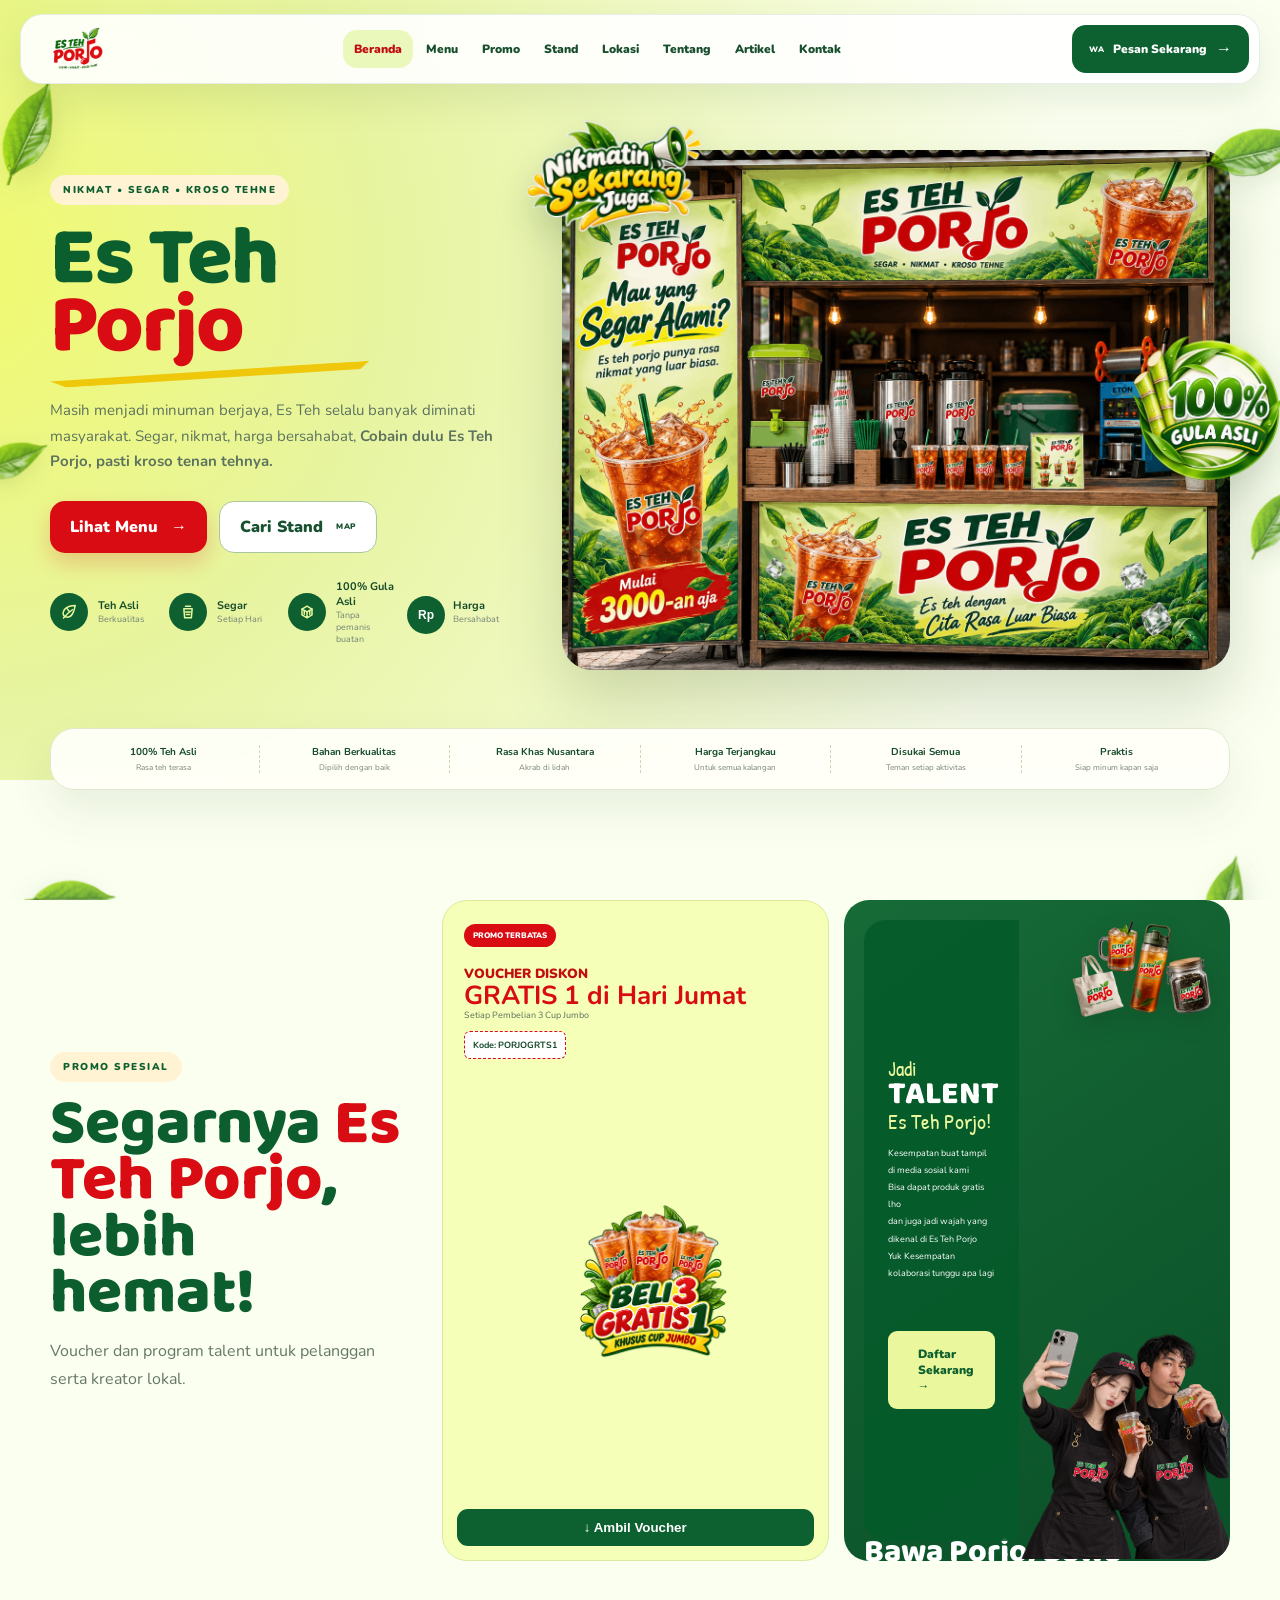
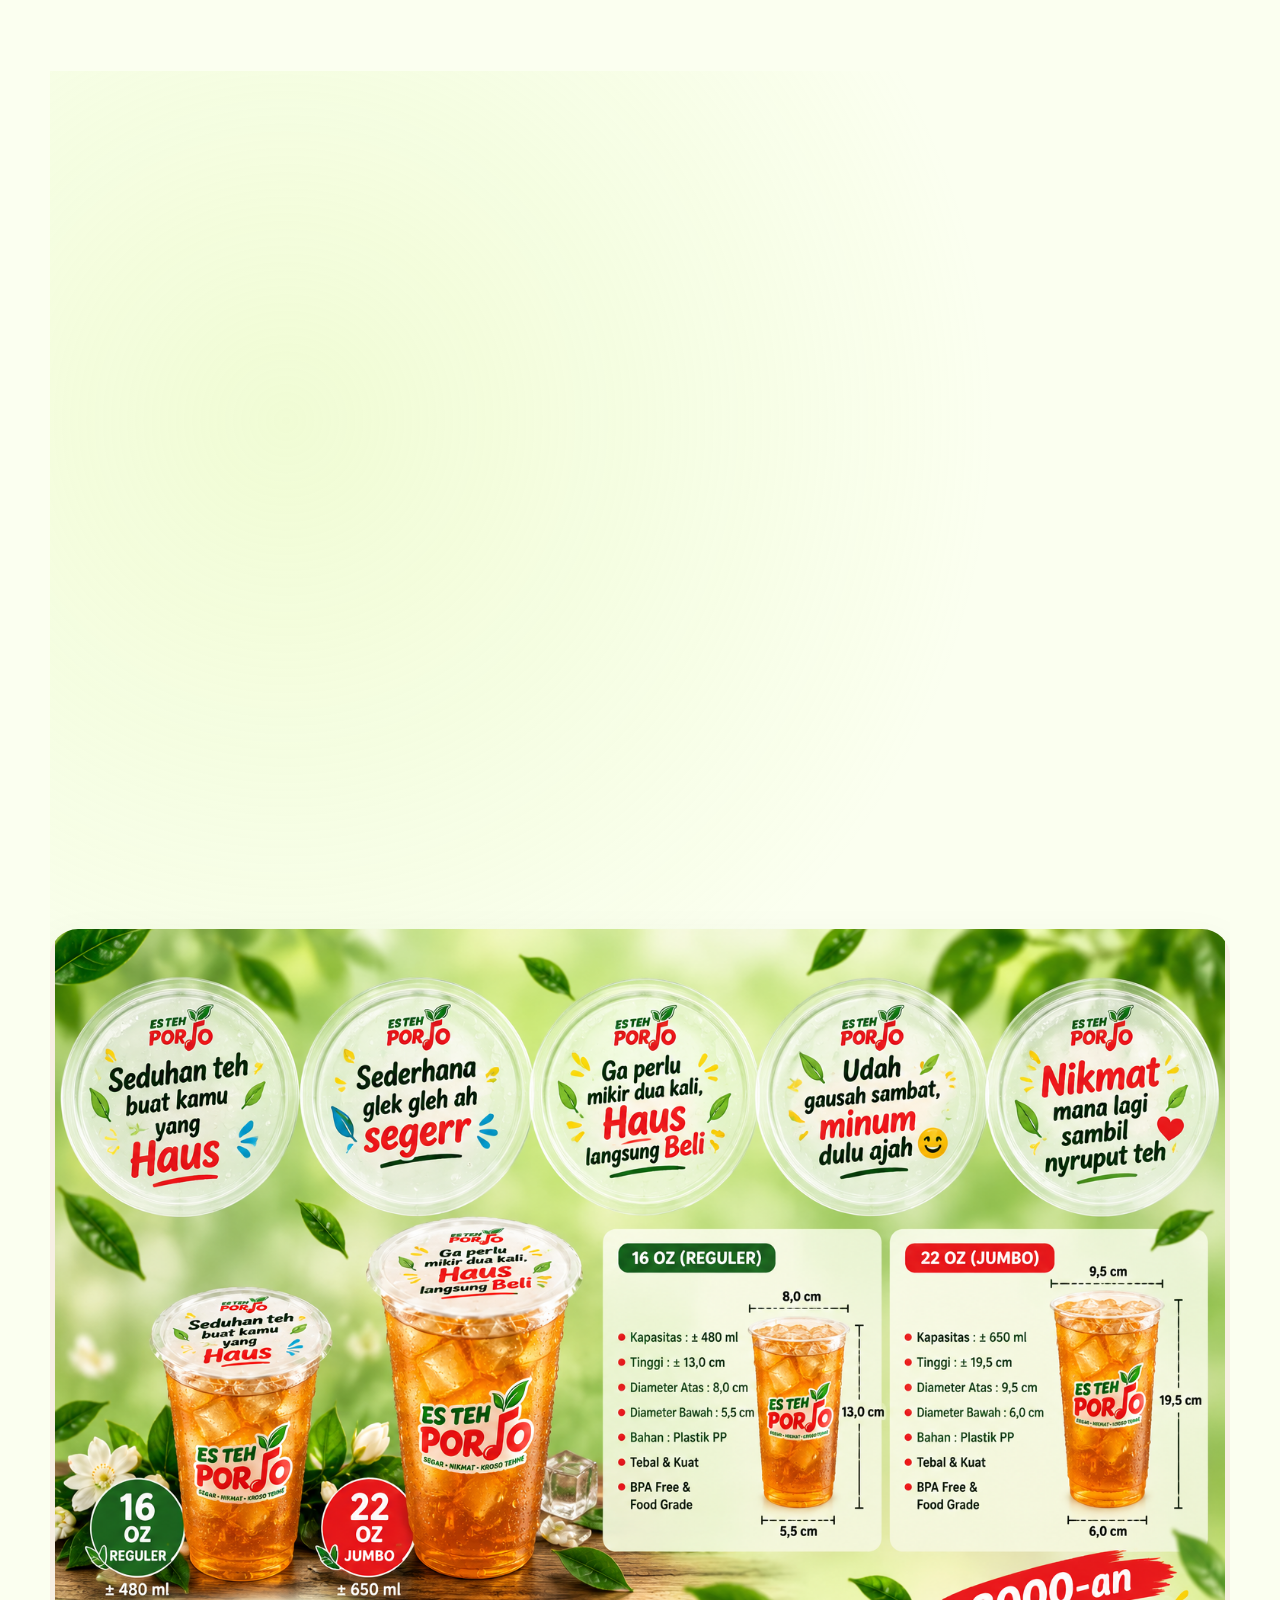
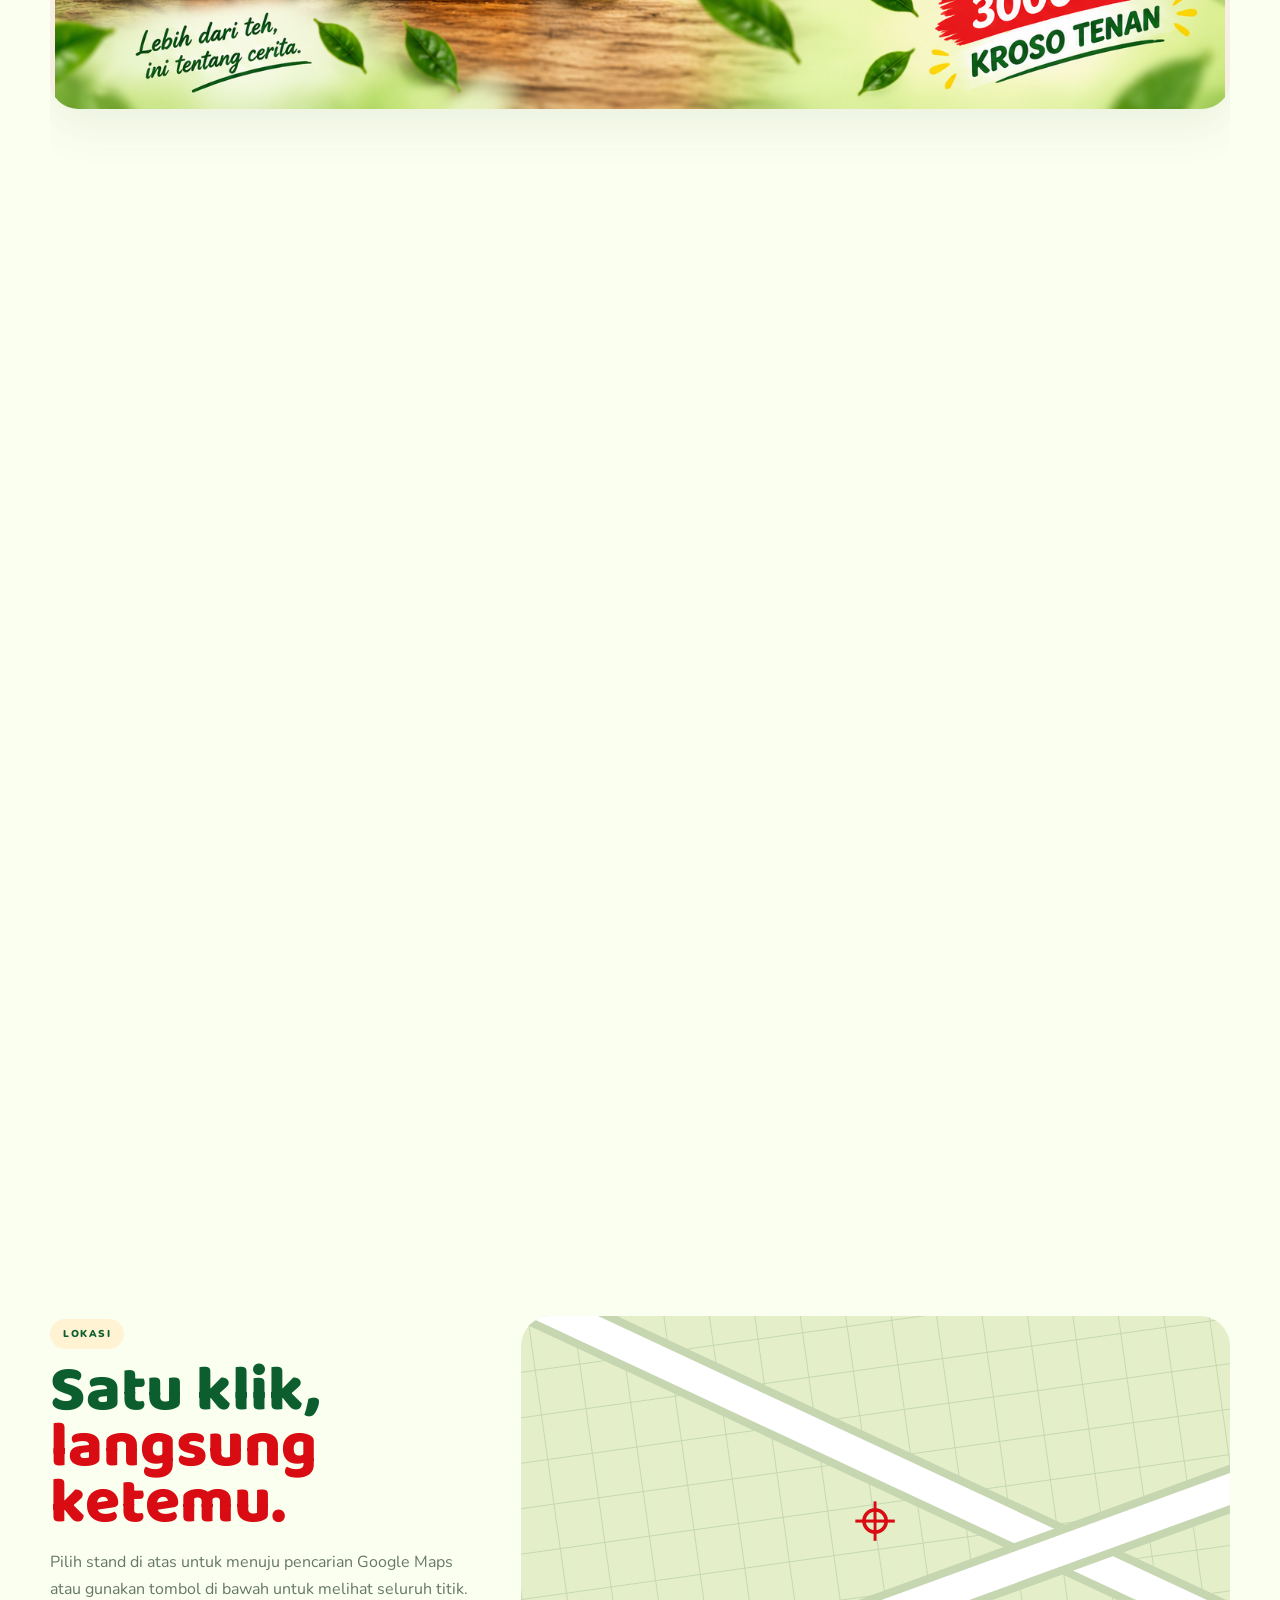
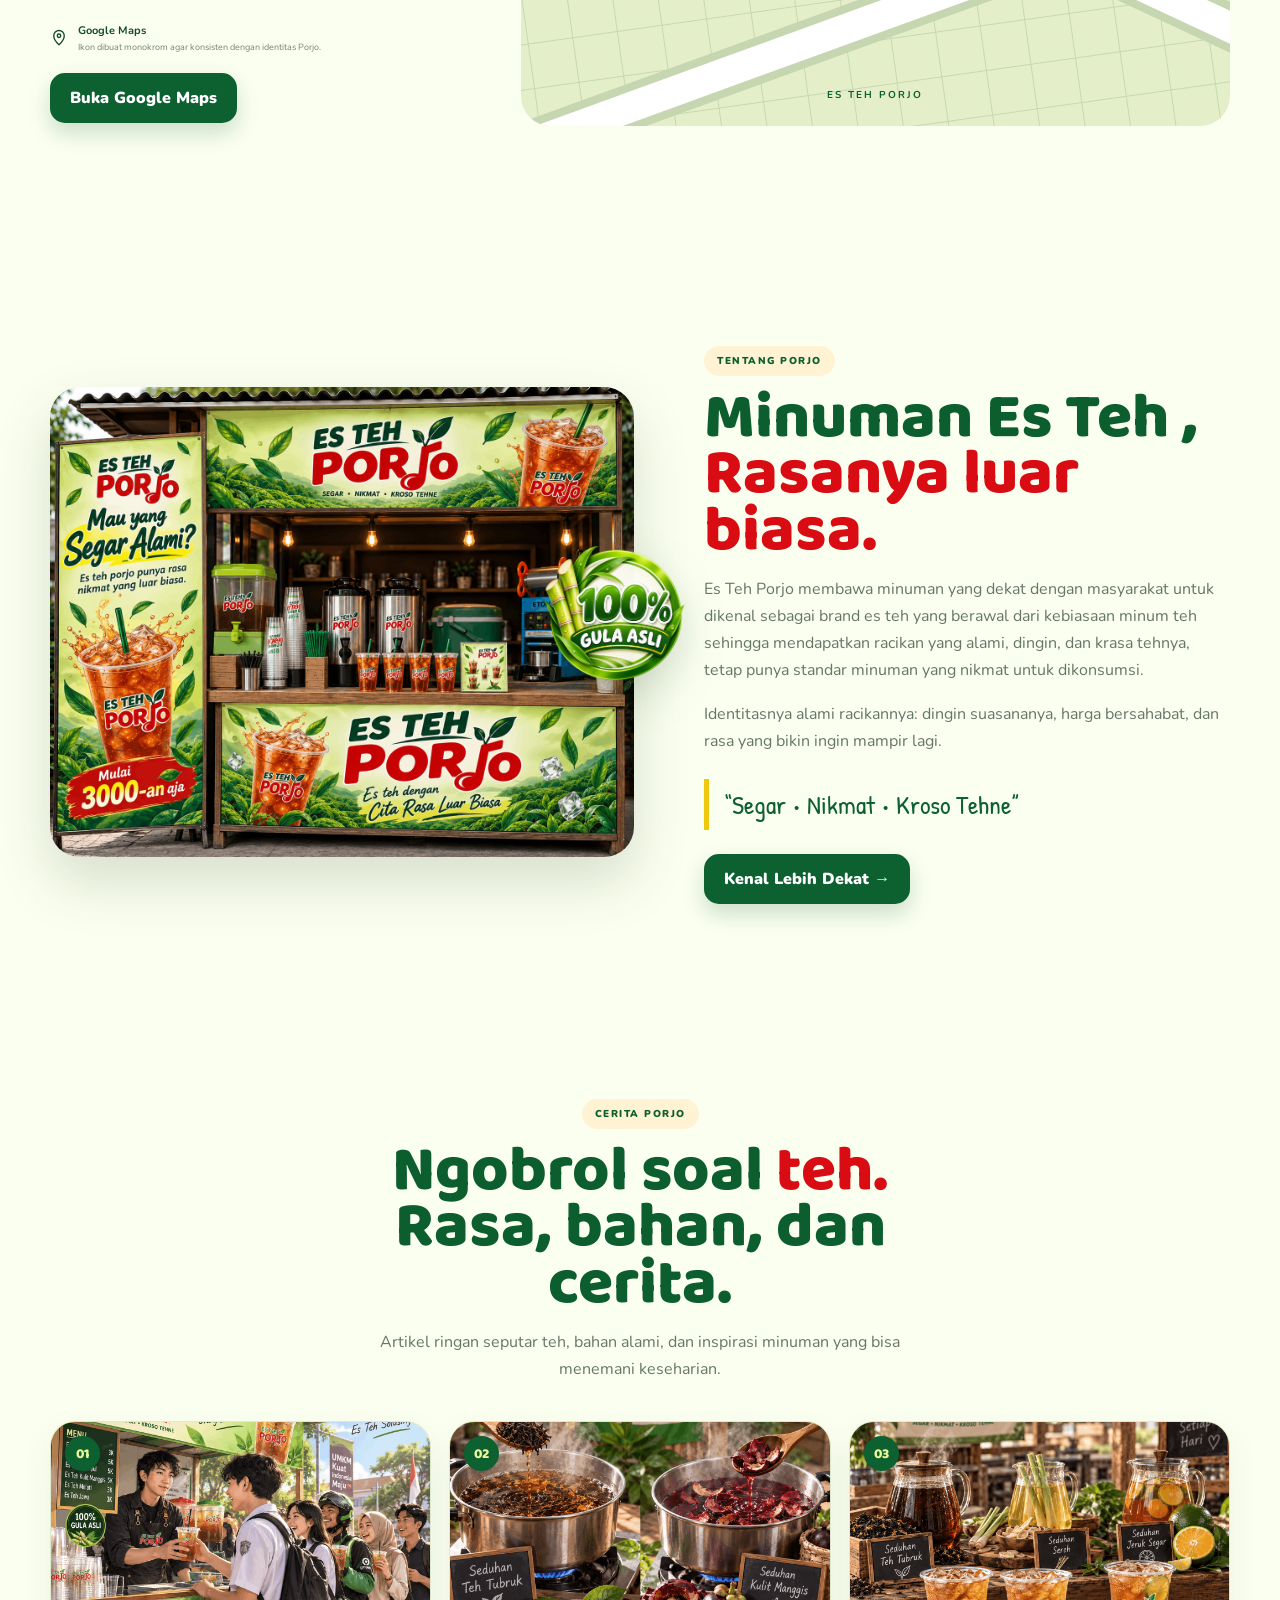
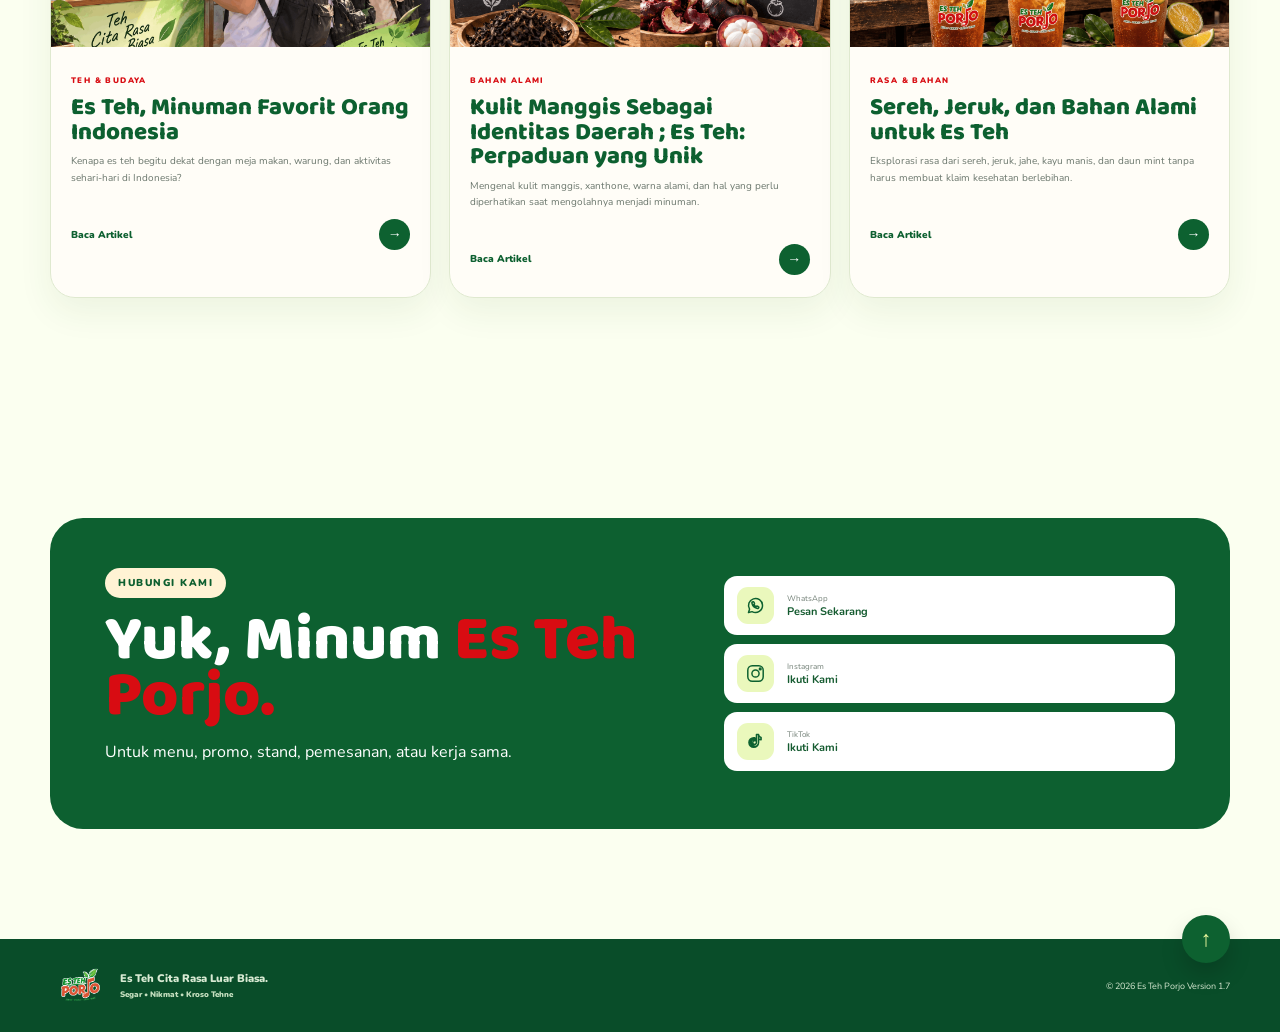
==== commit e04f037b: "Update index.html" ====
--- a/index.html
+++ b/index.html
@@ -200,6 +200,20 @@
   alt="Merchandise Es Teh Porjo"
   class="talent-merchandise"
 >
+            <div class="talent-merchandise-info">
+  <h3>Bawa Porjo, Bawa Cerita!</h3>
+  <p>
+    Merchandise eksklusif Es Teh Porjo.
+    Temani aktivitasmu dengan gaya yang lebih segar.
+  </p>
+  <a
+    href="#merchandise"
+    class="talent-merchandise-cta"
+  >
+    Jelajahi Merchandise
+    <span aria-hidden="true">↗</span>
+  </a>
+</div>
             <img
               class="talent-image"
               src="assets/talent.png"
--- a/style.css
+++ b/style.css
@@ -2099,4 +2099,75 @@
     right: -12px;
   }
 }
-
+/* =========================================
+   ES TEH PORJO — MOBILE TALENT CARD
+   Merchandise lebih besar dan turun
+   ========================================= */
+
+@media (max-width: 768px) {
+  .talent-card {
+    position: relative;
+    overflow: hidden;
+    min-height: 700px;
+  }
+
+  /* Merchandise di kanan atas, lebih besar dan turun */
+  .merchandise-preview {
+    position: absolute;
+    top: 95px;
+    right: 12px;
+    width: 43%;
+    max-width: 240px;
+    margin: 0;
+    z-index: 2;
+  }
+
+  .merchandise-preview img {
+    width: 100%;
+    height: auto;
+    object-fit: contain;
+  }
+
+  /* Area teks tetap di kiri */
+  .talent-content {
+    position: relative;
+    z-index: 3;
+    max-width: 55%;
+  }
+}
+
+/* =========================================
+   ES TEH PORJO — FIX MERCHANDISE MOBILE
+   Selector sesuai HTML website asli
+   ========================================= */
+
+@media screen and (max-width: 560px) {
+  .talent {
+    position: relative;
+    overflow: hidden;
+    min-height: 700px;
+  }
+
+  /* Merchandise lebih besar dan turun */
+  .talent img.talent-merchandise {
+    position: absolute !important;
+    top: 100px !important;
+    right: 8px !important;
+    width: 180px !important;
+    height: 155px !important;
+    max-width: none !important;
+    object-fit: contain;
+    z-index: 4;
+    transform: none;
+  }
+
+  /* Foto talent tetap di bagian bawah */
+  .talent img.talent-image {
+    width: 250px;
+    height: 250px;
+    right: -12px;
+    bottom: 0;
+    z-index: 2;
+  }
+}
+
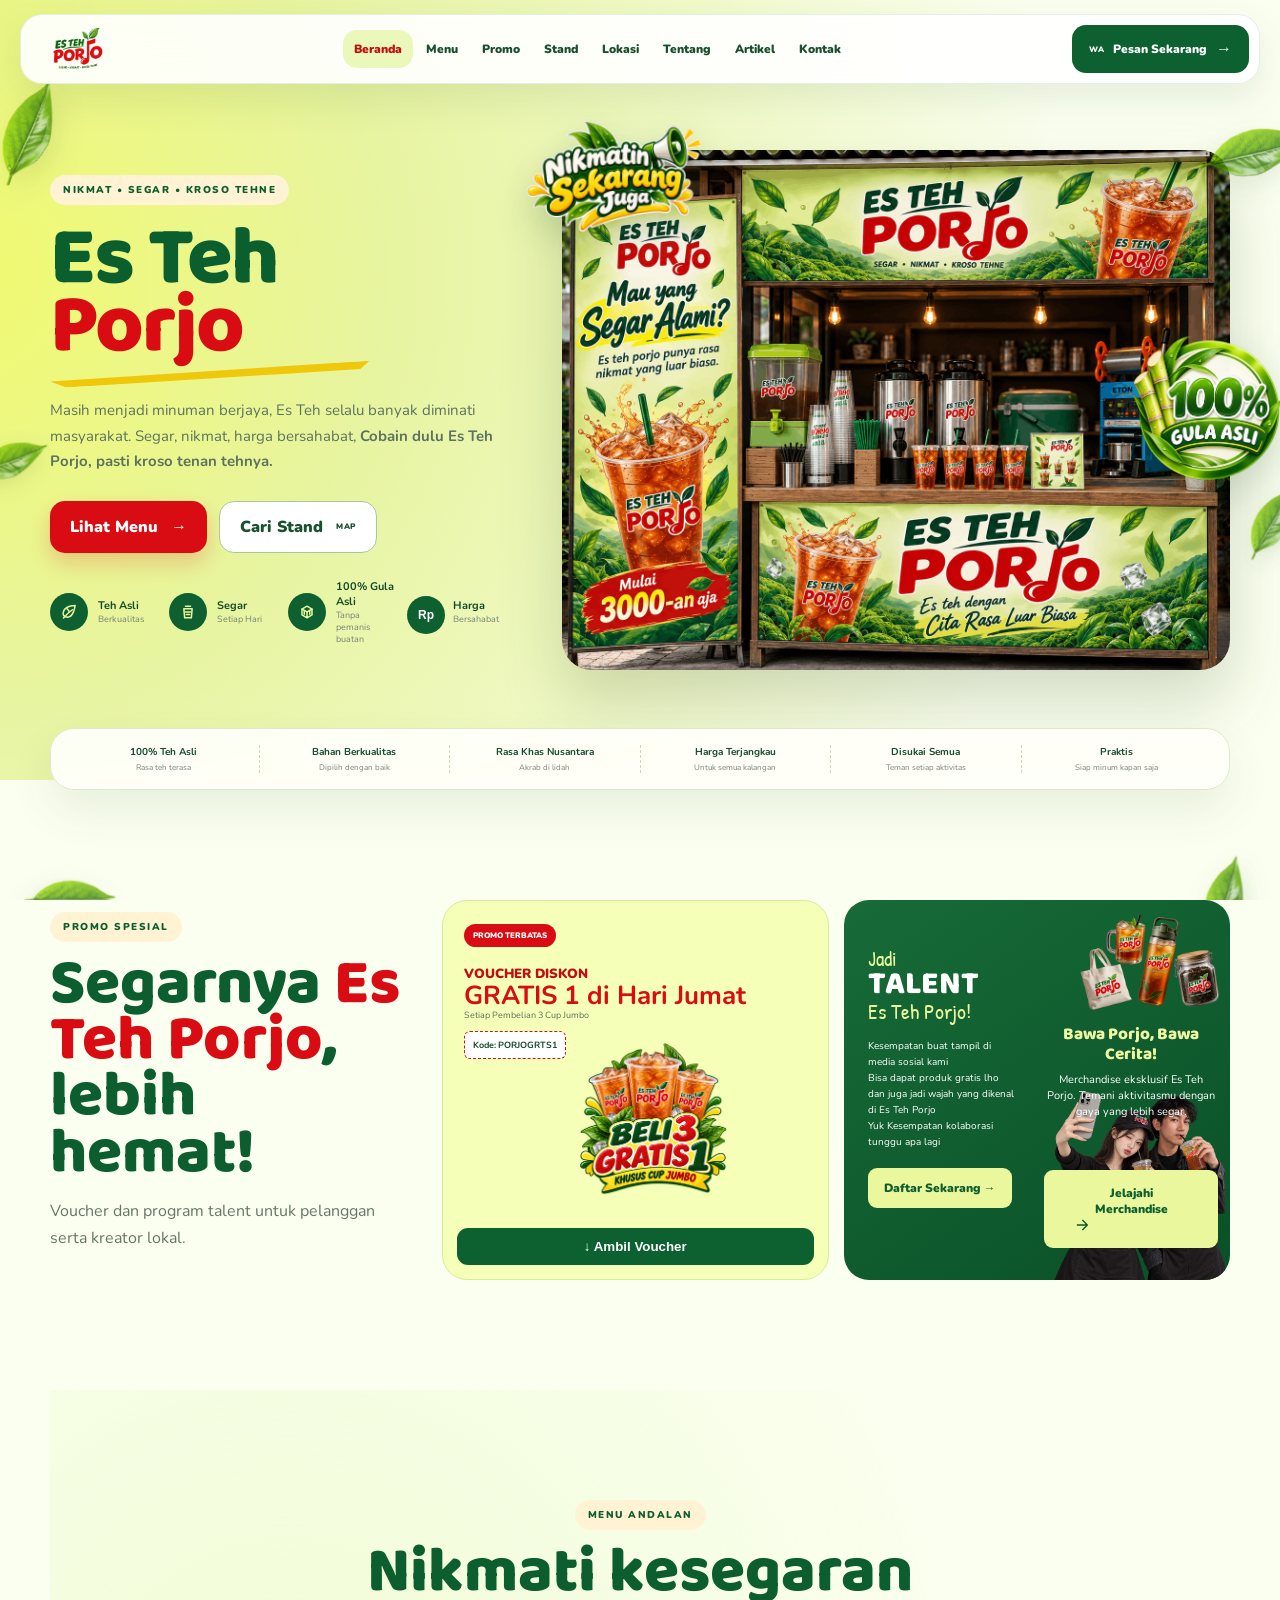
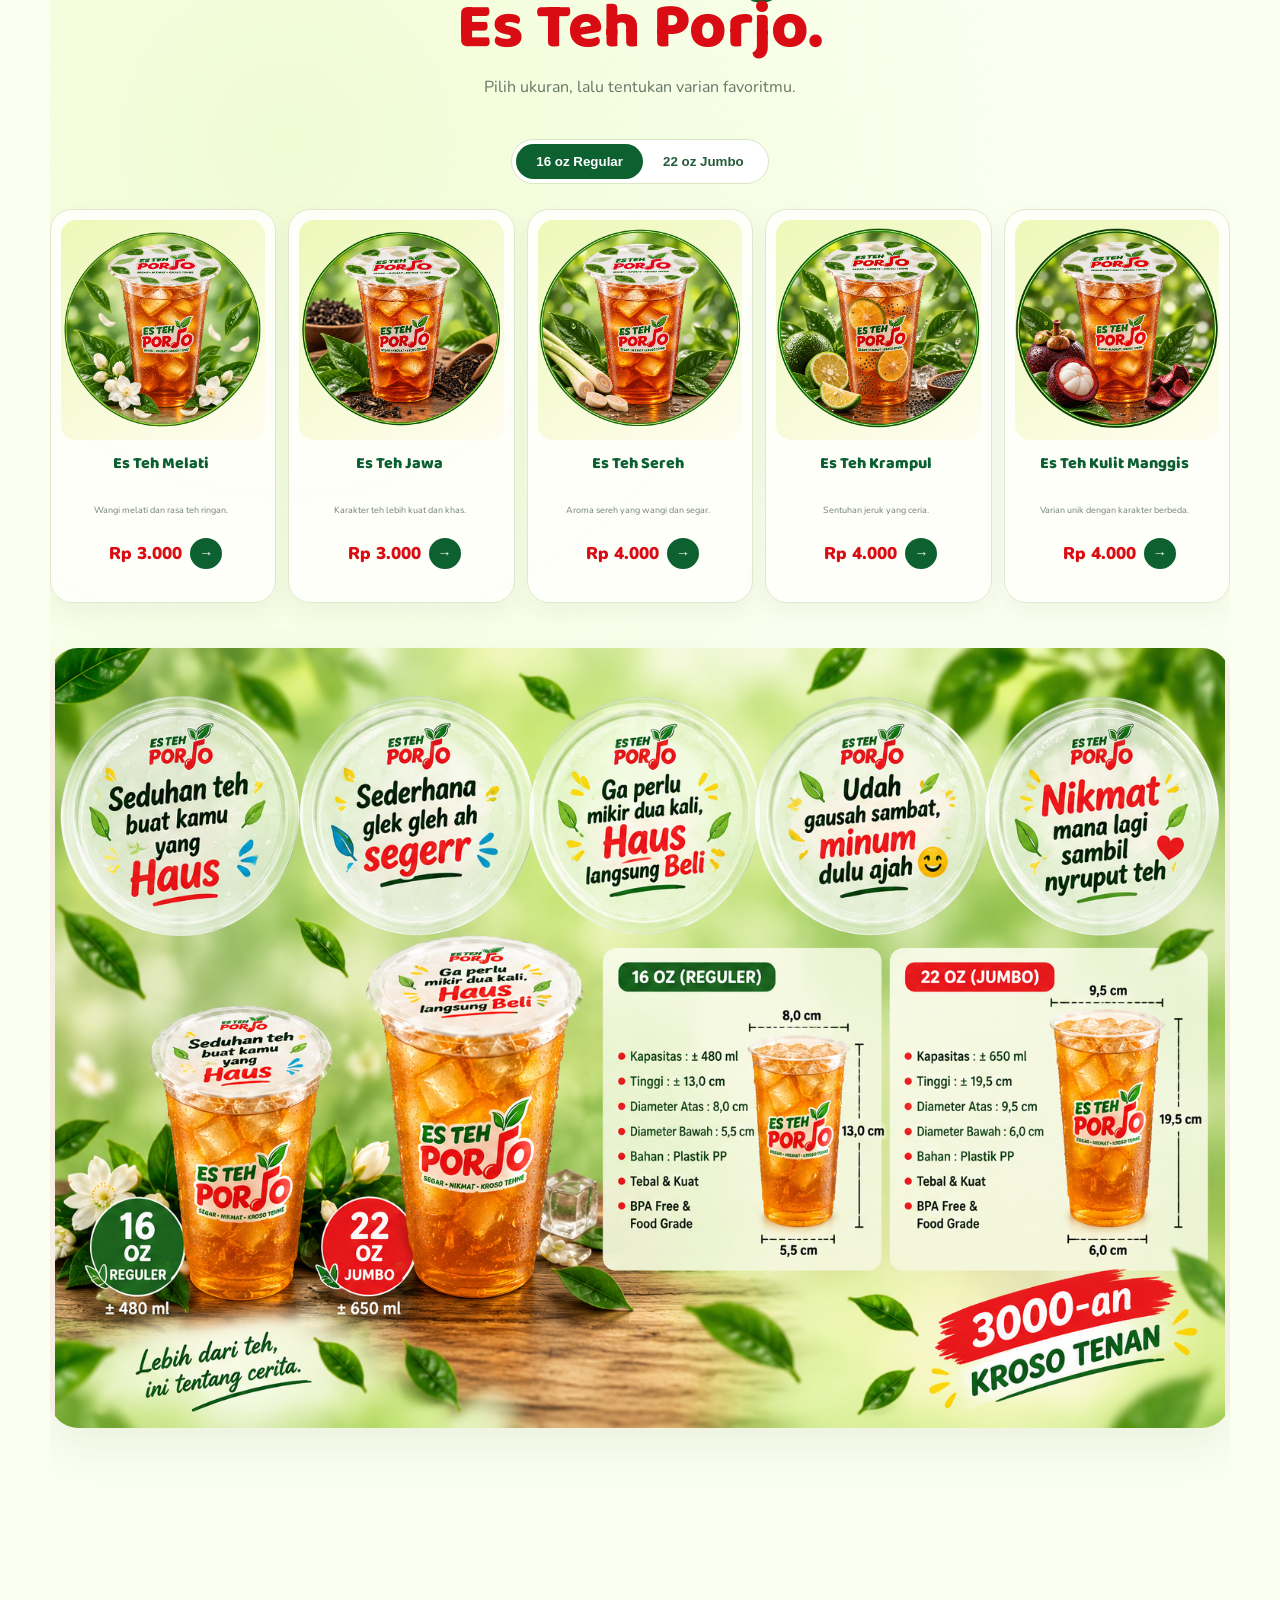
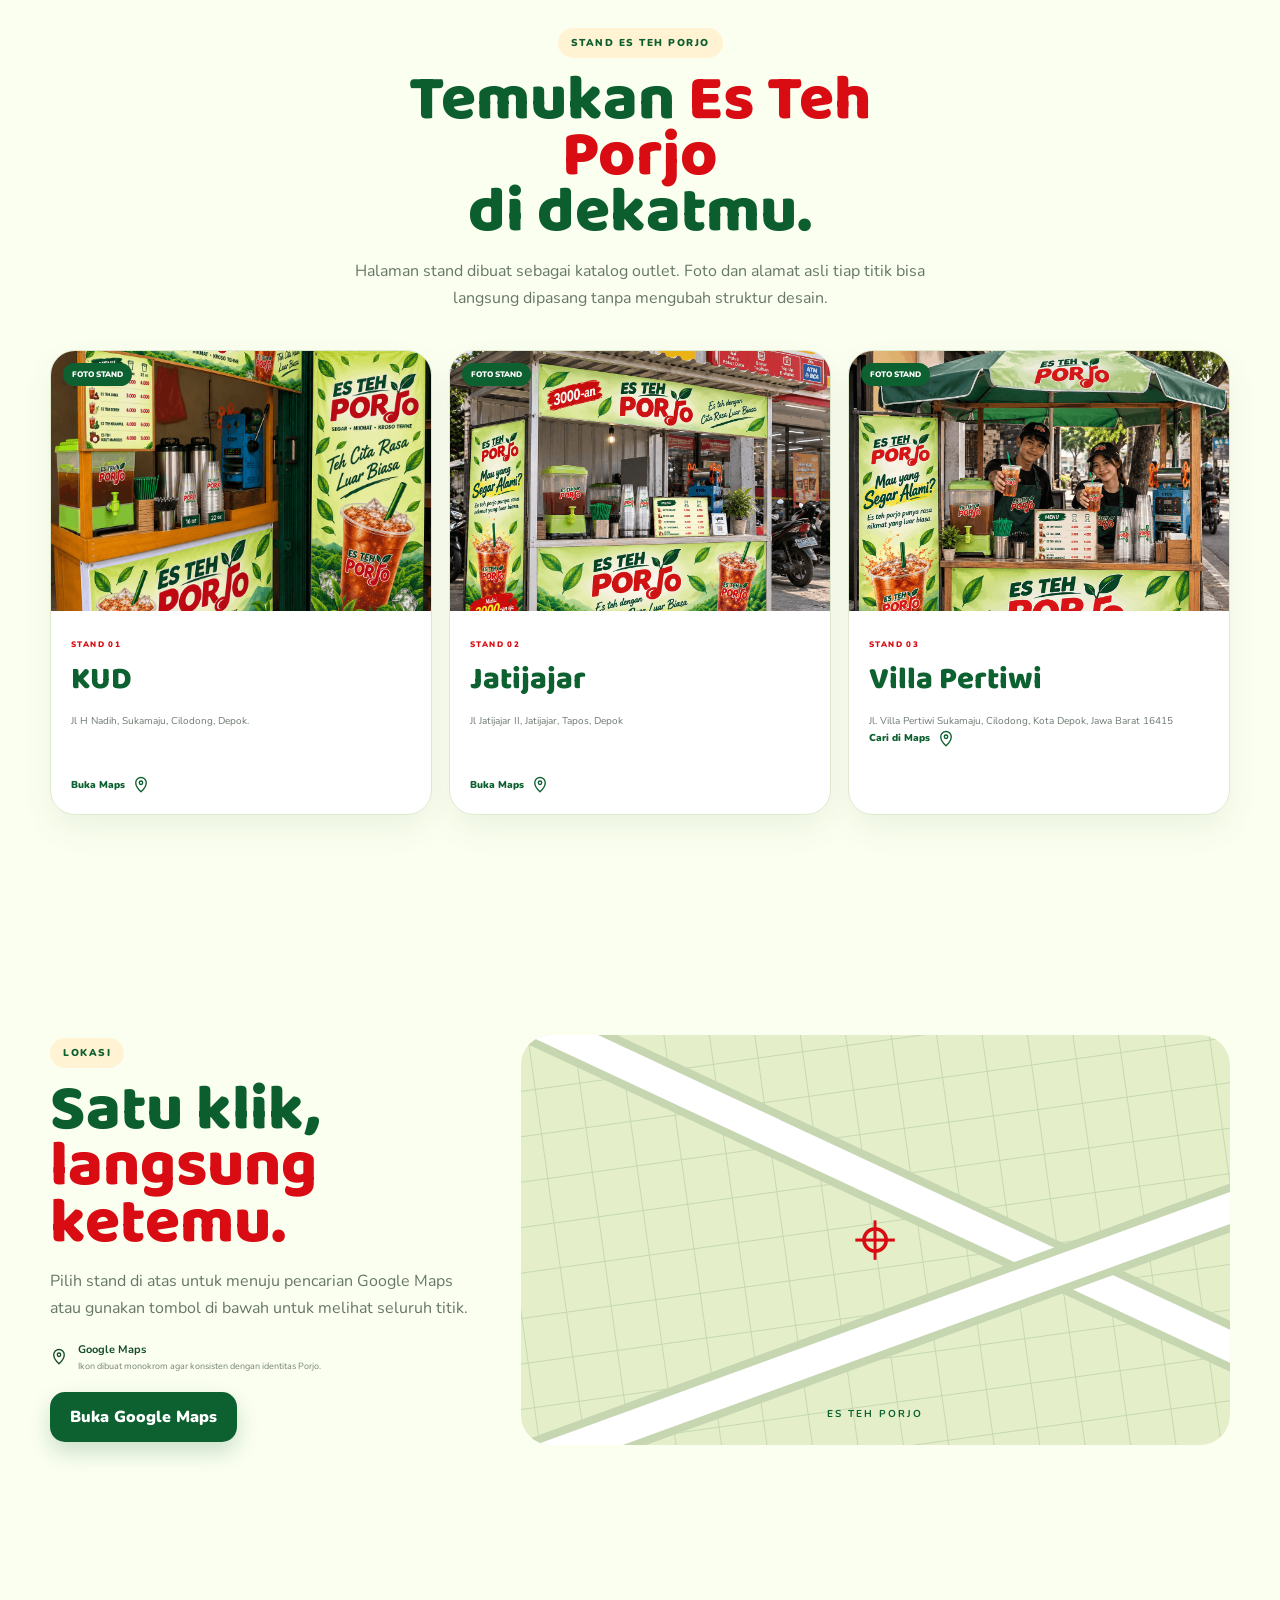
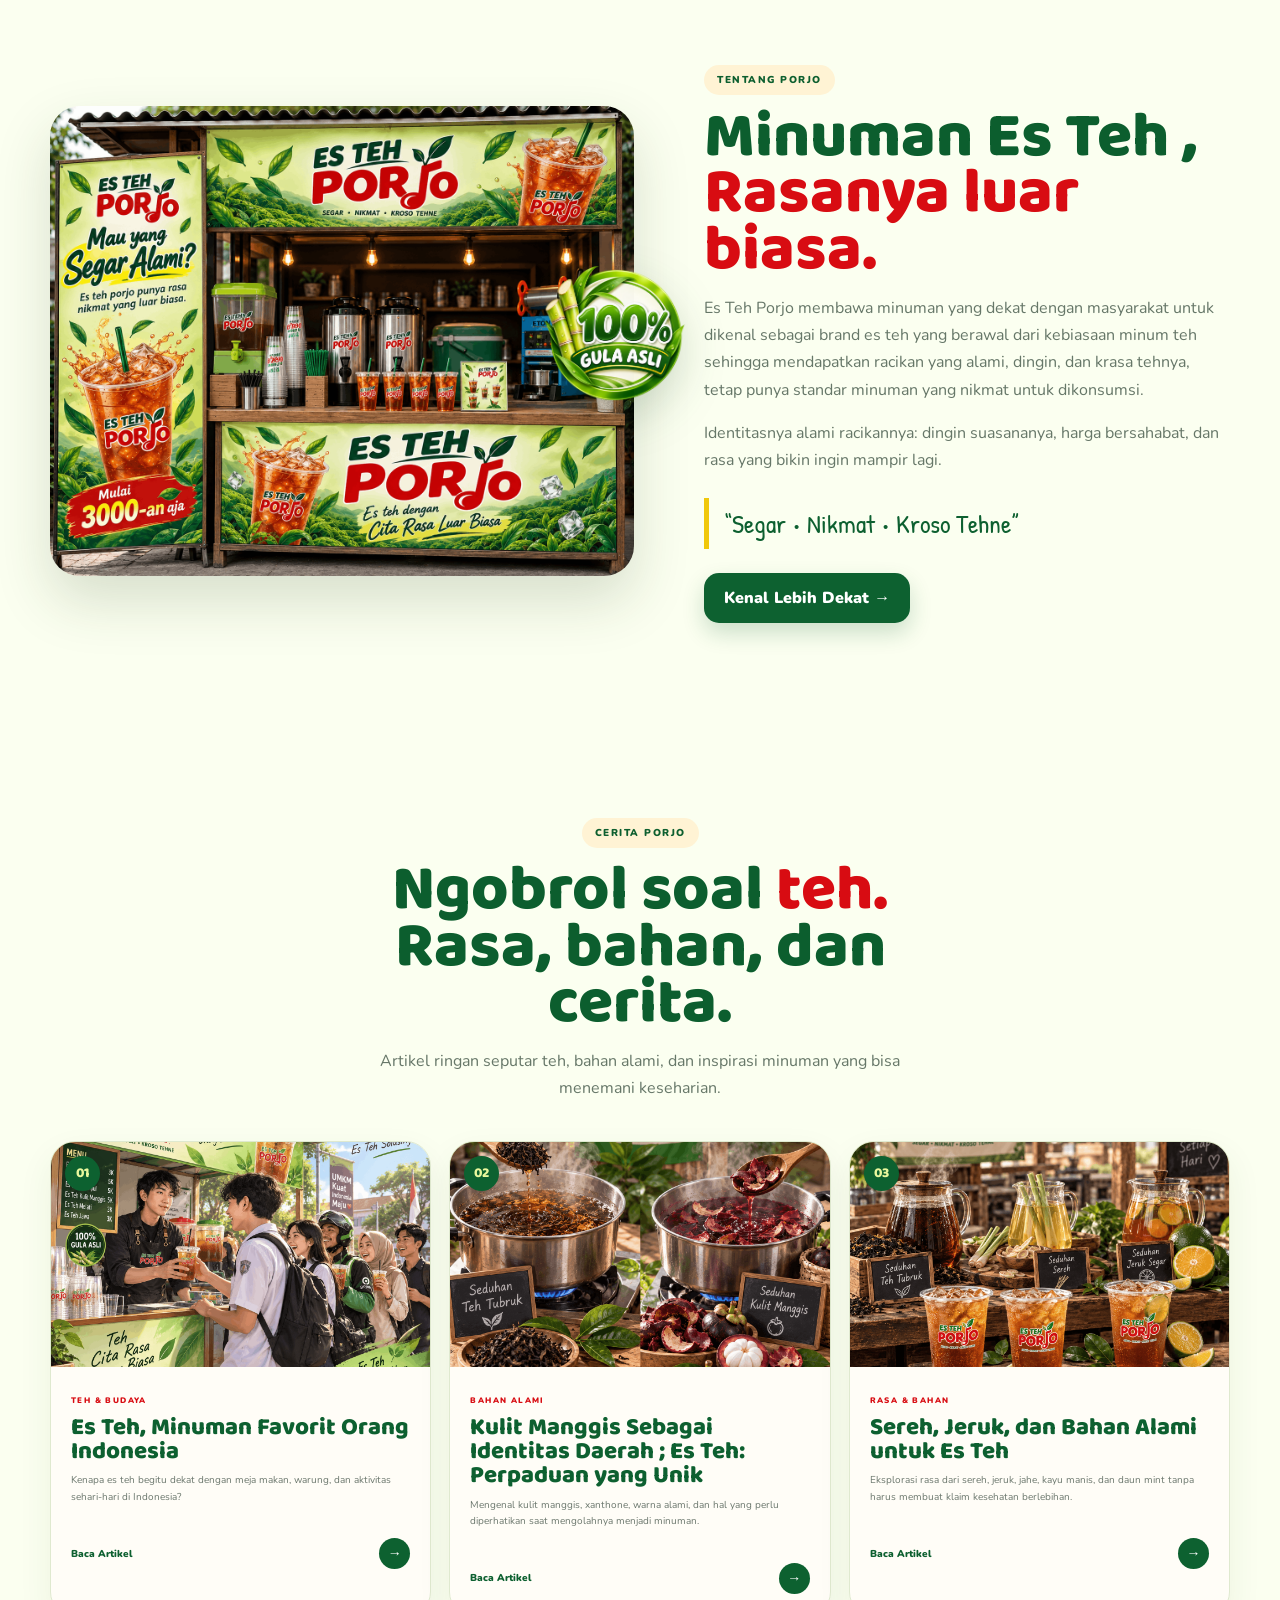
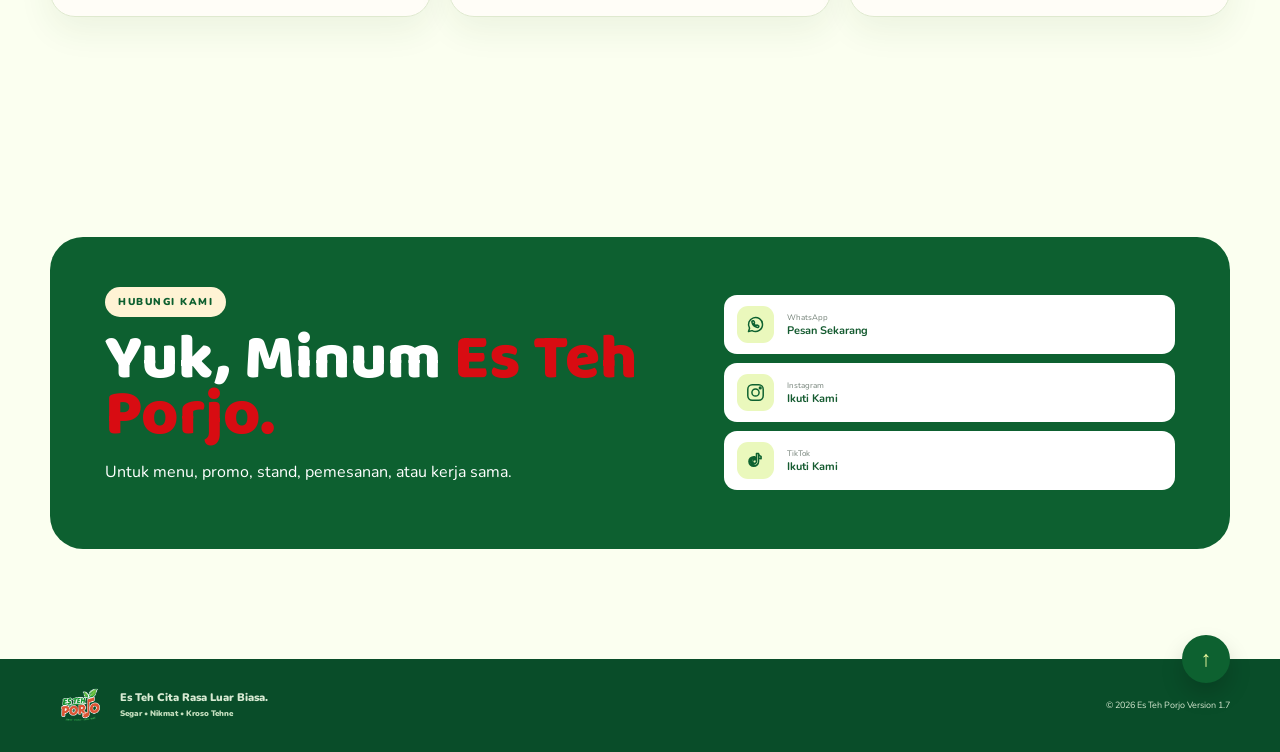
==== commit 14b0553b: "Update index.html" ====
--- a/index.html
+++ b/index.html
@@ -206,13 +206,28 @@
     Merchandise eksklusif Es Teh Porjo.
     Temani aktivitasmu dengan gaya yang lebih segar.
   </p>
-  <a
-    href="#merchandise"
-    class="talent-merchandise-cta"
+<a
+  href="#merchandise"
+  class="talent-merchandise-cta"
+>
+  Jelajahi Merchandise
+  <svg
+    class="cta-arrow"
+    width="16"
+    height="16"
+    viewBox="0 0 24 24"
+    fill="none"
+    aria-hidden="true"
   >
-    Jelajahi Merchandise
-    <span aria-hidden="true">↗</span>
-  </a>
+    <path
+      d="M5 12h14M13 5l7 7-7 7"
+      stroke="currentColor"
+      stroke-width="2"
+      stroke-linecap="round"
+      stroke-linejoin="round"
+    />
+  </svg>
+</a>
 </div>
             <img
               class="talent-image"
--- a/style.css
+++ b/style.css
@@ -2065,109 +2065,398 @@
     flex-direction: column;
   }
 }
-
-/* Merchandise mengisi ruang kosong di atas talent */
-.talent-merchandise {
+/* ==========================================
+   ES TEH PORJO — PROMO TALENT & MERCHANDISE
+   FIX: CARD TIDAK MEMANJANG BERLEBIHAN
+   ========================================== */
+
+.talent {
+  position: relative;
+  isolation: isolate;
+  overflow: hidden;
+  min-height: 380px;
+  height: auto;
+  border-radius: 25px;
+  box-sizing: border-box;
+}
+
+/* Area teks utama */
+.talent-copy {
+  position: relative;
+  z-index: 3;
+  width: 48%;
+  min-height: 0;
+  padding: 24px 12px 22px 4px;
+  background: transparent;
+  border-radius: 0;
+  display: flex;
+  flex-direction: column;
+  justify-content: flex-start;
+  box-sizing: border-box;
+}
+
+.talent-copy ul {
+  padding-left: 0;
+  margin: 12px 0 0;
+  max-width: 100%;
+  font-size: 10px;
+  line-height: 1.6;
+}
+
+.talent-copy .talent-cta {
+  align-self: flex-start;
+  margin-top: 18px;
+  padding: 12px 16px;
+}
+
+/* Merchandise di bagian atas kanan */
+.talent img.talent-merchandise {
   position: absolute;
   z-index: 2;
-  top: 12px;
-  right: 18px;
+  top: 10px;
+  right: 10px;
   width: 145px;
-  height: 115px;
+  height: 105px;
   object-fit: contain;
-  filter: drop-shadow(0 8px 12px rgba(0, 0, 0, 0.15));
   pointer-events: none;
-  transition: transform 0.3s ease;
-}
-
-.talent:hover .talent-merchandise {
-  transform: translateY(-4px) rotate(-3deg);
-}
-
-/* Pastikan gambar tidak mengganggu teks di layar kecil */
+}
+
+/* Informasi merchandise */
+.talent-merchandise-info {
+  position: absolute;
+  z-index: 4;
+  top: 125px;
+  right: 12px;
+  width: 45%;
+  max-width: 230px;
+  text-align: center;
+  box-sizing: border-box;
+}
+
+.talent-merchandise-info h3 {
+  margin: 0 0 6px;
+  color: #f0f8a1;
+  font-size: 17px;
+  line-height: 1.2;
+  font-weight: 800;
+}
+
+.talent-merchandise-info p {
+  margin: 0 0 10px;
+  color: #fff;
+  font-size: 11px;
+  line-height: 1.45;
+}
+
+.talent-merchandise-cta {
+  display: inline-flex;
+  align-items: center;
+  justify-content: center;
+  gap: 6px;
+  padding: 10px 12px;
+  border-radius: 10px;
+  background: #f0f8a1;
+  color: #075a32;
+  text-decoration: none;
+  font-size: 10px;
+  font-weight: 800;
+  transition: background .2s ease, transform .2s ease;
+}
+
+.talent-merchandise-cta:hover {
+  background: #fff;
+  transform: translateY(-2px);
+}
+
+/* Foto talent tetap di bagian bawah */
+.talent img.talent-image {
+  position: absolute;
+  z-index: 1;
+  right: -12px;
+  bottom: 0;
+  width: 205px;
+  height: 205px;
+  object-fit: contain;
+  pointer-events: none;
+}
+
+/* Tablet */
+@media (min-width: 561px) and (max-width: 820px) {
+  .talent {
+    min-height: 400px;
+  }
+
+  .talent img.talent-merchandise {
+    width: 125px;
+    height: 95px;
+  }
+
+  .talent-merchandise-info {
+    top: 115px;
+    width: 47%;
+  }
+
+  .talent img.talent-image {
+    width: 180px;
+    height: 180px;
+  }
+}
+
+/* Mobile */
 @media (max-width: 560px) {
-  .talent-merchandise {
-    width: 100px;
-    height: 90px;
-    top: 10px;
+  .talent {
+    min-height: 430px;
+    height: auto;
+  }
+
+  .talent-copy {
+    width: 57%;
+    padding: 24px 0 18px;
+  }
+
+  .talent h3 {
+    font-size: 27px;
+    line-height: .9;
+  }
+
+  .talent h3 i {
+    font-size: 19px;
+  }
+
+  .talent-copy ul {
+    font-size: 9px;
+    line-height: 1.5;
+  }
+
+  .talent-copy .talent-cta {
+    margin-top: 12px;
+    padding: 10px 12px;
+    font-size: 10px;
+  }
+
+  .talent img.talent-merchandise {
+    top: 12px;
+    right: 4px;
+    width: 125px;
+    height: 95px;
+  }
+
+  .talent-merchandise-info {
+    top: 125px;
     right: 8px;
-  }
-
-  .talent-image {
-    width: 190px;
-    height: 190px;
+    width: 46%;
+    max-width: none;
+  }
+
+  .talent-merchandise-info h3 {
+    font-size: 15px;
+  }
+
+  .talent-merchandise-info p {
+    font-size: 10px;
+    line-height: 1.4;
+  }
+
+  .talent-merchandise-cta {
+    padding: 9px 8px;
+    font-size: 9px;
+  }
+
+  .talent img.talent-image {
+    width: 170px;
+    height: 170px;
     right: -12px;
-  }
-}
-/* =========================================
-   ES TEH PORJO — MOBILE TALENT CARD
-   Merchandise lebih besar dan turun
-   ========================================= */
-
-@media (max-width: 768px) {
-  .talent-card {
-    position: relative;
-    overflow: hidden;
-    min-height: 700px;
-  }
-
-  /* Merchandise di kanan atas, lebih besar dan turun */
-  .merchandise-preview {
-    position: absolute;
-    top: 95px;
-    right: 12px;
-    width: 43%;
-    max-width: 240px;
-    margin: 0;
-    z-index: 2;
-  }
-
-  .merchandise-preview img {
-    width: 100%;
-    height: auto;
-    object-fit: contain;
-  }
-
-  /* Area teks tetap di kiri */
-  .talent-content {
-    position: relative;
-    z-index: 3;
-    max-width: 55%;
-  }
-}
-
-/* =========================================
-   ES TEH PORJO — FIX MERCHANDISE MOBILE
-   Selector sesuai HTML website asli
-   ========================================= */
-
-@media screen and (max-width: 560px) {
+    bottom: 0;
+  }
+}
+
+/* ==========================================
+   PORJO — FIX MERCHANDISE AGAR TIDAK
+   MENUTUPI FOTO TALENT
+   ========================================== */
+
+@media (max-width: 560px) {
   .talent {
-    position: relative;
-    overflow: hidden;
-    min-height: 700px;
-  }
-
-  /* Merchandise lebih besar dan turun */
+    position: relative !important;
+    min-height: 0 !important;
+    height: 430px !important;
+    overflow: hidden !important;
+  }
+
+  /* Merchandise tetap di kanan atas */
   .talent img.talent-merchandise {
     position: absolute !important;
-    top: 100px !important;
+    top: 20px !important;
     right: 8px !important;
-    width: 180px !important;
-    height: 155px !important;
-    max-width: none !important;
-    object-fit: contain;
-    z-index: 4;
-    transform: none;
-  }
-
-  /* Foto talent tetap di bagian bawah */
+    width: 125px !important;
+    height: 100px !important;
+    object-fit: contain !important;
+    z-index: 3 !important;
+  }
+
+  /* Informasi merchandise naik agar tidak menimpa talent */
+  .talent .talent-merchandise-info {
+    position: absolute !important;
+    top: 205px !important;
+    right: 10px !important;
+    left: auto !important;
+    bottom: auto !important;
+    width: 44% !important;
+    max-width: 190px !important;
+    margin: 0 !important;
+    text-align: center !important;
+    z-index: 4 !important;
+  }
+
+  .talent .talent-merchandise-info h3 {
+    margin: 0 0 6px !important;
+    font-size: 14px !important;
+    line-height: 1.25 !important;
+  }
+
+  .talent .talent-merchandise-info p {
+    margin: 0 0 10px !important;
+    font-size: 10px !important;
+    line-height: 1.4 !important;
+  }
+
+  /* Tombol ringkas, tidak selebar kartu */
+  .talent a.talent-merchandise-cta {
+    display: inline-flex !important;
+    position: relative !important;
+    width: auto !important;
+    max-width: 100% !important;
+    min-width: 0 !important;
+    min-height: 0 !important;
+    height: auto !important;
+    padding: 10px 12px !important;
+    margin: 0 !important;
+    box-sizing: border-box !important;
+    border-radius: 10px !important;
+    font-size: 10px !important;
+    line-height: 1.3 !important;
+    white-space: normal !important;
+  }
+
+  /* Foto talent berada di bawah area CTA */
   .talent img.talent-image {
-    width: 250px;
-    height: 250px;
-    right: -12px;
-    bottom: 0;
-    z-index: 2;
-  }
-}
-
+    position: absolute !important;
+    z-index: 2 !important;
+    right: -10px !important;
+    bottom: 0 !important;
+    width: 170px !important;
+    height: 170px !important;
+    object-fit: contain !important;
+  }
+}
+
+/* ==========================================
+   PORJO — FINAL MOBILE MERCHANDISE FIX
+   ========================================== */
+
+@media (max-width: 560px) {
+
+  .talent {
+    position: relative !important;
+    height: auto !important;
+    min-height: 430px !important;
+    overflow: hidden !important;
+  }
+
+  /* Merchandise */
+  .talent img.talent-merchandise {
+    top: 12px !important;
+    right: 8px !important;
+    width: 125px !important;
+    height: 100px !important;
+    object-fit: contain !important;
+    z-index: 2 !important;
+  }
+
+  /* Blok merchandise dipindah ke atas */
+  .talent .talent-merchandise-info {
+    position: absolute !important;
+    top: 120px !important;
+    right: 8px !important;
+    left: auto !important;
+    bottom: auto !important;
+    width: 44% !important;
+    max-width: 175px !important;
+    margin: 0 !important;
+    padding: 0 !important;
+    text-align: center !important;
+    z-index: 3 !important;
+  }
+
+  .talent .talent-merchandise-info h3 {
+    margin: 0 0 6px !important;
+    font-size: 14px !important;
+    line-height: 1.25 !important;
+  }
+
+  .talent .talent-merchandise-info p {
+    margin: 0 0 9px !important;
+    font-size: 10px !important;
+    line-height: 1.4 !important;
+  }
+
+  /* Tombol profesional dan ringkas */
+  .talent a.talent-merchandise-cta {
+    display: inline-flex !important;
+    align-items: center !important;
+    justify-content: center !important;
+    gap: 8px !important;
+    width: auto !important;
+    max-width: 100% !important;
+    min-width: 0 !important;
+    height: auto !important;
+    min-height: 0 !important;
+    margin: 0 !important;
+    padding: 10px 12px !important;
+    border: 1px solid rgba(240, 248, 161, .6) !important;
+    border-radius: 9px !important;
+    background: #F0F8A1 !important;
+    color: #075A32 !important;
+    font-size: 10px !important;
+    line-height: 1.3 !important;
+    font-weight: 800 !important;
+    text-decoration: none !important;
+    box-shadow: 0 3px 8px rgba(0, 0, 0, .08);
+  }
+
+  /* Panah teks biasa, bukan emoji */
+  .talent a.talent-merchandise-cta span {
+    display: inline-block !important;
+    font-family: Arial, sans-serif !important;
+    font-size: 16px !important;
+    line-height: 1 !important;
+    color: #075A32 !important;
+    background: transparent !important;
+  }
+
+  /* Foto talent tetap di bawah */
+  .talent img.talent-image {
+    position: absolute !important;
+    right: -10px !important;
+    bottom: 0 !important;
+    width: 170px !important;
+    height: 170px !important;
+    object-fit: contain !important;
+    z-index: 4 !important;
+    pointer-events: none !important;
+  }
+}
+
+.talent-merchandise-cta .cta-label {
+  background: transparent !important;
+  color: inherit !important;
+  font-size: inherit !important;
+}
+
+.talent-merchandise-cta .cta-arrow {
+  flex-shrink: 0;
+  display: block;
+  color: #075A32;
+}
+
+
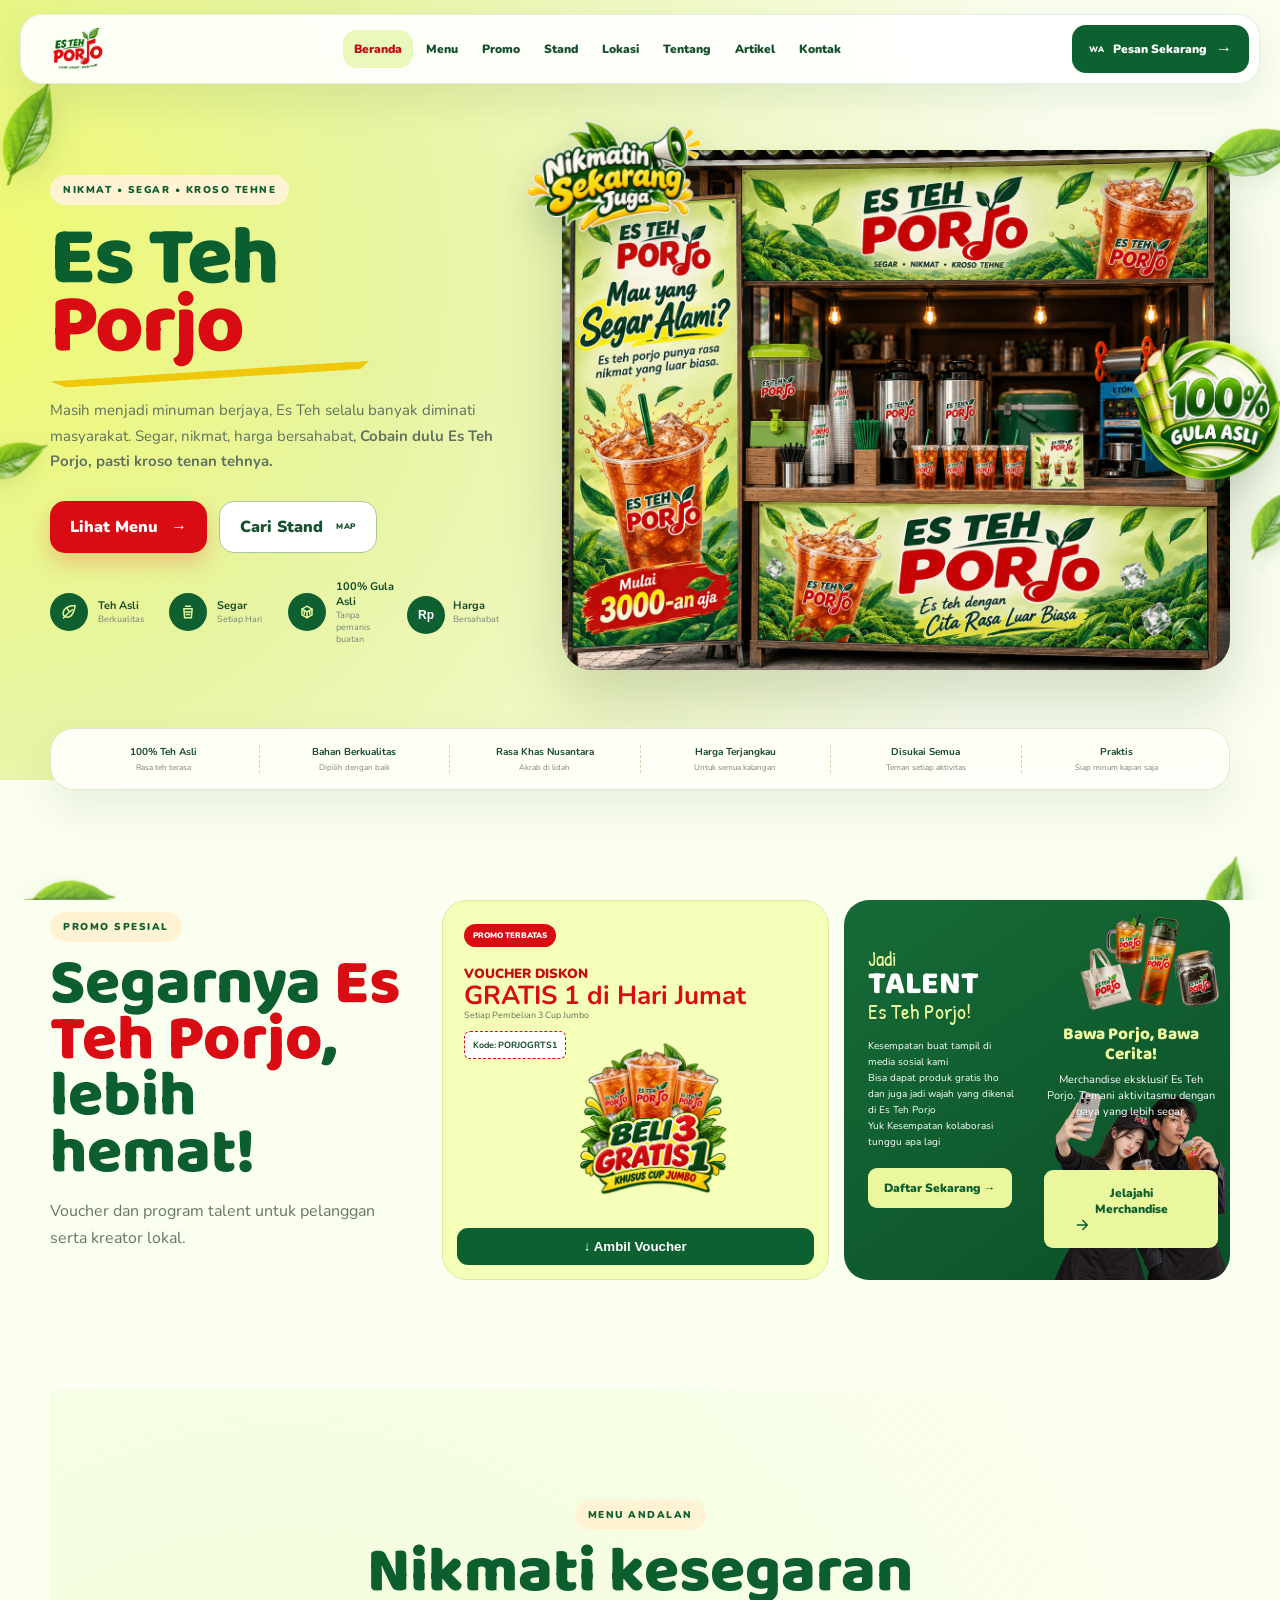
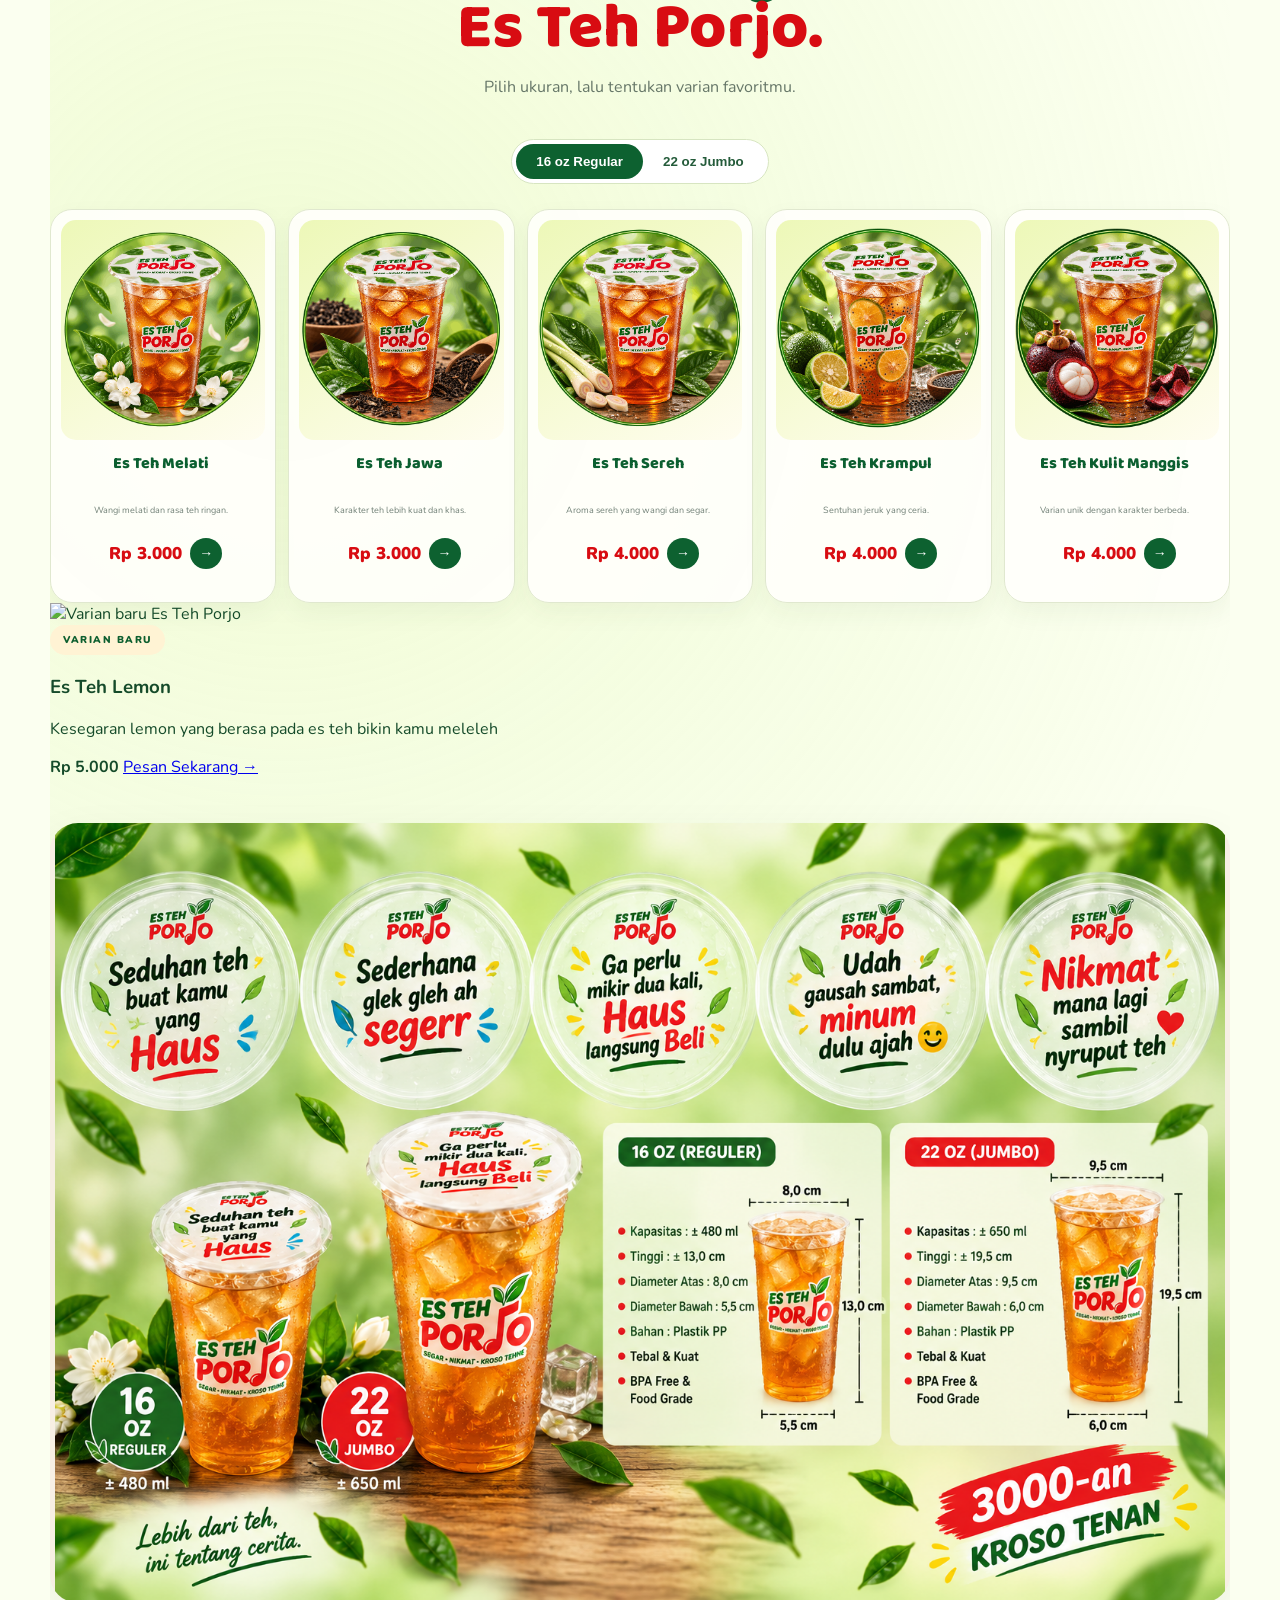
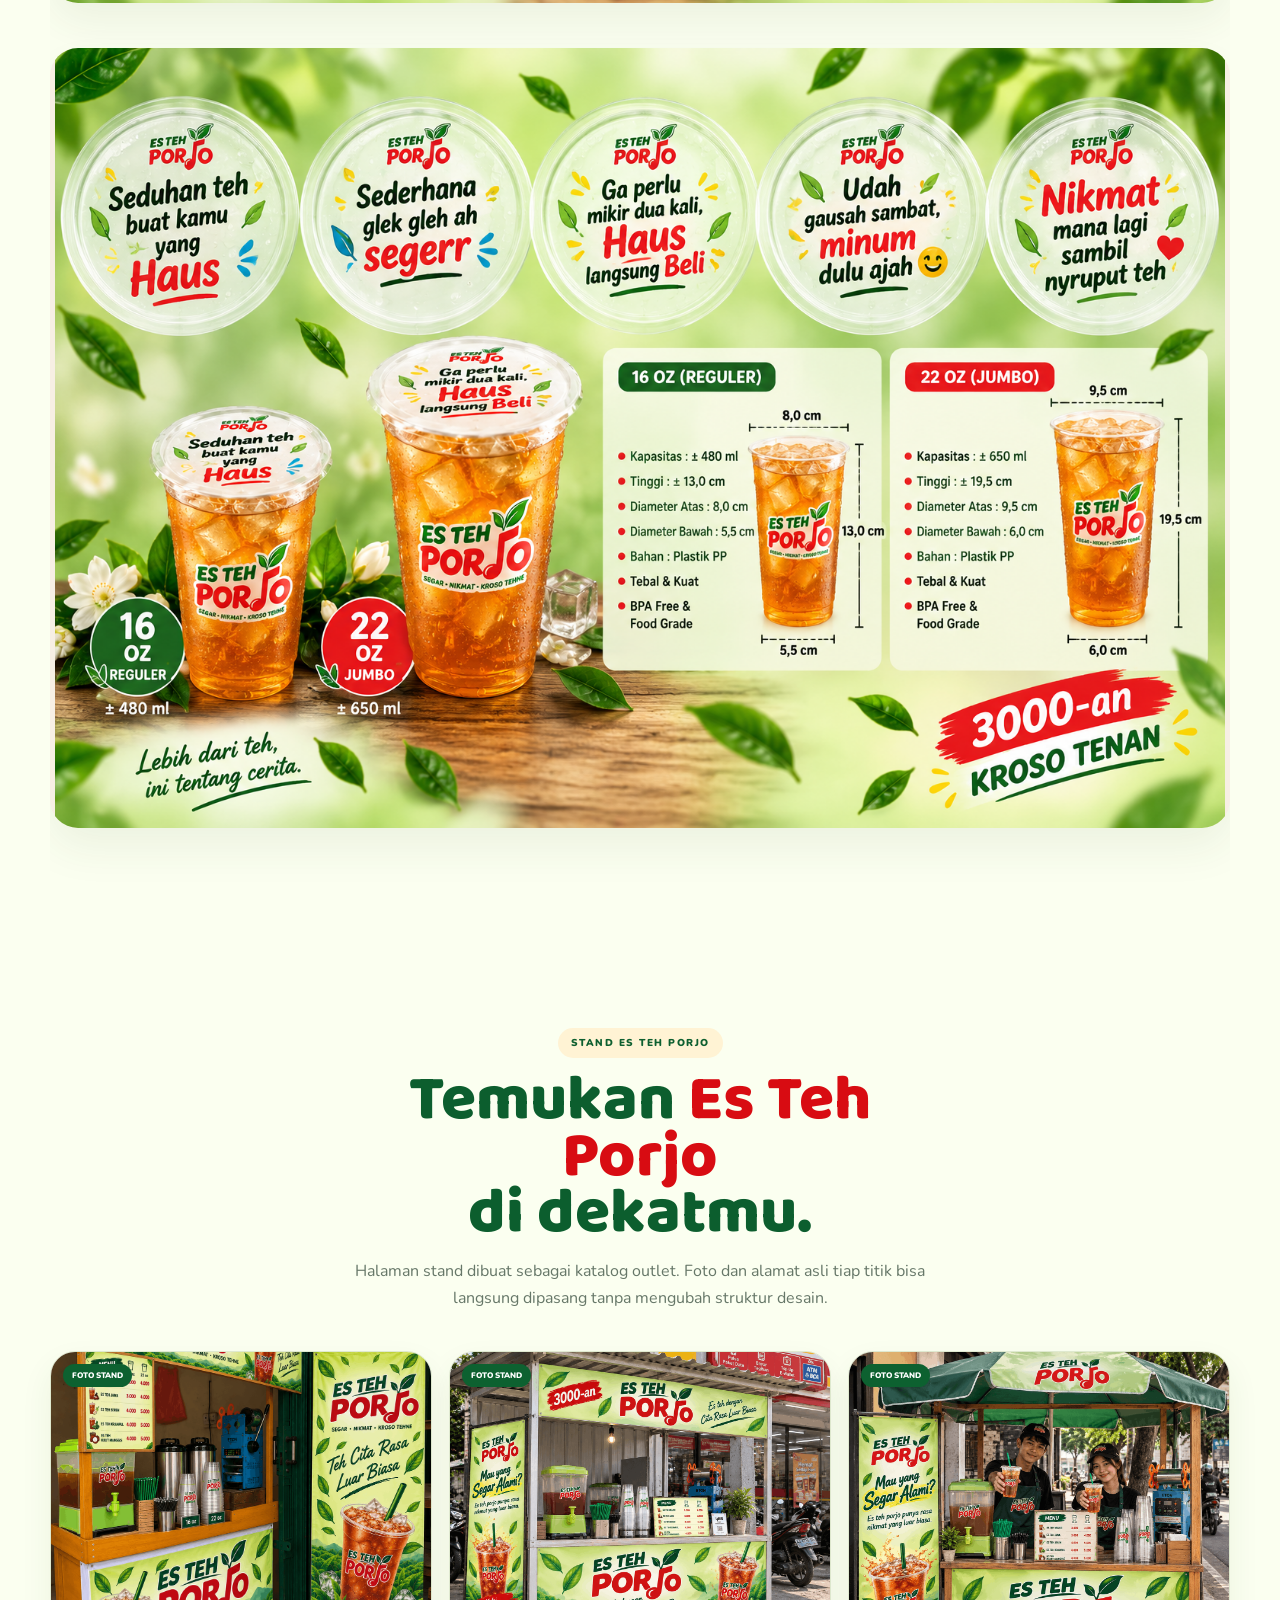
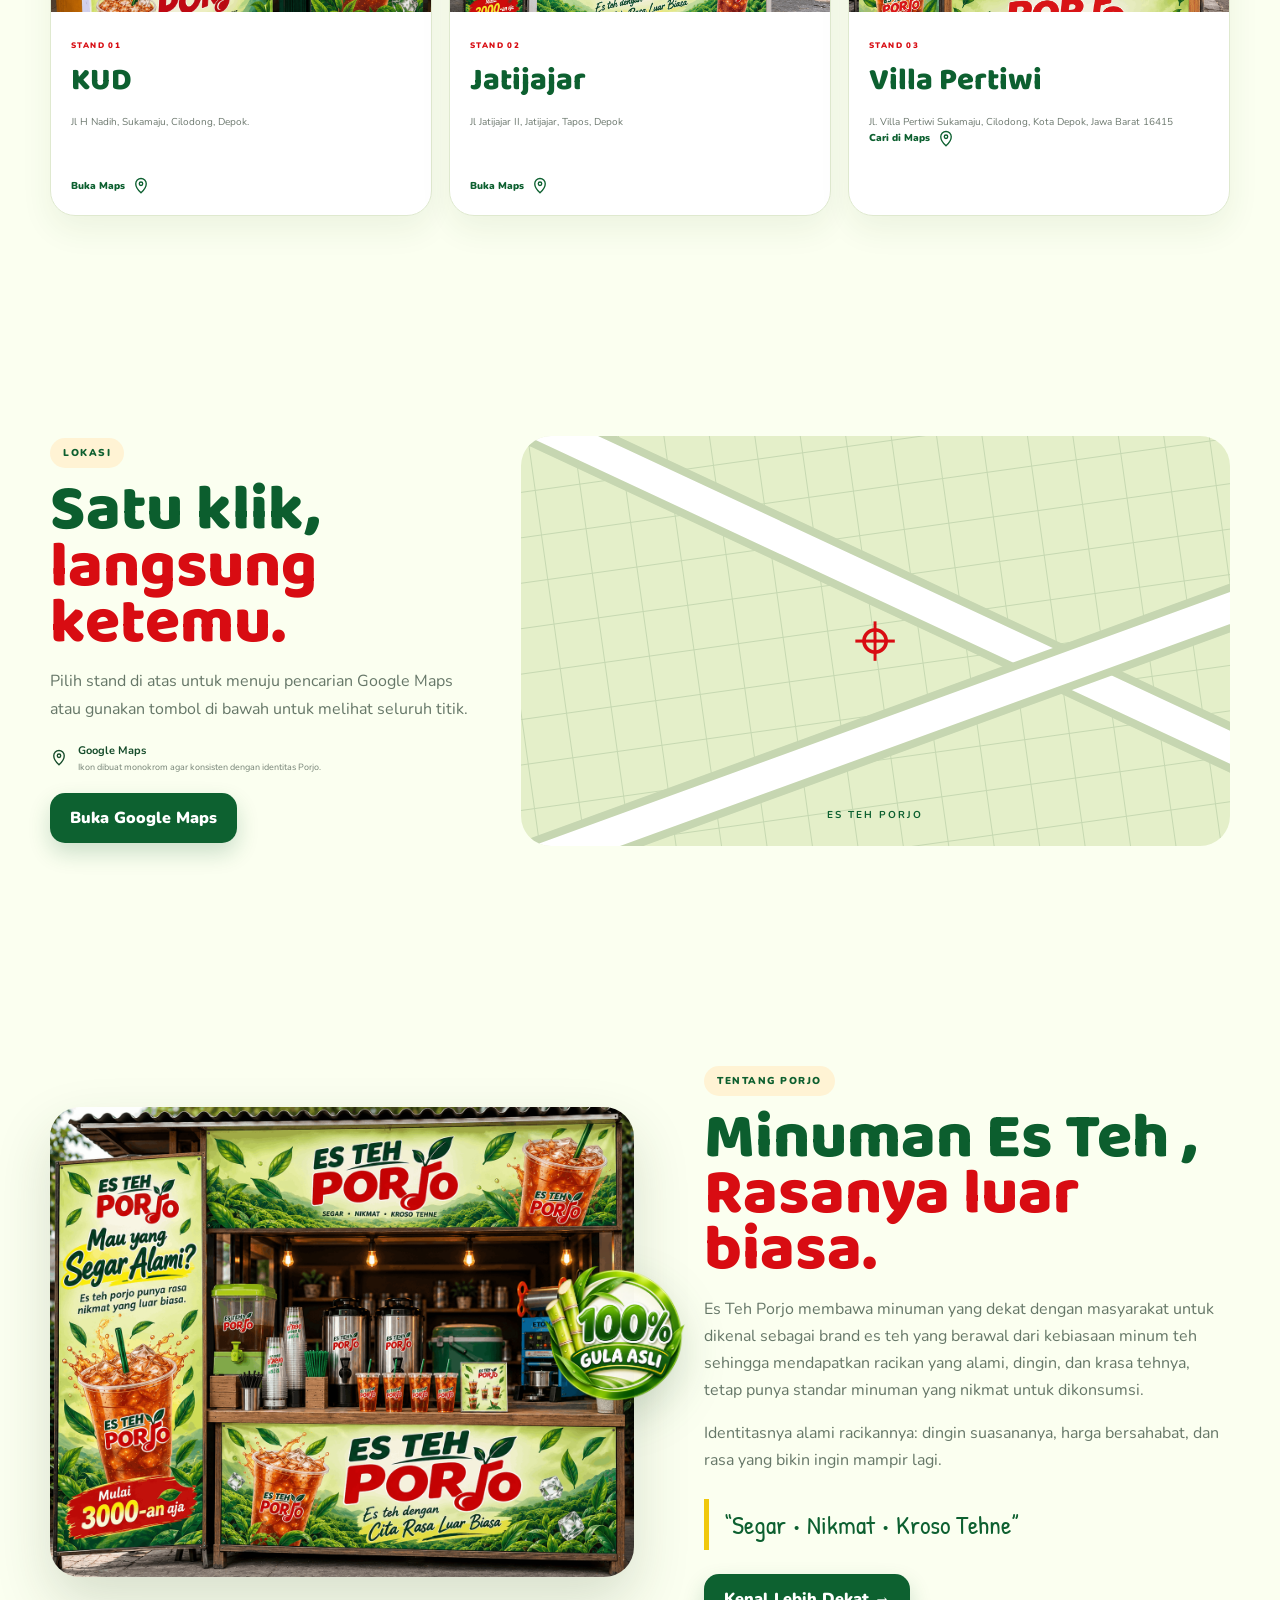
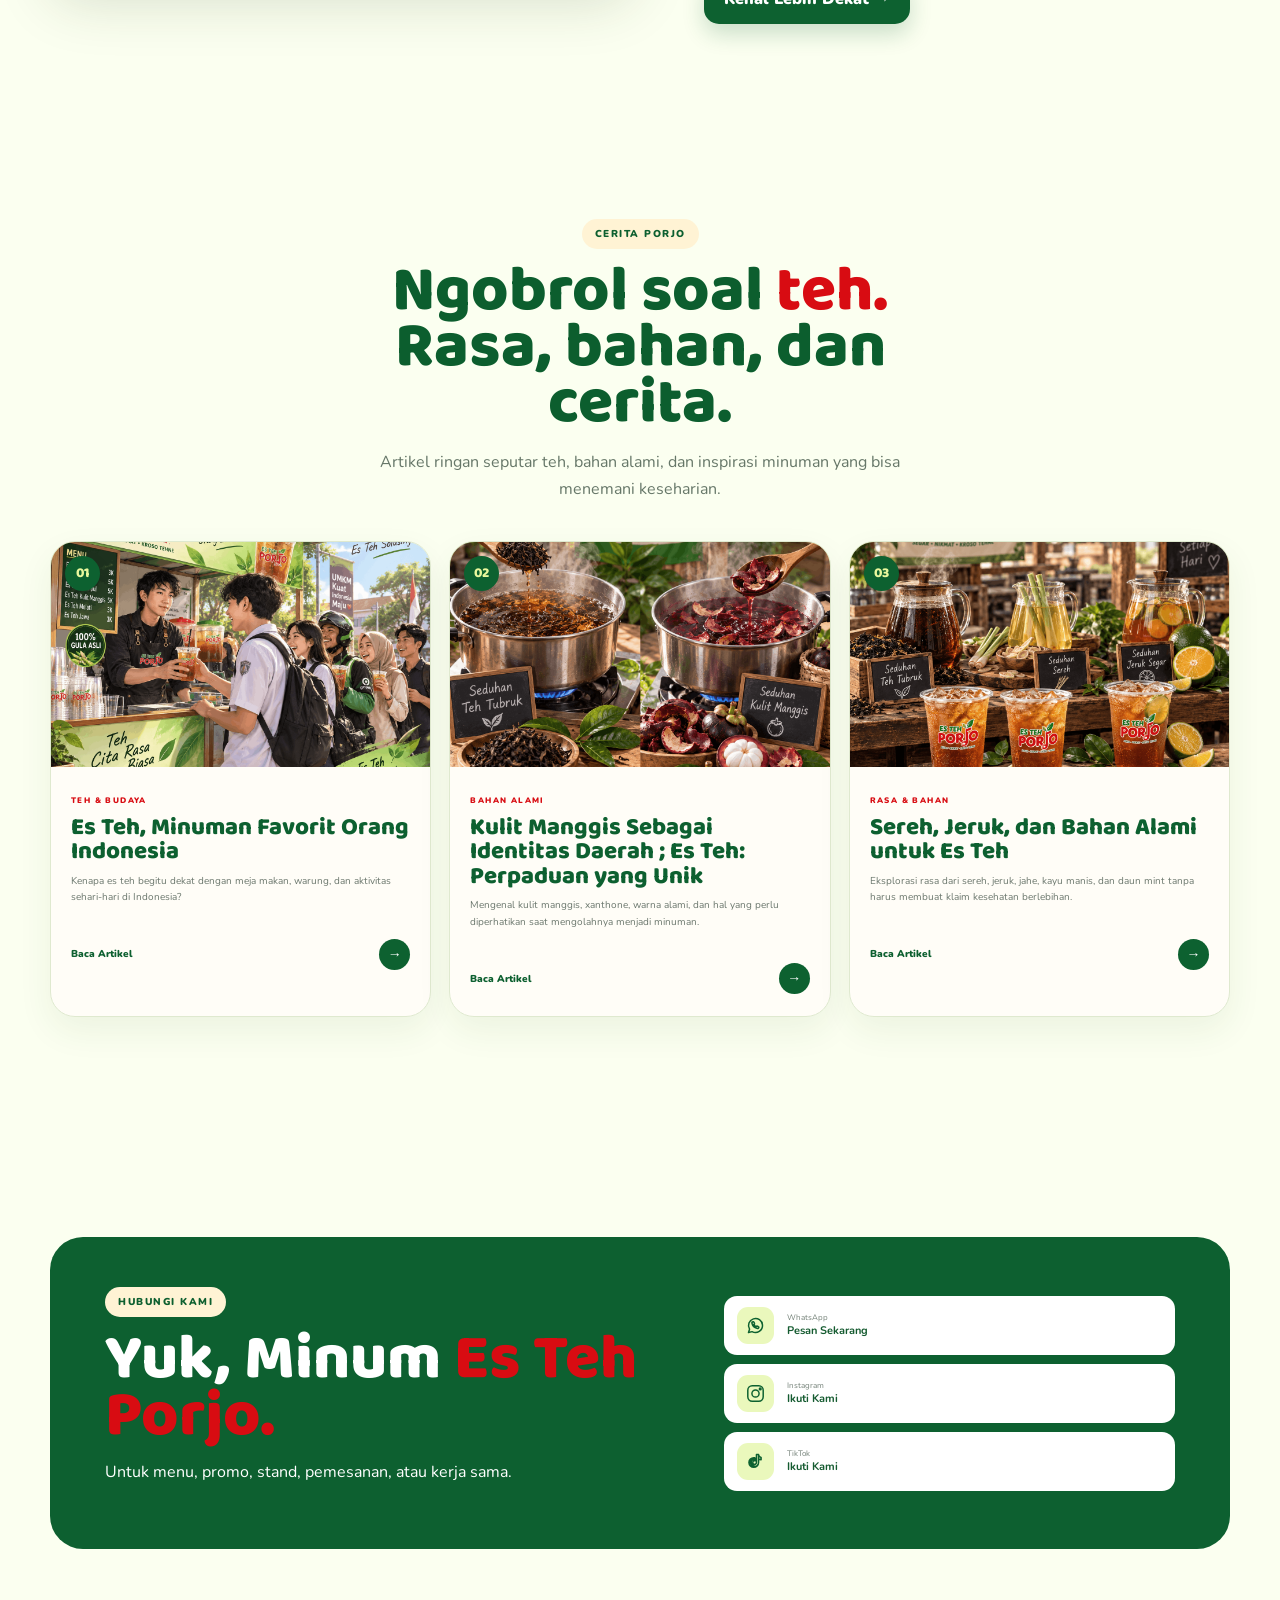
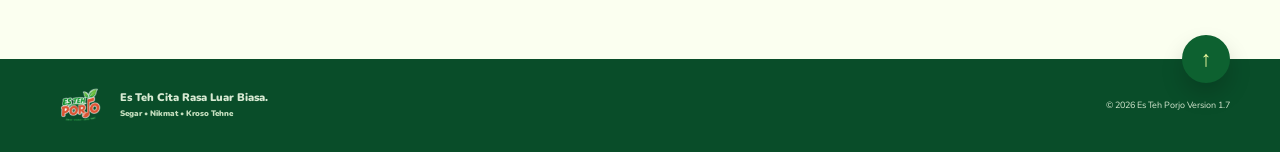
==== commit c986a6aa: "Update index.html" ====
--- a/index.html
+++ b/index.html
@@ -364,6 +364,38 @@
             </div>
           </article>
         </div>
+
+<!-- VARIAN TAMBAHAN -->
+<div class="variant-extra reveal-up">
+  <div class="variant-extra-image">
+    <img
+      src="assets/images/varian-baru.png"
+      alt="Varian baru Es Teh Porjo"
+      loading="lazy"
+    >
+  </div>
+
+  <div class="variant-extra-content">
+    <span class="eyebrow">VARIAN BARU</span>
+    <h3>Es Teh Lemon</h3>
+    <p>
+      Kesegaran lemon yang berasa pada es teh bikin kamu meleleh
+    </p>
+    <strong>Rp 5.000</strong>
+    <a href="#kontak" class="variant-extra-button">
+      Pesan Sekarang
+      <span aria-hidden="true">→</span>
+    </a>
+  </div>
+</div>
+
+<!-- KODE SPECS YANG SUDAH ADA TETAP DI SINI -->
+<div class="specs reveal-up">
+  <img
+    src="assets/spesifikasi-reference.png"
+    alt="Referensi spesifikasi gelas Es Teh Porjo 16 oz"
+  >
+</div>
 
         <div class="specs reveal-up">
           <img
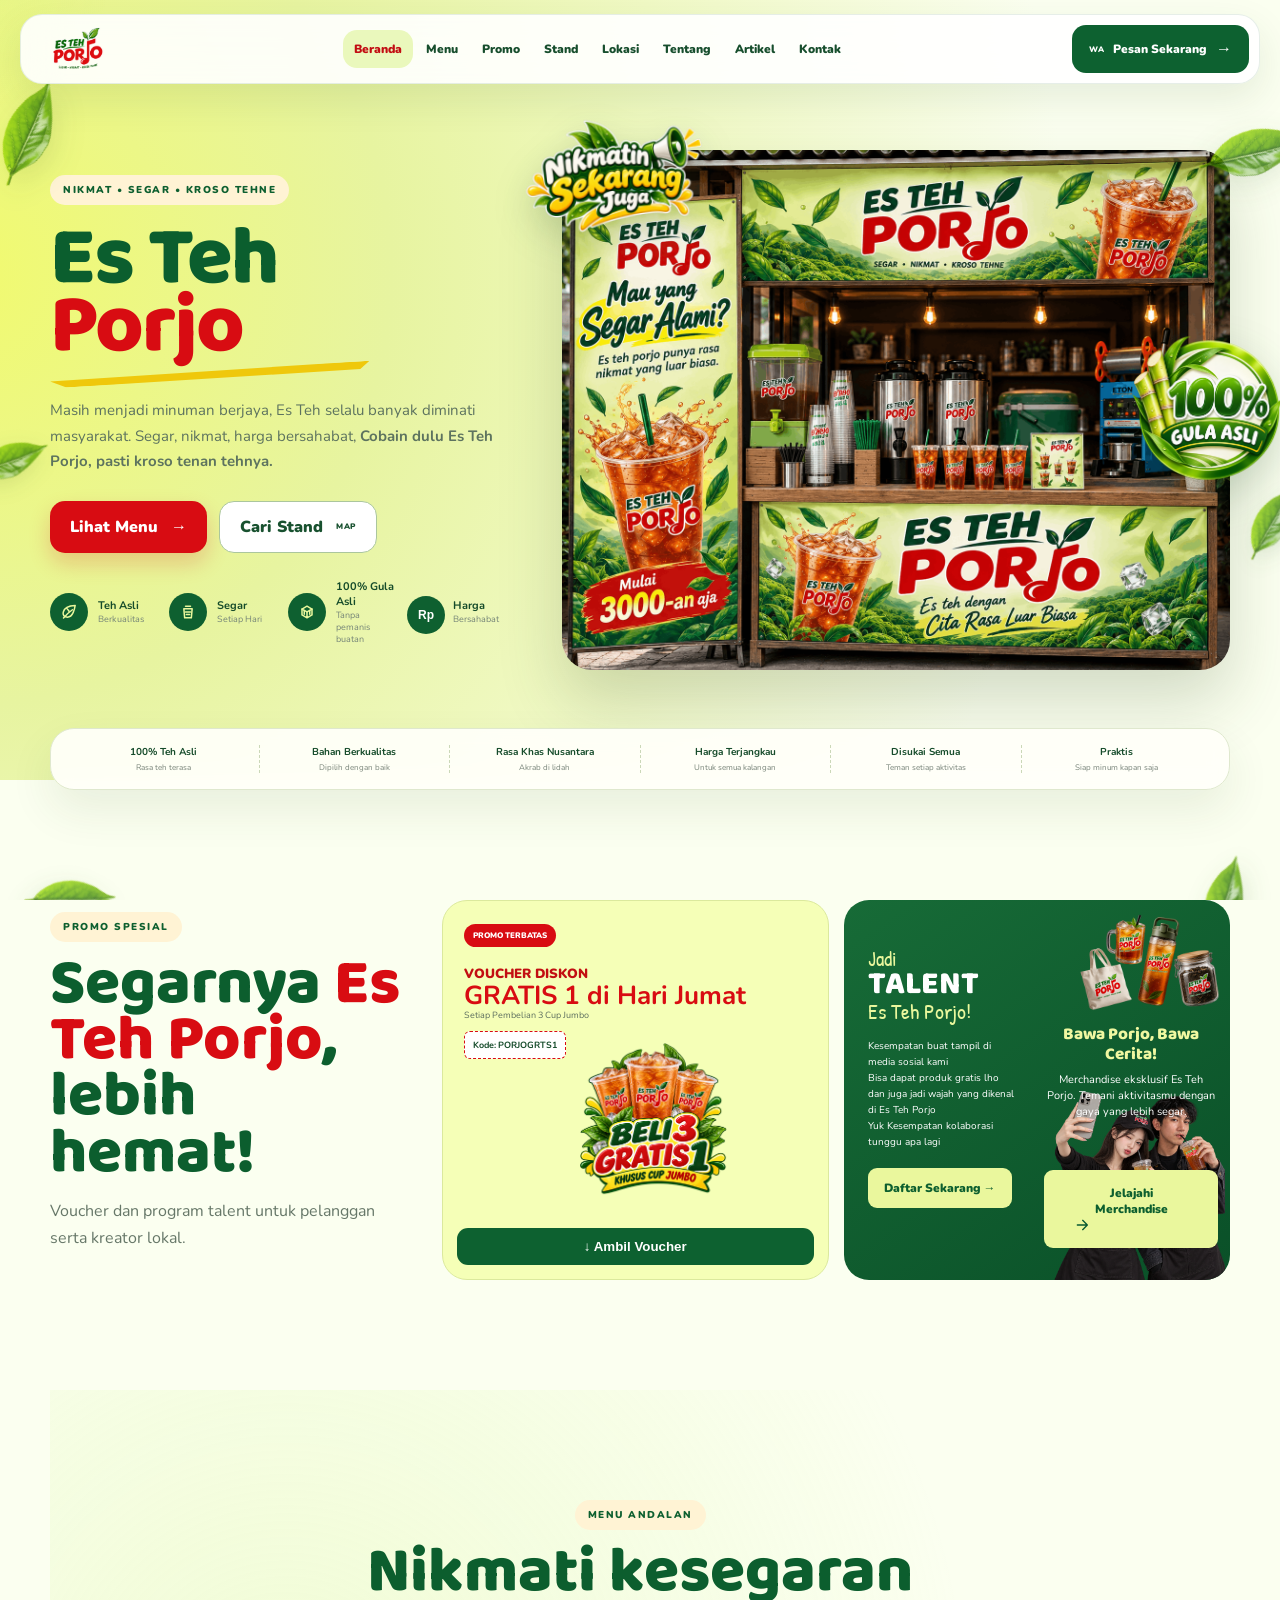
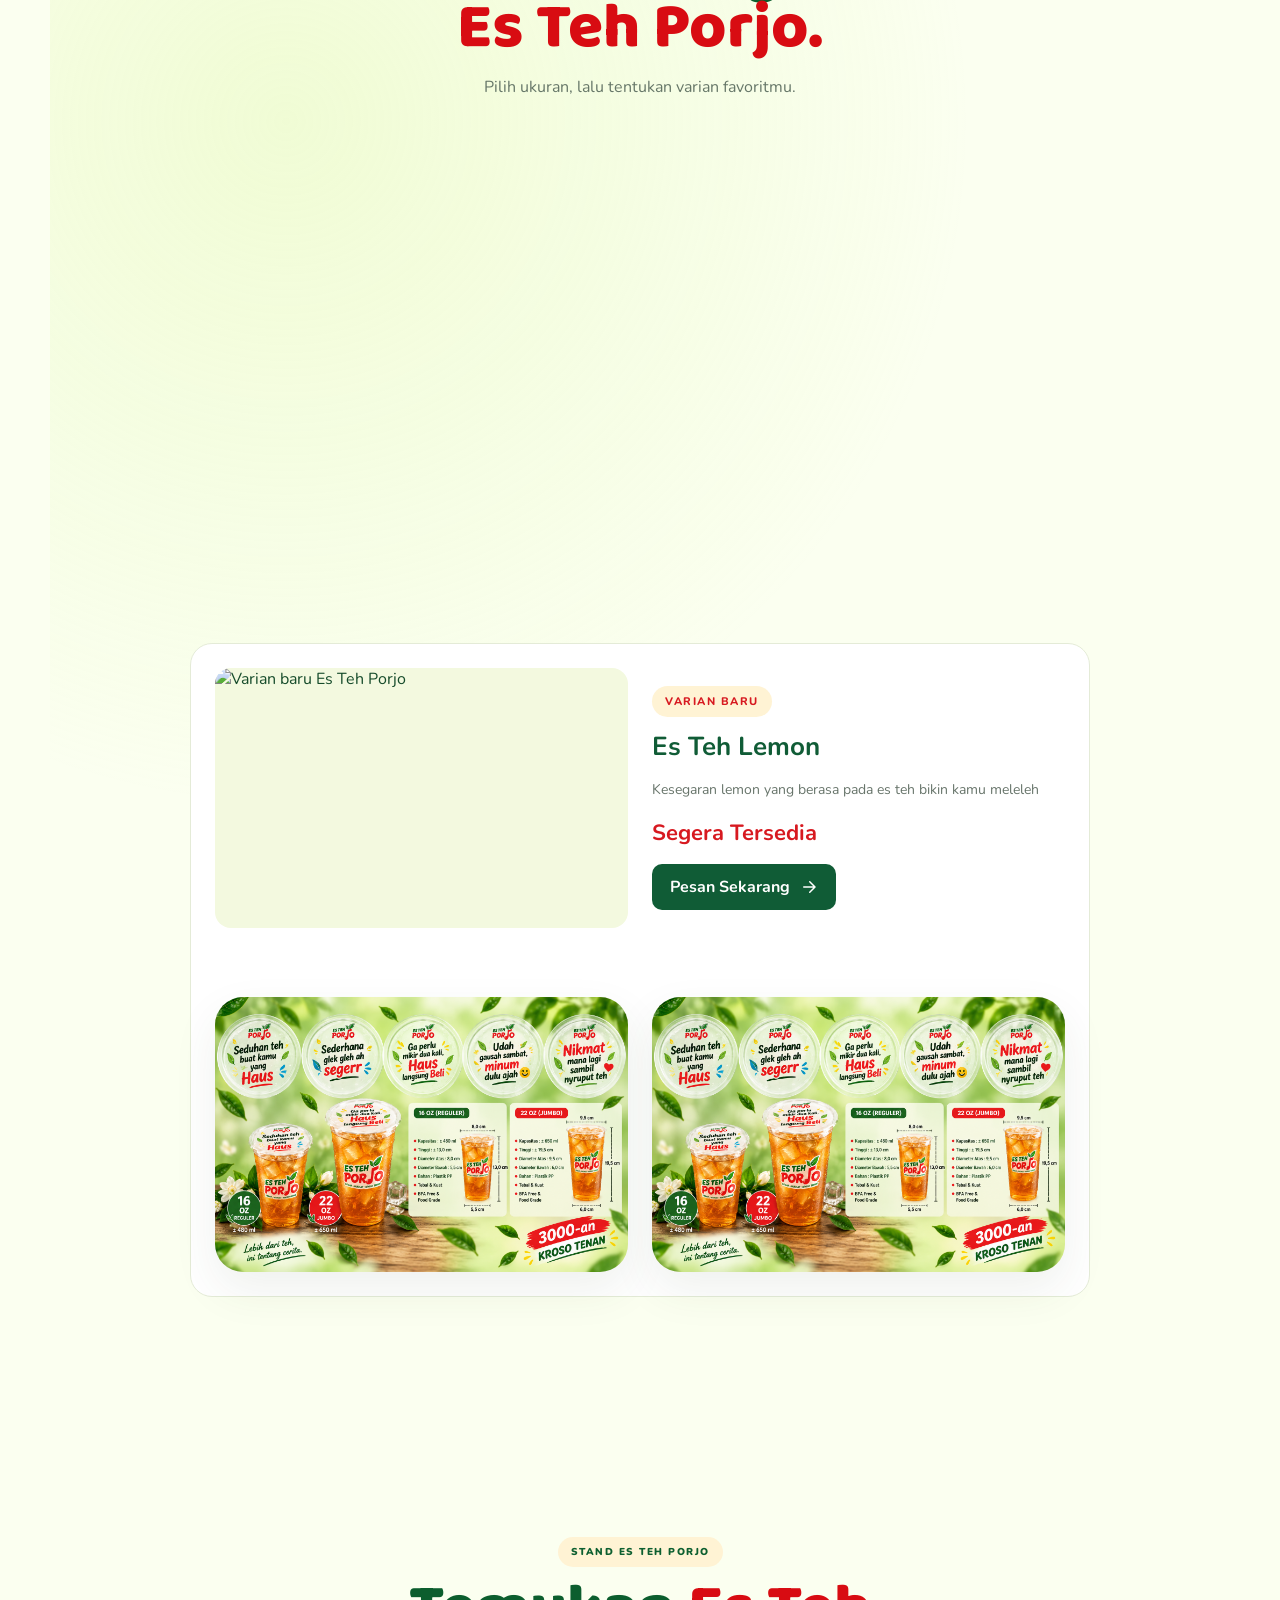
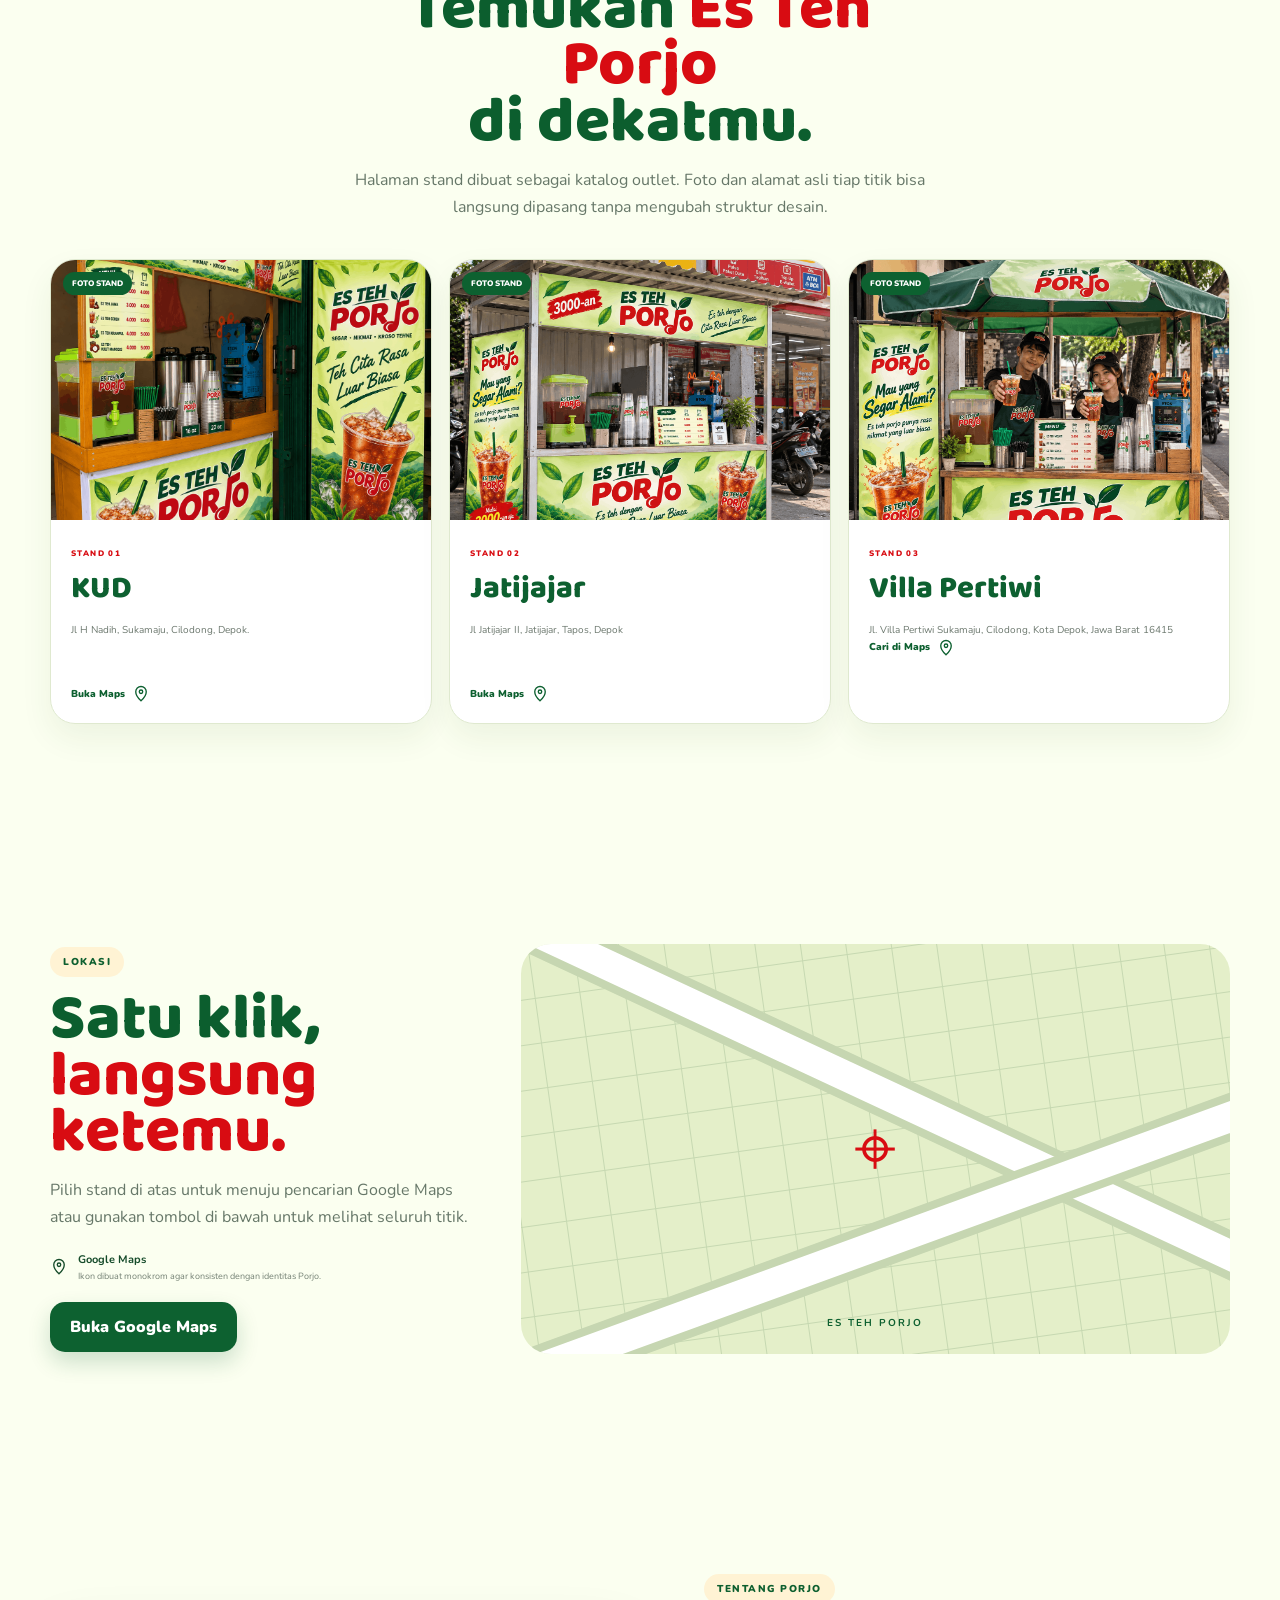
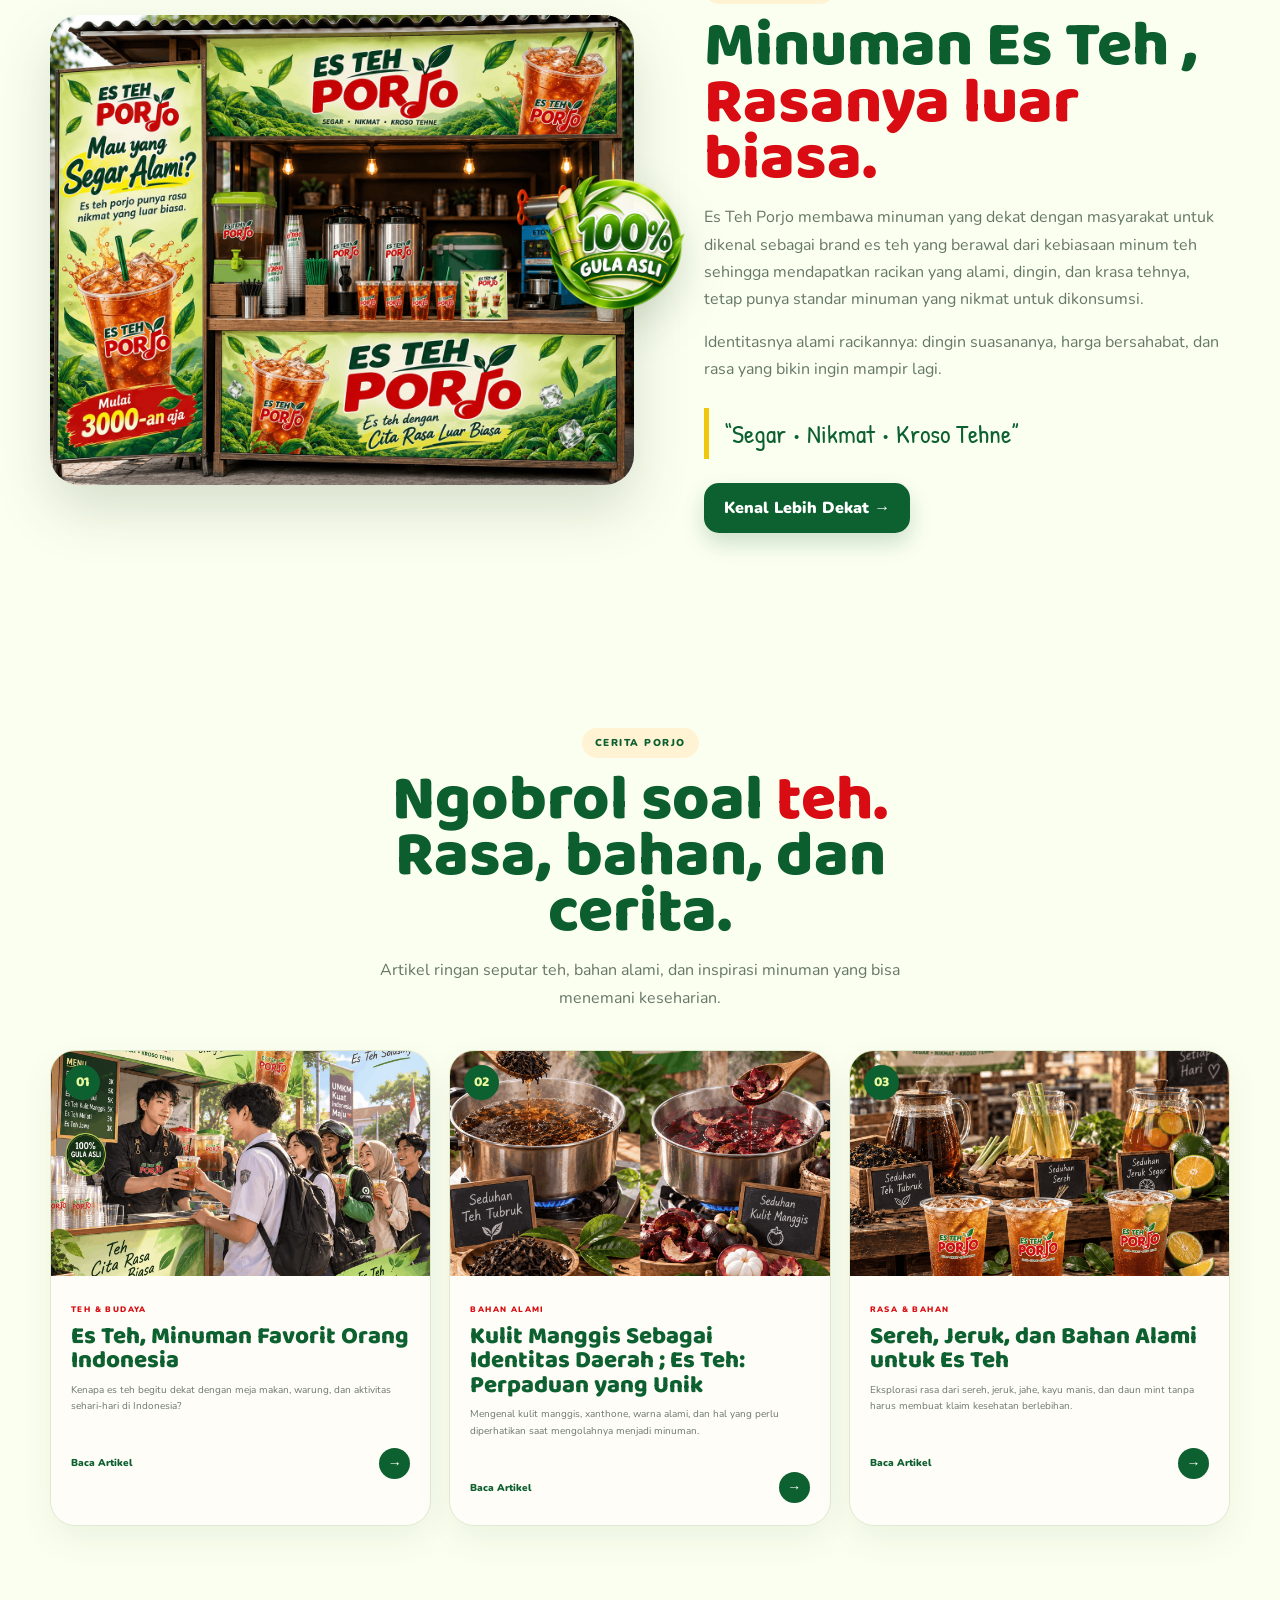
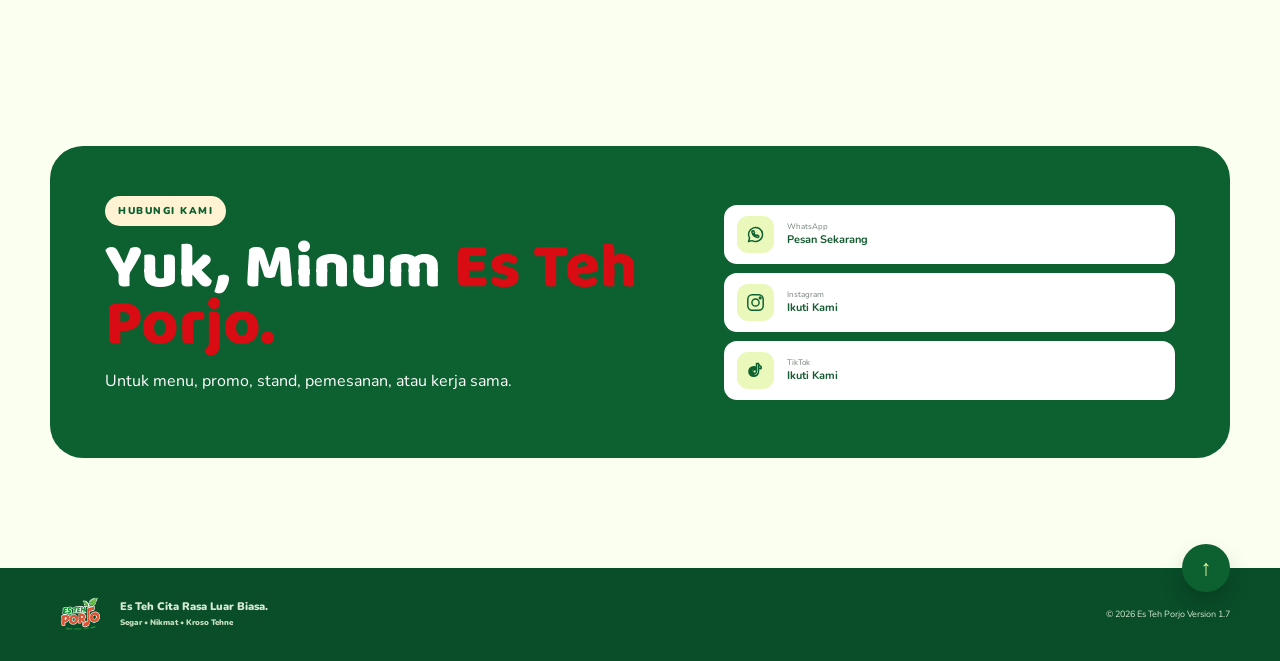
==== commit 586187f8: "Update index.html" ====
--- a/index.html
+++ b/index.html
@@ -381,12 +381,27 @@
     <p>
       Kesegaran lemon yang berasa pada es teh bikin kamu meleleh
     </p>
-    <strong>Rp 5.000</strong>
-    <a href="#kontak" class="variant-extra-button">
-      Pesan Sekarang
-      <span aria-hidden="true">→</span>
-    </a>
-  </div>
+ 
+<strong>Segera Tersedia</strong>
+
+<a href="#kontak" class="variant-extra-button">
+  <span>Pesan Sekarang</span>
+  <svg
+    width="18"
+    height="18"
+    viewBox="0 0 24 24"
+    fill="none"
+    aria-hidden="true"
+  >
+    <path
+      d="M5 12h14M13 5l7 7-7 7"
+      stroke="currentColor"
+      stroke-width="2"
+      stroke-linecap="round"
+      stroke-linejoin="round"
+    />
+  </svg>
+</a>
 </div>
 
 <!-- KODE SPECS YANG SUDAH ADA TETAP DI SINI -->
--- a/style.css
+++ b/style.css
@@ -2459,4 +2459,90 @@
   color: #075A32;
 }
 
-
+.variant-extra {
+  display: grid;
+  grid-template-columns: 1fr 1fr;
+  align-items: center;
+  gap: 24px;
+  max-width: 900px;
+  margin: 40px auto;
+  padding: 24px;
+  border: 1px solid #e4ebd7;
+  border-radius: 22px;
+  background: #fff;
+  box-sizing: border-box;
+}
+
+.variant-extra-image {
+  height: 260px;
+  display: flex;
+  align-items: center;
+  justify-content: center;
+  background: #f3f9df;
+  border-radius: 16px;
+  overflow: hidden;
+}
+
+.variant-extra-image img {
+  width: 100%;
+  height: 100%;
+  object-fit: contain;
+}
+
+.variant-extra-content .eyebrow {
+  color: #d71920;
+  font-size: 11px;
+  font-weight: 800;
+  letter-spacing: 1.5px;
+}
+
+.variant-extra-content h3 {
+  margin: 12px 0;
+  color: #105c36;
+  font-size: 26px;
+}
+
+.variant-extra-content p {
+  color: #68756b;
+  font-size: 14px;
+  line-height: 1.7;
+}
+
+.variant-extra-content strong {
+  display: block;
+  margin: 16px 0;
+  color: #d71920;
+  font-size: 22px;
+}
+
+.variant-extra-button {
+  display: inline-flex;
+  gap: 10px;
+  align-items: center;
+  padding: 12px 18px;
+  border-radius: 10px;
+  background: #105c36;
+  color: white;
+  text-decoration: none;
+  font-weight: 700;
+}
+
+@media (max-width: 560px) {
+  .variant-extra {
+    grid-template-columns: 1fr;
+    gap: 18px;
+    margin: 28px 0;
+    padding: 16px;
+  }
+
+  .variant-extra-image {
+    height: 220px;
+  }
+
+  .variant-extra-content h3 {
+    font-size: 22px;
+  }
+}
+
+
+
